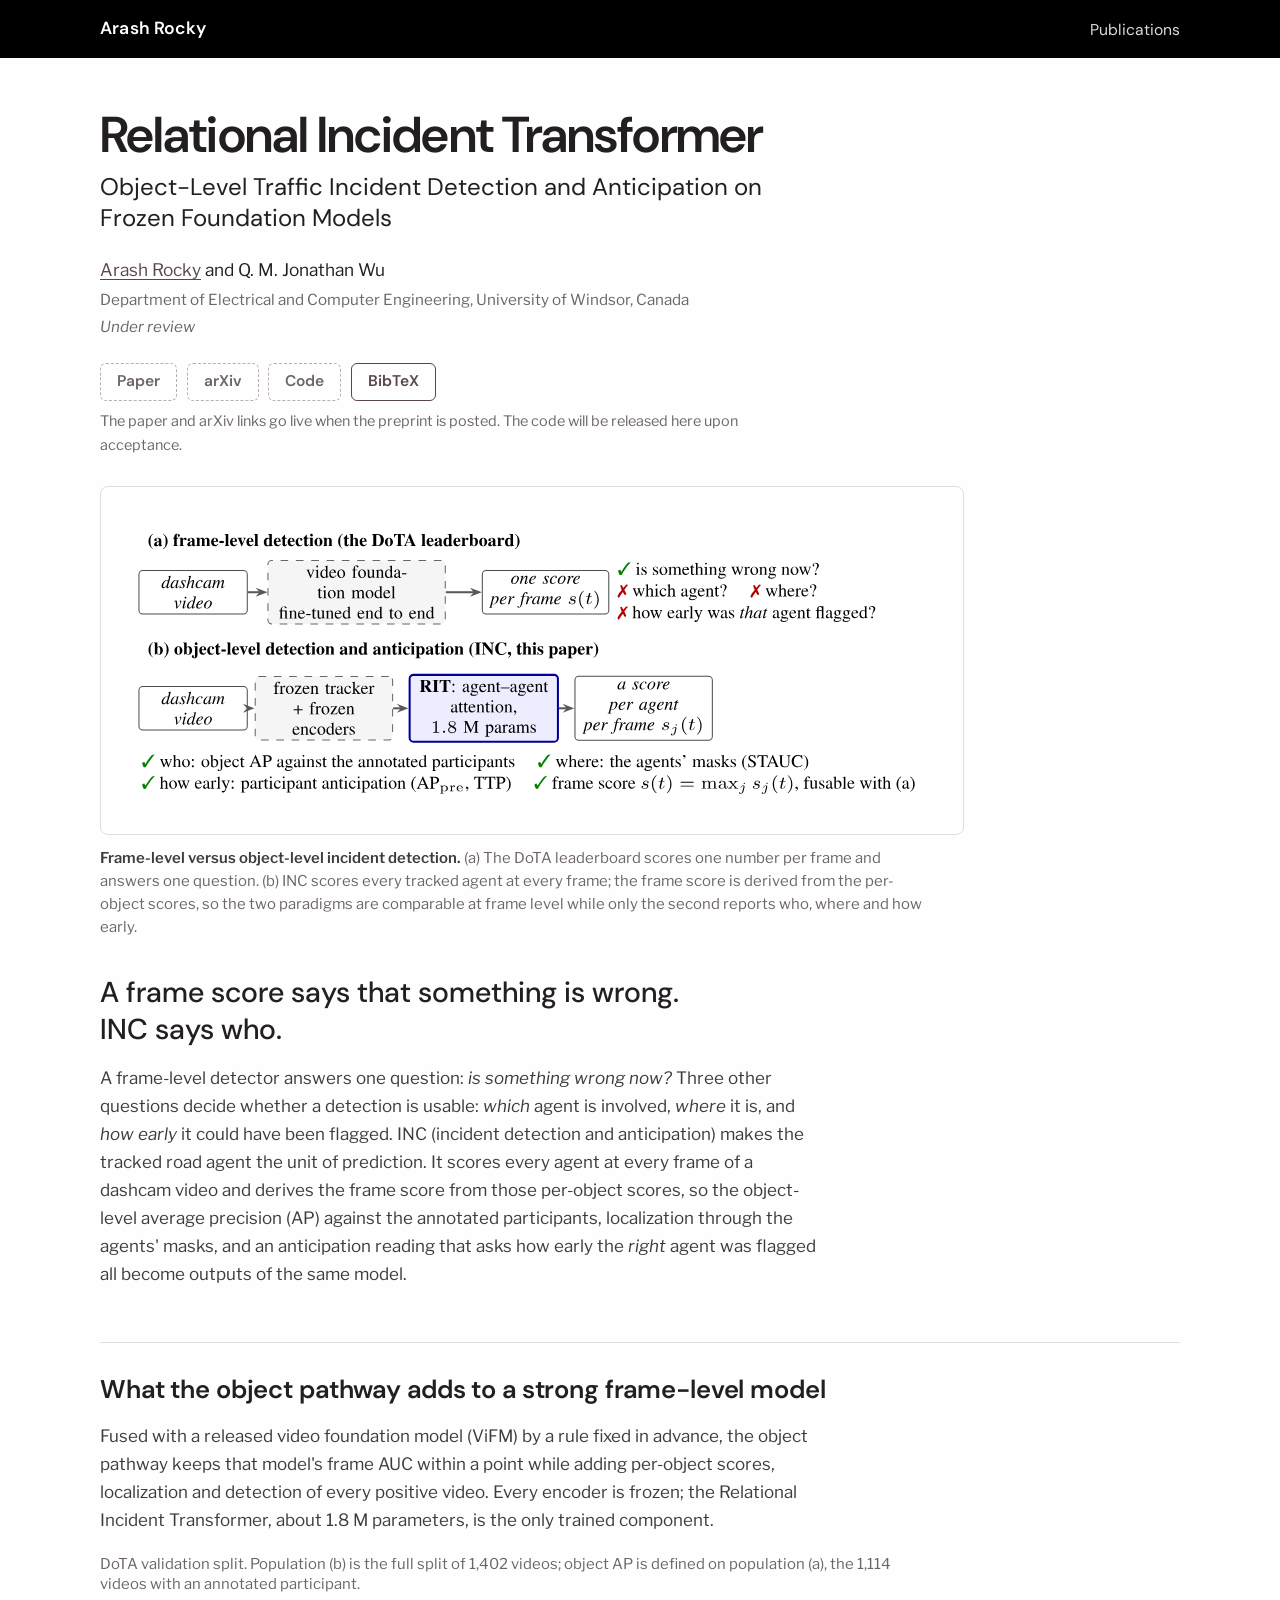
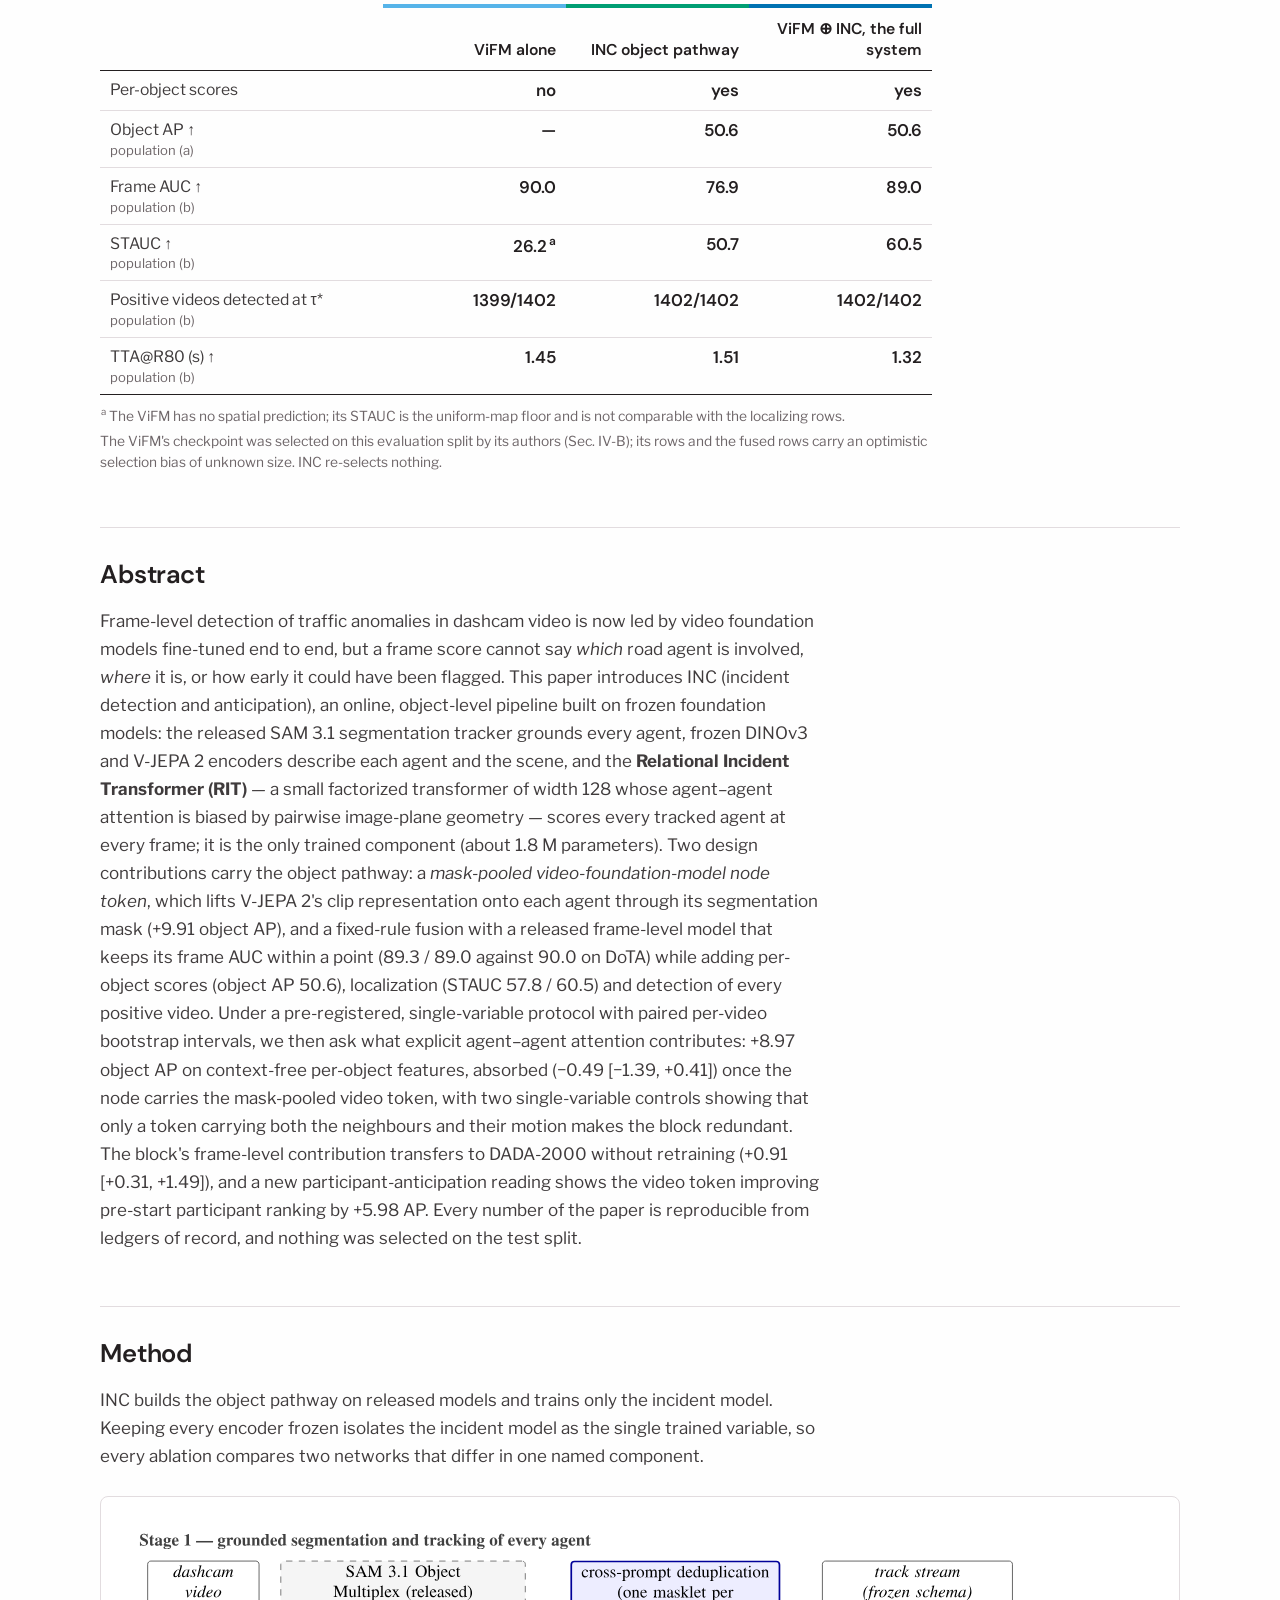
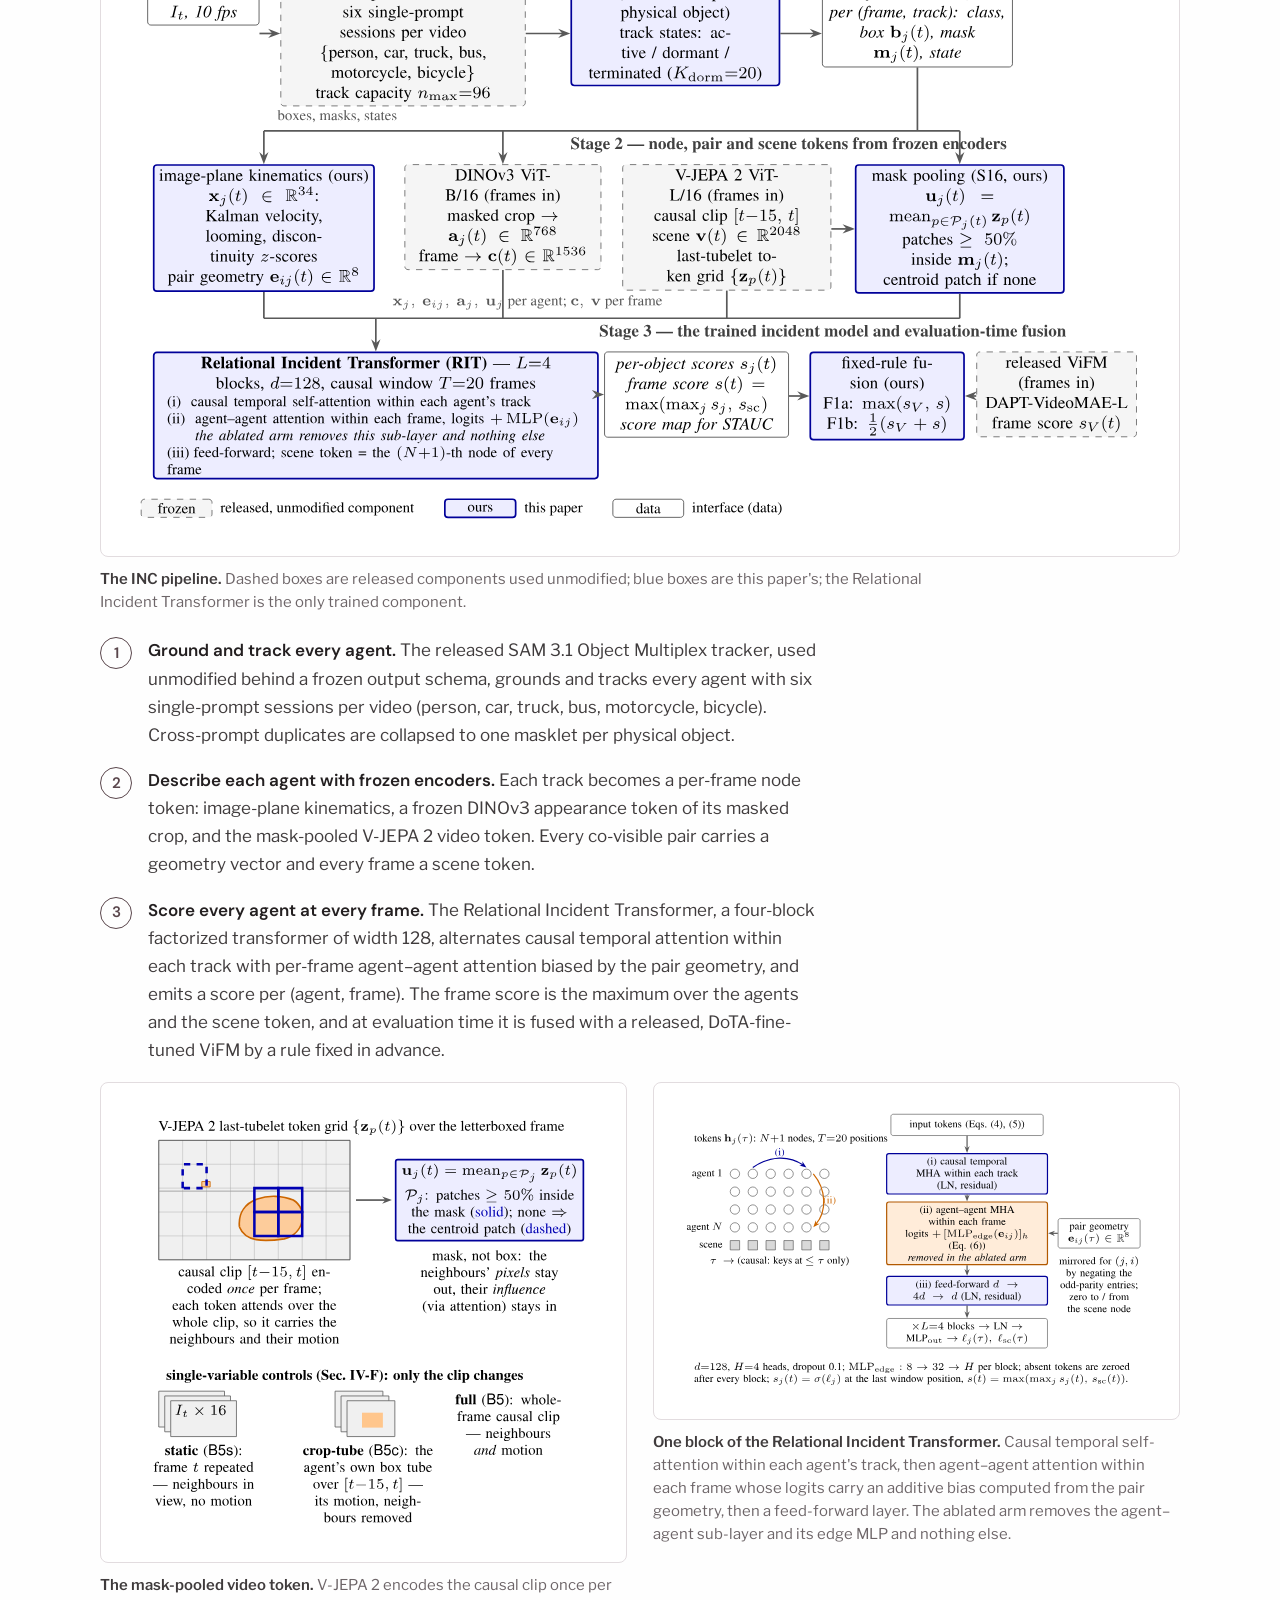
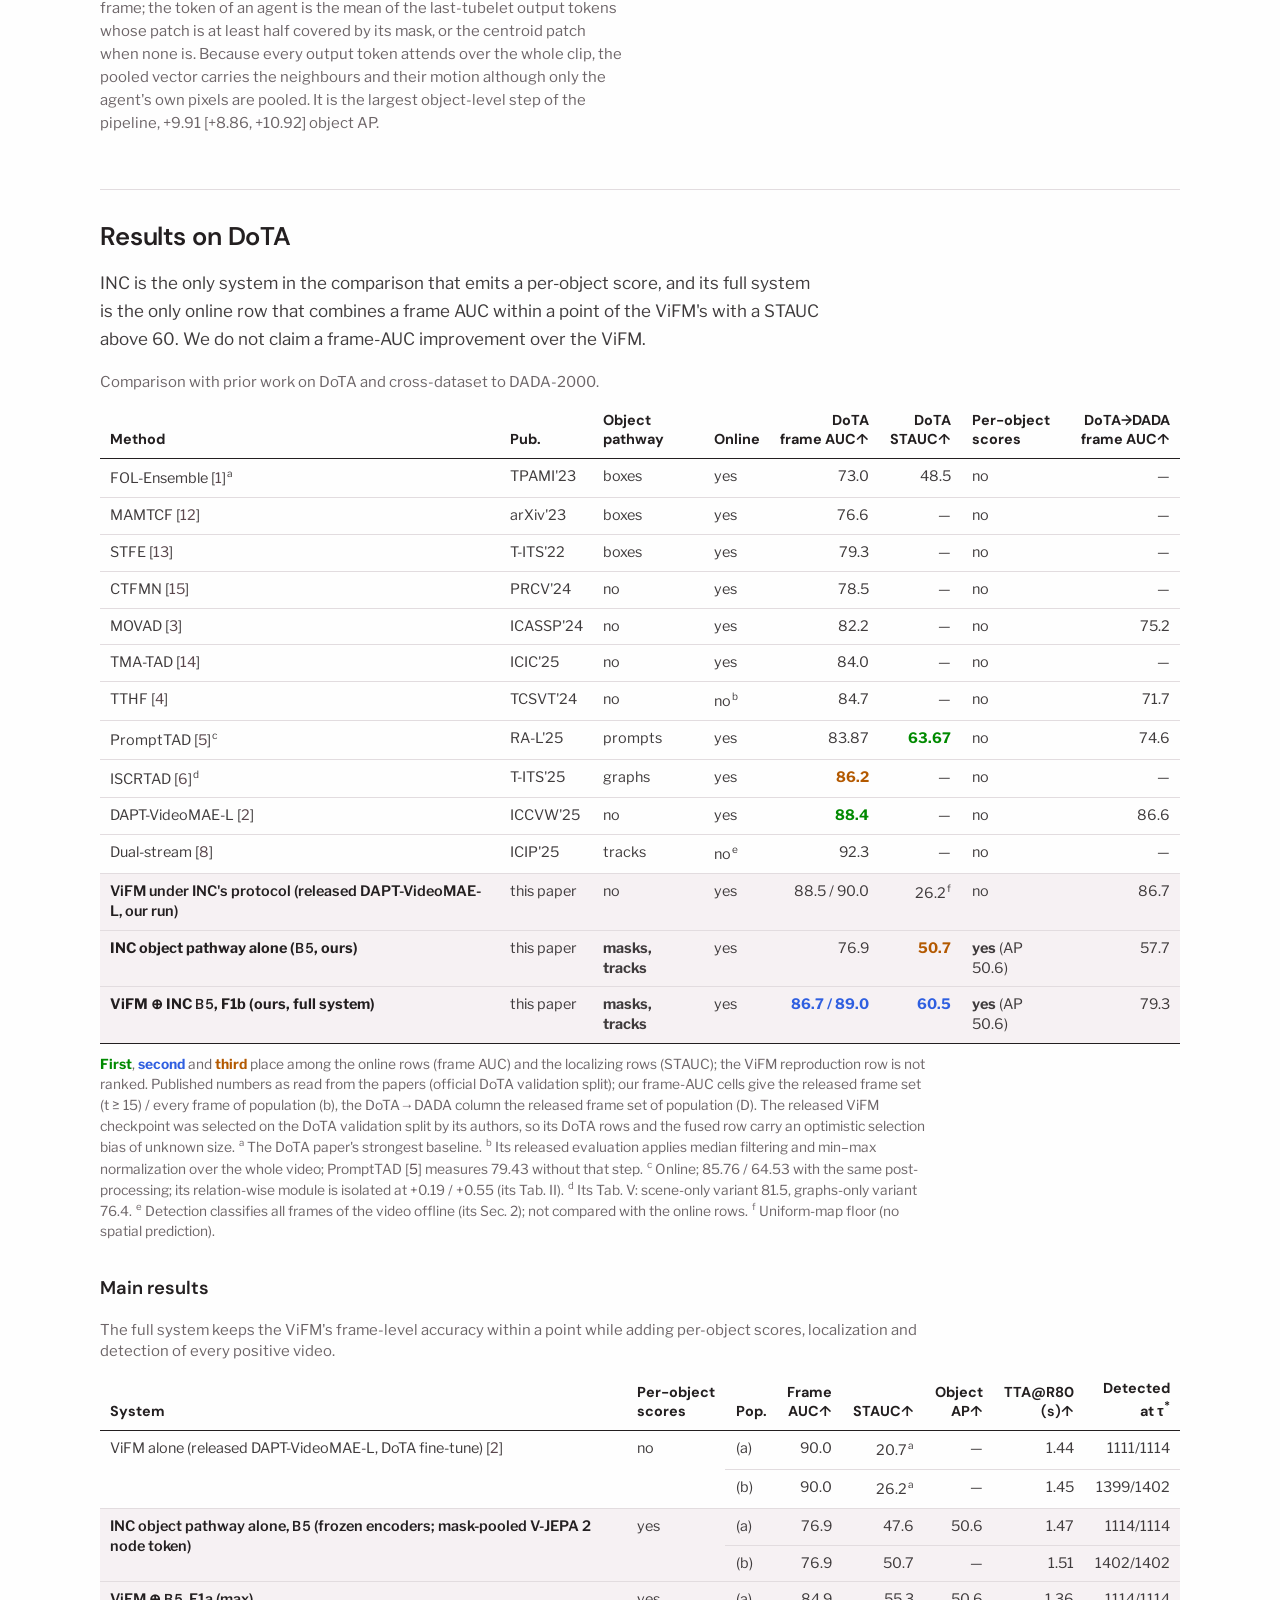
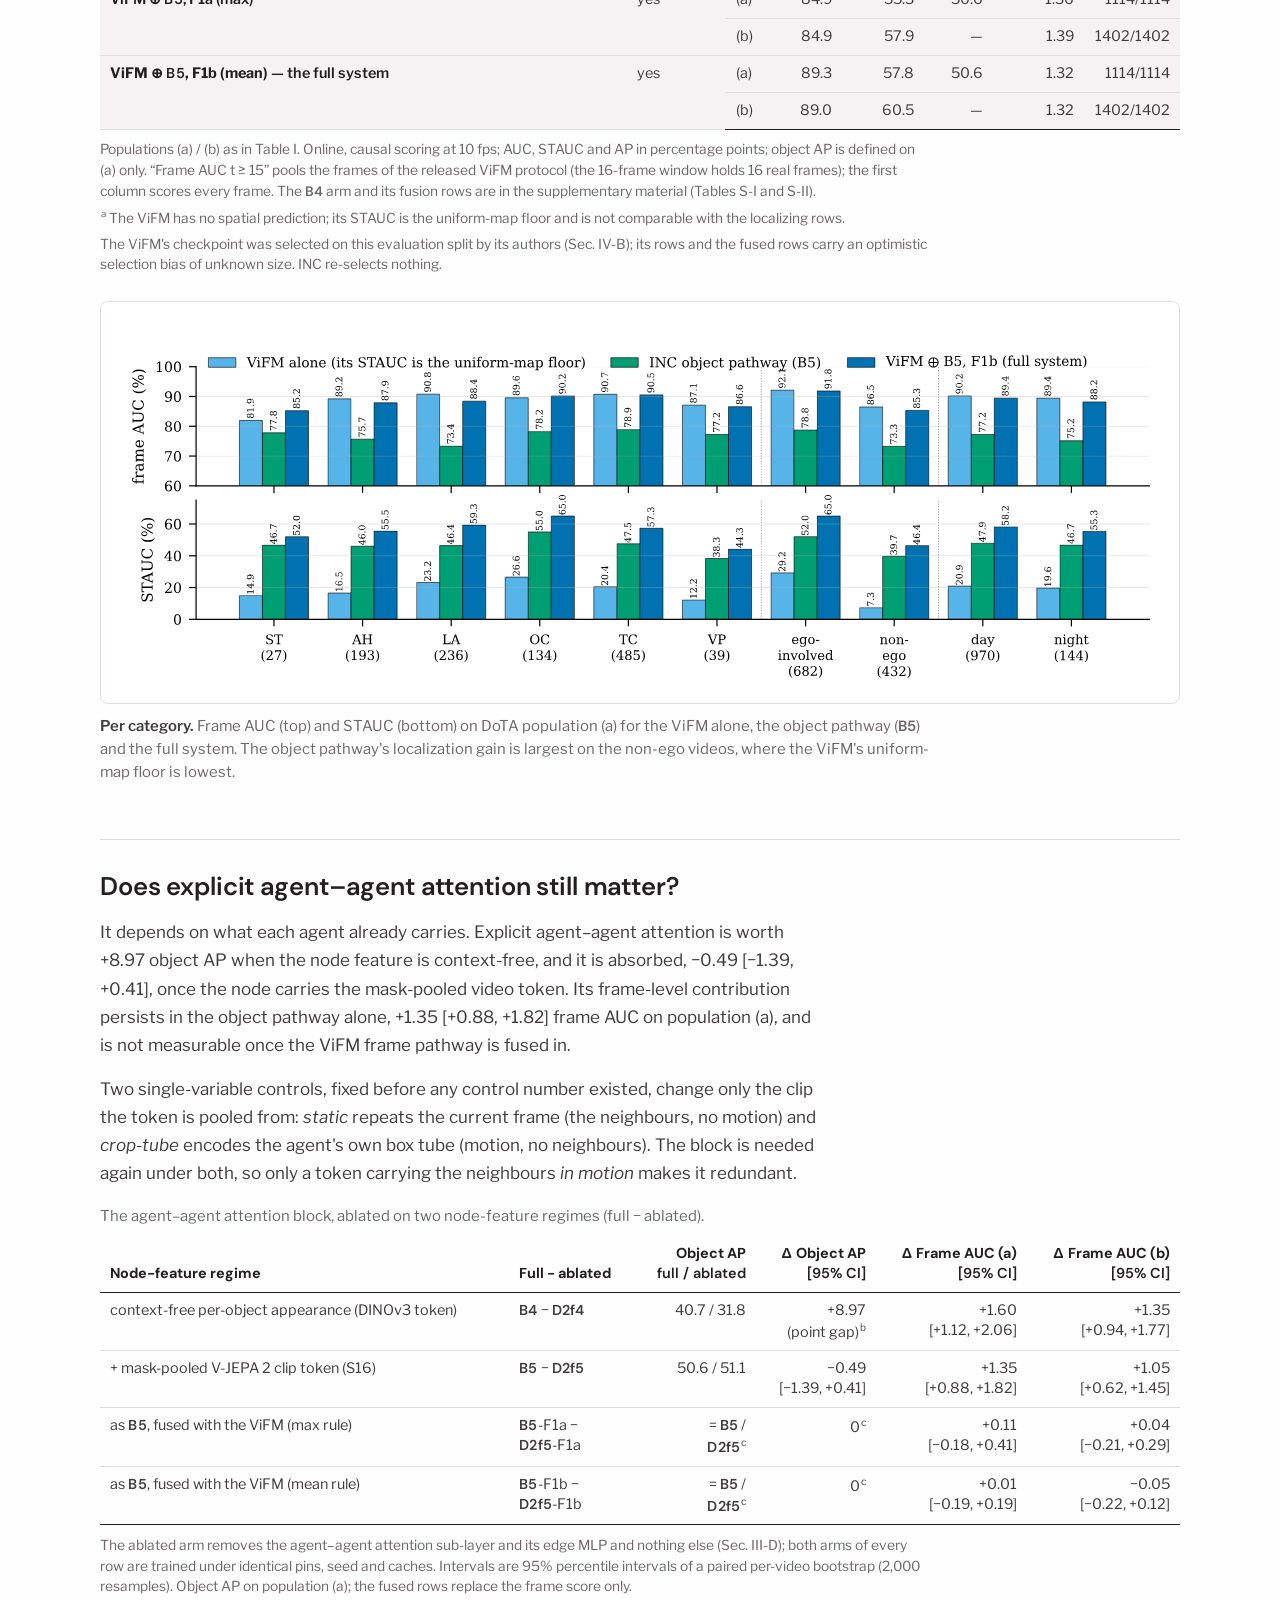
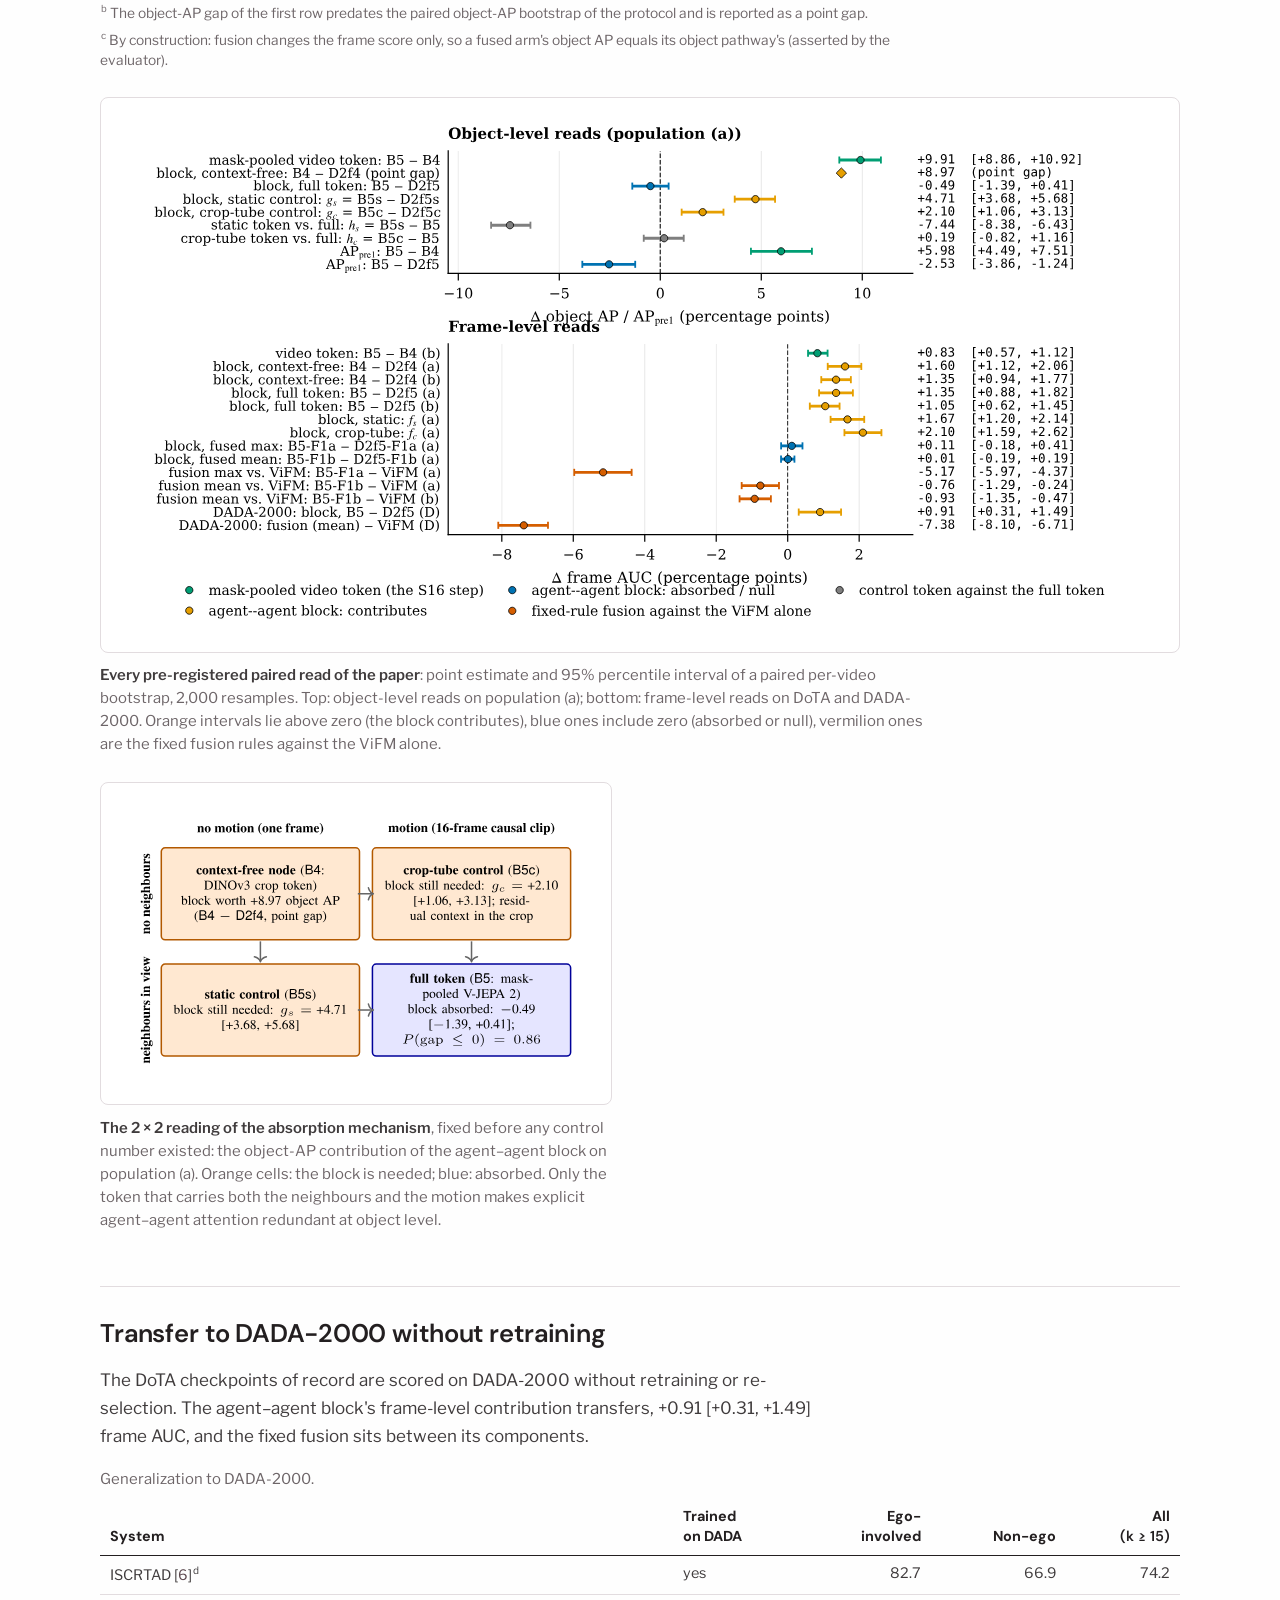
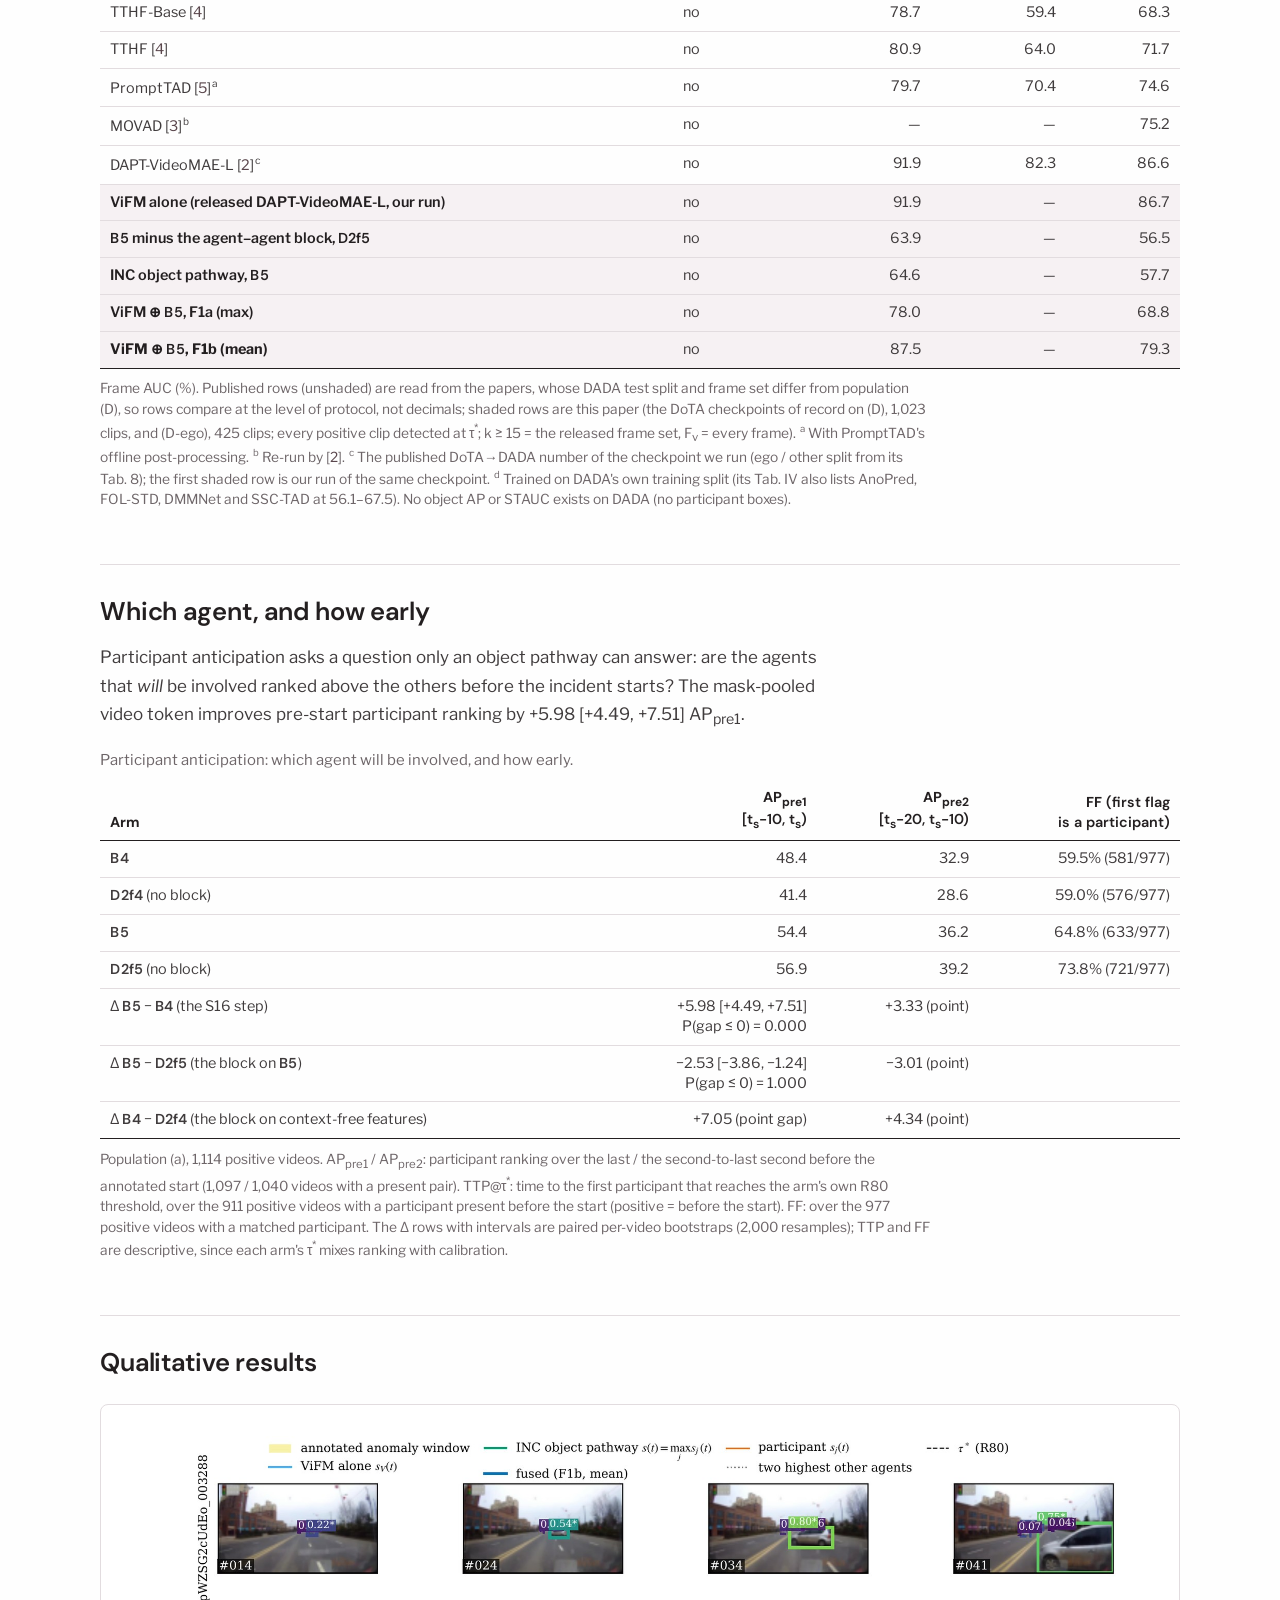
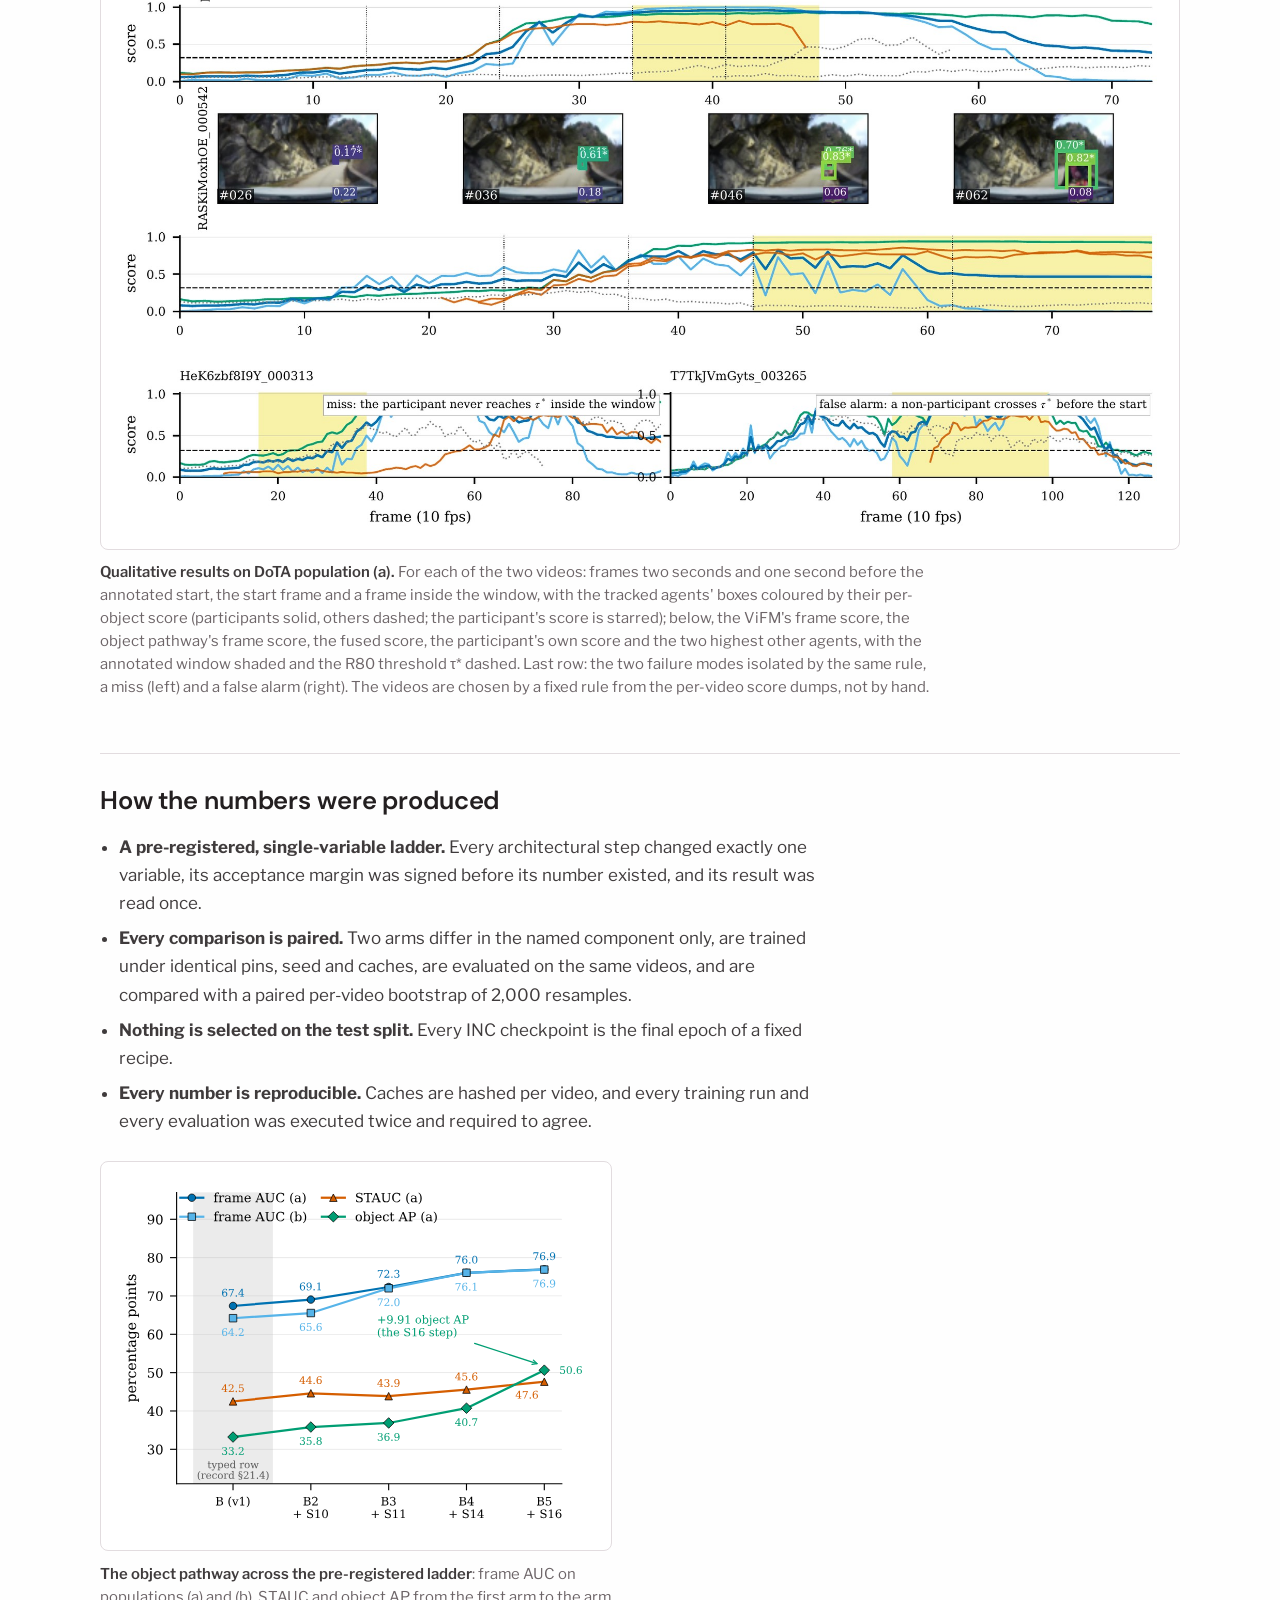
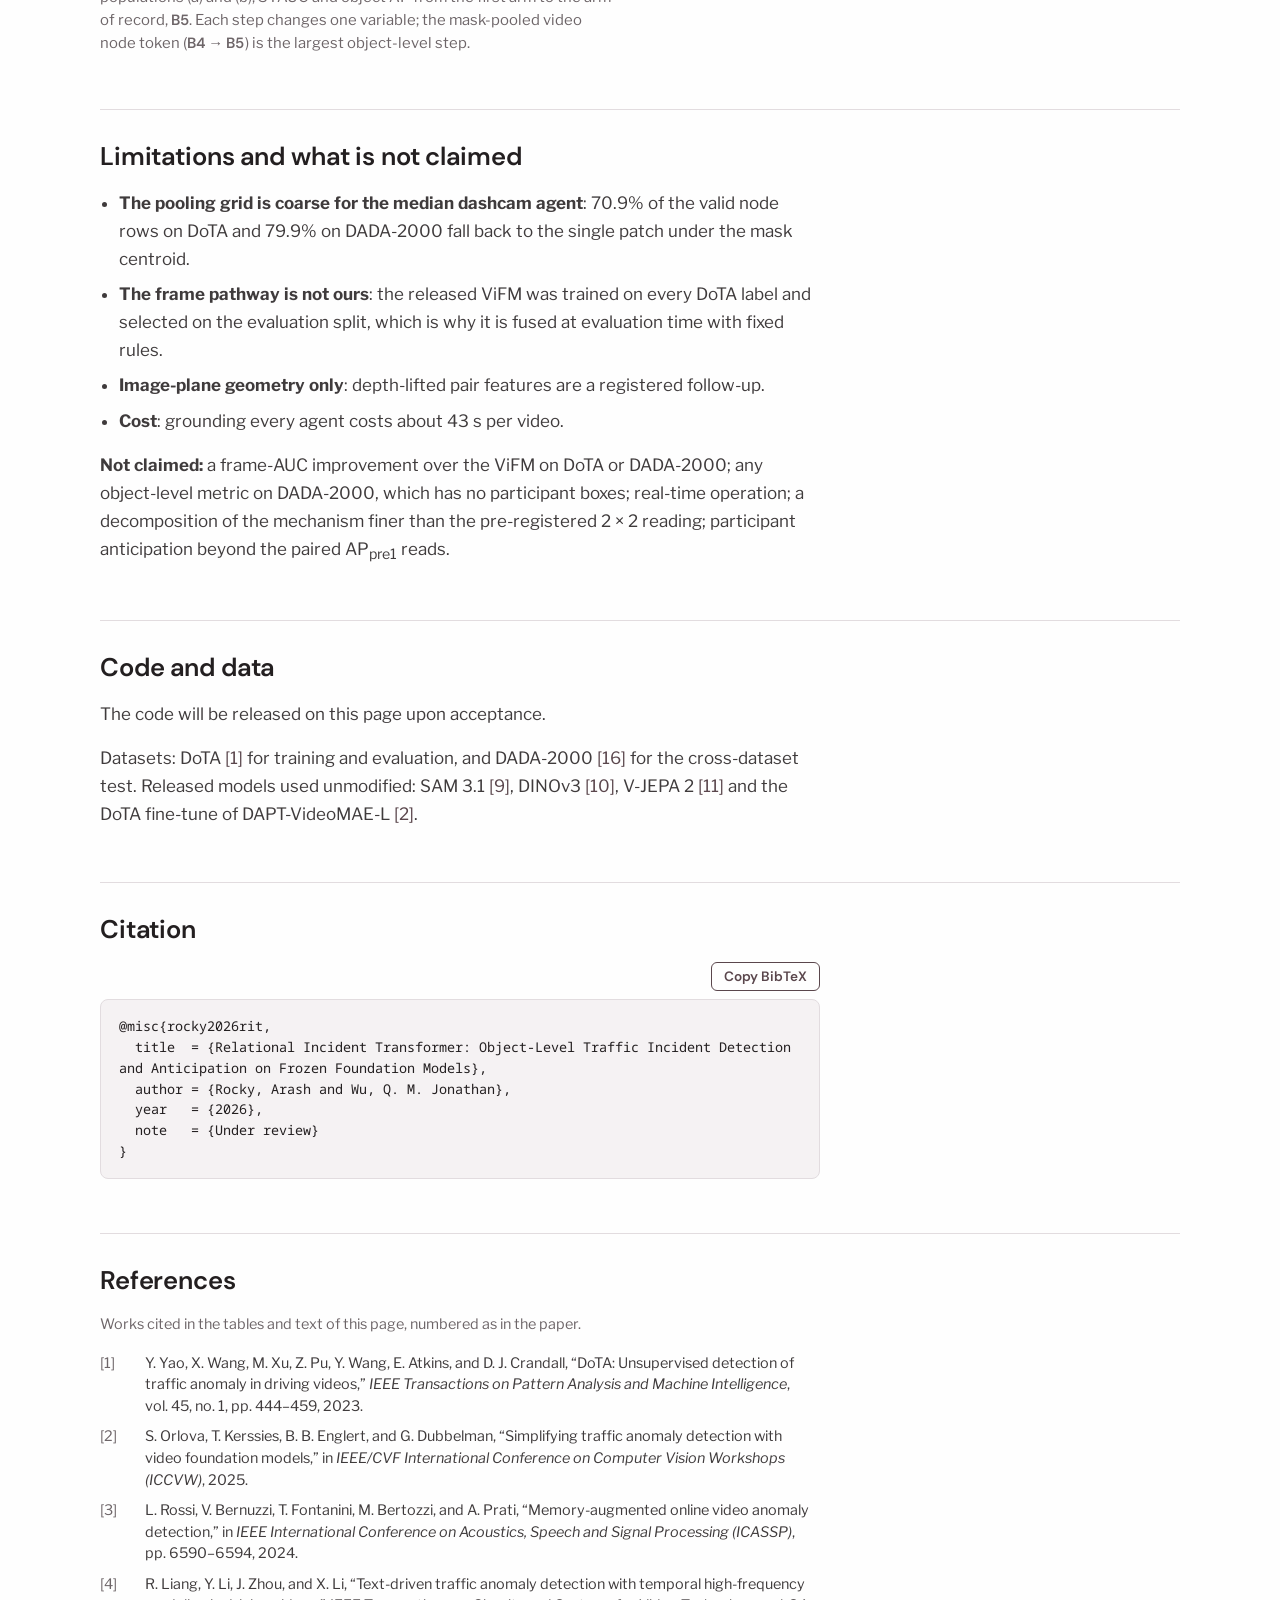
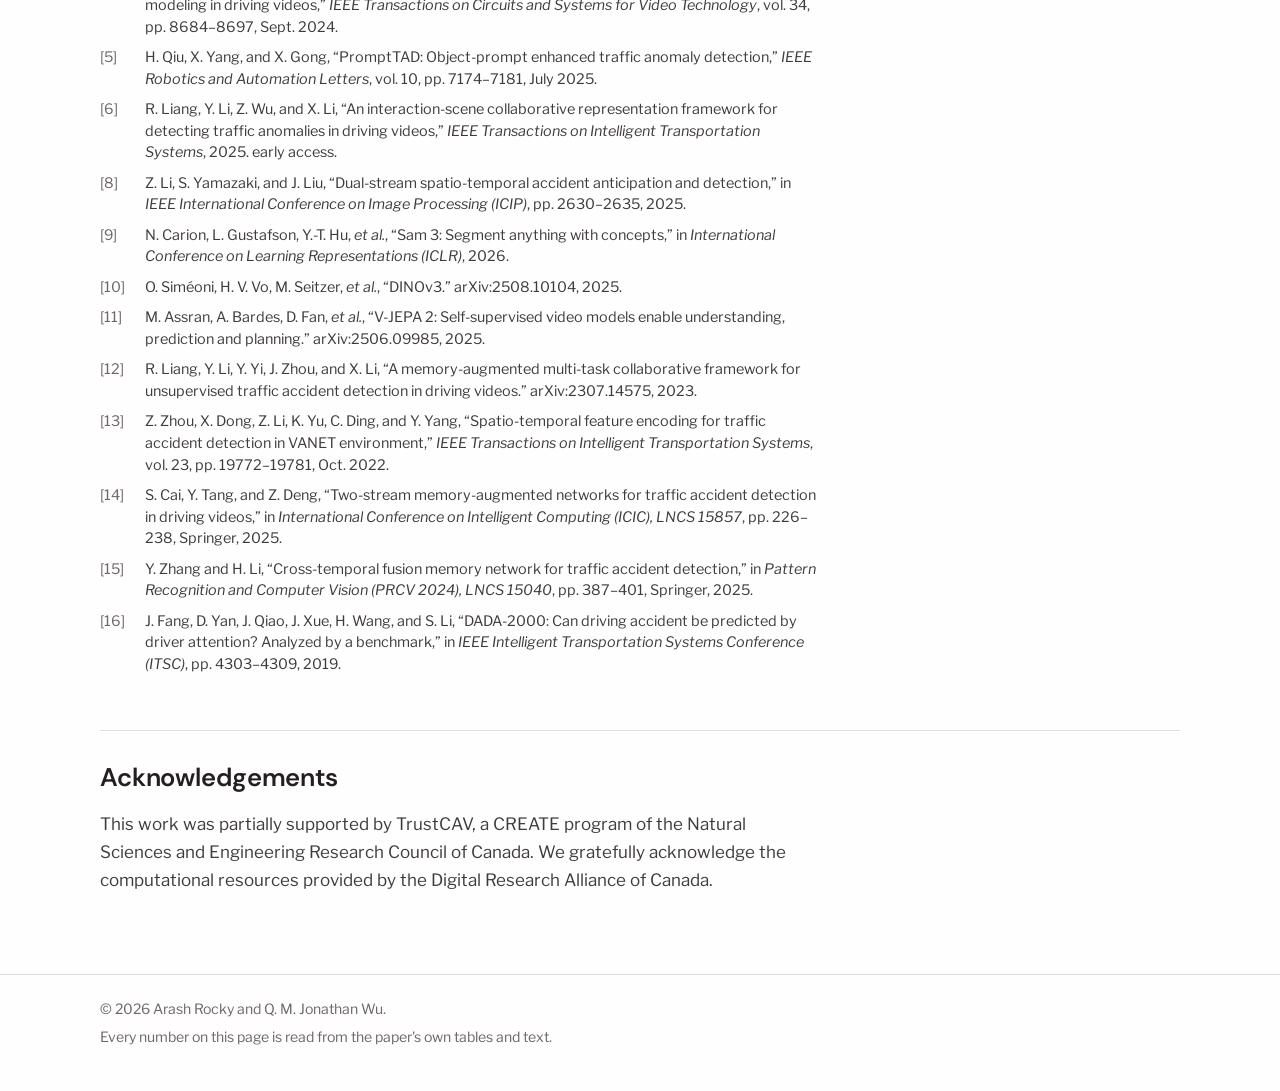
==== static/RIT/index.html @ 099424a7 "Add the RIT project page (https://arashrocky.github.io/RIT/)" ====
<!doctype html>
<html lang="en">
<head>
<meta charset="utf-8">
<meta name="viewport" content="width=device-width, initial-scale=1">
<title>Relational Incident Transformer (RIT) | Arash Rocky</title>
<meta name="description" content="Relational Incident Transformer: object-level traffic incident detection and anticipation on frozen foundation models. INC scores every tracked road agent at every frame of a dashcam video.">
<meta name="author" content="Arash Rocky, Q. M. Jonathan Wu">
<link rel="canonical" href="https://arashrocky.github.io/RIT/">
<meta property="og:type" content="website">
<meta property="og:url" content="https://arashrocky.github.io/RIT/">
<meta property="og:title" content="Relational Incident Transformer (RIT)">
<meta property="og:description" content="Object-level traffic incident detection and anticipation on frozen foundation models: a frame score says that something is wrong; INC says who.">
<meta property="og:image" content="https://arashrocky.github.io/RIT/static/img/og.png">
<meta name="twitter:card" content="summary_large_image">
<link rel="icon" type="image/png" href="static/img/icon.png">
<script>
/* follow the host site's day/night choice (Hugo Blox stores it as wcTheme: 0 day, 1 night, 2 auto), else the system */
(function () {
  var dark = false;
  try {
    var s = window.localStorage.getItem("wcTheme");
    dark = s === "1" || (s !== "0" && window.matchMedia("(prefers-color-scheme: dark)").matches);
  } catch (e) {
    dark = !!(window.matchMedia && window.matchMedia("(prefers-color-scheme: dark)").matches);
  }
  document.documentElement.setAttribute("data-theme", dark ? "dark" : "light");
})();
</script>
<link rel="preconnect" href="https://fonts.googleapis.com">
<link rel="preconnect" href="https://fonts.gstatic.com" crossorigin>
<link rel="stylesheet" href="https://fonts.googleapis.com/css2?family=DM+Sans:opsz,wght@9..40,400;9..40,500;9..40,600&family=Libre+Franklin:ital,wght@0,400;0,600;1,400&family=Noto+Sans+Mono:wght@400&display=swap">
<link rel="stylesheet" href="static/css/style.css">
</head>
<body>

<header class="site-bar">
  <div class="inner">
    <a class="brand" href="/">Arash Rocky</a>
    <nav aria-label="Site"><a href="/#publications">Publications</a></nav>
  </div>
</header>

<main>

<section class="hero" aria-labelledby="title">
  <h1 id="title">Relational Incident Transformer</h1>
  <p class="subtitle">Object-Level Traffic Incident Detection and Anticipation on Frozen Foundation Models</p>
  <p class="authors"><a href="/">Arash Rocky</a> and Q.&nbsp;M.&nbsp;Jonathan Wu</p>
  <p class="affil">Department of Electrical and Computer Engineering, University of Windsor, Canada</p>
  <p class="status">Under review</p>
  <ul class="links">
    <li><span class="btn is-off" aria-disabled="true" title="The paper links here once the preprint is posted"><span>Paper</span></span></li>
    <li><span class="btn is-off" aria-disabled="true" title="Posted soon"><span>arXiv</span></span></li>
    <li><span class="btn is-off" aria-disabled="true" title="Released upon acceptance"><span>Code</span></span></li>
    <li><a class="btn" href="#citation"><span>BibTeX</span></a></li>
  </ul>
  <p class="links-note">The paper and arXiv links go live when the preprint is posted. The code will be released here upon acceptance.</p>
</section>

<figure class="teaser mid">
  <div class="plate"><a class="zoom" href="static/img/fig_paradigm.svg" title="Open the figure at full size"><img src="static/img/fig_paradigm.svg" width="637" height="236" alt="Frame-level detection gives one score per frame; INC gives a score per agent per frame, so it can say which agent, where, and how early." loading="lazy"></a></div>
  <figcaption><strong>Frame-level versus object-level incident detection.</strong> (a) The DoTA leaderboard scores one number per frame and answers one question. (b) INC scores every tracked agent at every frame; the frame score is derived from the per-object scores, so the two paradigms are comparable at frame level while only the second reports who, where and how early.</figcaption>
</figure>

<section class="lede column" aria-label="Summary">
  <p class="tagline"><span>A frame score says that something is wrong.</span><span>INC says who.</span></p>
  <p>A frame-level detector answers one question: <em>is something wrong now?</em> Three other questions decide whether a
  detection is usable: <em>which</em> agent is involved, <em>where</em> it is, and <em>how early</em> it could have been
  flagged. INC (incident detection and anticipation) makes the tracked road agent the unit of prediction. It scores every
  agent at every frame of a dashcam video and derives the frame score from those per-object scores, so the object-level
  average precision (AP) against the annotated participants, localization through the agents' masks, and an anticipation
  reading that asks how early the <em>right</em> agent was flagged all become outputs of the same model.</p>
</section>



<section class="block" id="glance" aria-labelledby="glance-h">
  <h2 id="glance-h">What the object pathway adds to a strong frame-level model</h2>
  <p class="column">Fused with a released video foundation model (ViFM) by a rule fixed in advance, the object pathway keeps
  that model's frame AUC within a point while adding per-object scores, localization and detection of every positive video.
  Every encoder is frozen; the Relational Incident Transformer, about 1.8&nbsp;M parameters, is the only trained component.</p>
  <div class="table-wrap"><table class="glance" id="tab-glance">
<caption>DoTA validation split. Population (b) is the full split of 1,402 videos; object AP is defined on population (a), the 1,114 videos with an annotated participant.</caption>
<thead><tr><th scope="col"><span class="visually-hidden">Metric</span></th><th scope="col" class="sys vifm n">ViFM alone</th><th scope="col" class="sys obj n">INC object pathway</th><th scope="col" class="sys fused n">ViFM ⊕ INC, the full system</th></tr></thead><tbody>
<tr><th scope="row">Per-object scores</th><td class="n">no</td><td class="n">yes</td><td class="n">yes</td></tr>
<tr><th scope="row">Object AP ↑<small>population (a)</small></th><td class="n">—</td><td class="n">50.6</td><td class="n">50.6</td></tr>
<tr><th scope="row">Frame AUC ↑<small>population (b)</small></th><td class="n">90.0</td><td class="n">76.9</td><td class="n">89.0</td></tr>
<tr><th scope="row">STAUC ↑<small>population (b)</small></th><td class="n">26.2<sup class="tn">a</sup></td><td class="n">50.7</td><td class="n">60.5</td></tr>
<tr><th scope="row">Positive videos detected at τ*<small>population (b)</small></th><td class="n">1399/1402</td><td class="n">1402/1402</td><td class="n">1402/1402</td></tr>
<tr><th scope="row">TTA@R80 (s) ↑<small>population (b)</small></th><td class="n">1.45</td><td class="n">1.51</td><td class="n">1.32</td></tr>
</tbody></table></div>
<div class="table-notes"><p><sup class="tn">a</sup> The ViFM has no spatial prediction; its STAUC is the uniform-map floor and is not comparable with the localizing rows.</p><p>The ViFM&#x27;s checkpoint was selected on this evaluation split by its authors (Sec. IV-B); its rows and the fused rows carry an optimistic selection bias of unknown size. INC re-selects nothing.</p></div>
</section>

<section class="block" id="abstract" aria-labelledby="abstract-h">
  <h2 id="abstract-h">Abstract</h2>
  <div class="column"><p>Frame-level detection of traffic anomalies in dashcam video is now led by video foundation models fine-tuned end to end, but a frame score cannot say <em>which</em> road agent is involved, <em>where</em> it is, or how early it could have been flagged. This paper introduces INC (incident detection and anticipation), an online, object-level pipeline built on frozen foundation models: the released SAM 3.1 segmentation tracker grounds every agent, frozen DINOv3 and V-JEPA 2 encoders describe each agent and the scene, and the <strong>Relational Incident Transformer (RIT)</strong> — a small factorized transformer of width 128 whose agent–agent attention is biased by pairwise image-plane geometry — scores every tracked agent at every frame; it is the only trained component (about 1.8 M parameters). Two design contributions carry the object pathway: a <em>mask-pooled video-foundation-model node token</em>, which lifts V-JEPA 2&#x27;s clip representation onto each agent through its segmentation mask (+9.91 object AP), and a fixed-rule fusion with a released frame-level model that keeps its frame AUC within a point (89.3 / 89.0 against 90.0 on DoTA) while adding per-object scores (object AP 50.6), localization (STAUC 57.8 / 60.5) and detection of every positive video. Under a pre-registered, single-variable protocol with paired per-video bootstrap intervals, we then ask what explicit agent–agent attention contributes: +8.97 object AP on context-free per-object features, absorbed (−0.49 [−1.39, +0.41]) once the node carries the mask-pooled video token, with two single-variable controls showing that only a token carrying both the neighbours and their motion makes the block redundant. The block&#x27;s frame-level contribution transfers to DADA-2000 without retraining (+0.91 [+0.31, +1.49]), and a new participant-anticipation reading shows the video token improving pre-start participant ranking by +5.98 AP. Every number of the paper is reproducible from ledgers of record, and nothing was selected on the test split.</p></div>
</section>

<section class="block" id="method" aria-labelledby="method-h">
  <h2 id="method-h">Method</h2>
  <p class="column">INC builds the object pathway on released models and trains only the incident model. Keeping every
  encoder frozen isolates the incident model as the single trained variable, so every ablation compares two networks that
  differ in one named component.</p>
  <figure>
    <div class="plate"><a class="zoom" href="static/img/fig_pipeline.svg" title="Open the figure at full size"><img src="static/img/fig_pipeline.svg" width="964" height="573" alt="The INC pipeline in three stages: SAM 3.1 tracking with cross-prompt deduplication; per-agent node tokens from image-plane kinematics, DINOv3 and a mask-pooled V-JEPA 2 token, plus pair geometry and a scene token; the Relational Incident Transformer and the fixed-rule fusion with a released ViFM." loading="lazy"></a></div>
    <figcaption><strong>The INC pipeline.</strong> Dashed boxes are released components used unmodified; blue boxes are
    this paper's; the Relational Incident Transformer is the only trained component.</figcaption>
  </figure>
  <ol class="stages column">
    <li><strong>Ground and track every agent.</strong> The released SAM&nbsp;3.1 Object Multiplex tracker, used unmodified
    behind a frozen output schema, grounds and tracks every agent with six single-prompt sessions per video (person, car,
    truck, bus, motorcycle, bicycle). Cross-prompt duplicates are collapsed to one masklet per physical object.</li>
    <li><strong>Describe each agent with frozen encoders.</strong> Each track becomes a per-frame node token: image-plane
    kinematics, a frozen DINOv3 appearance token of its masked crop, and the mask-pooled V-JEPA&nbsp;2 video token. Every
    co-visible pair carries a geometry vector and every frame a scene token.</li>
    <li><strong>Score every agent at every frame.</strong> The Relational Incident Transformer, a four-block factorized
    transformer of width 128, alternates causal temporal attention within each track with per-frame agent&ndash;agent
    attention biased by the pair geometry, and emits a score per (agent, frame). The frame score is the maximum over the
    agents and the scene token, and at evaluation time it is fused with a released, DoTA-fine-tuned ViFM by a rule fixed in
    advance.</li>
  </ol>

  <div class="pair">
    <figure>
      <div class="plate"><a class="zoom" href="static/img/fig_maskpool.svg" title="Open the figure at full size"><img src="static/img/fig_maskpool.svg" width="454" height="410" alt="The mask-pooled video token: the last-tubelet V-JEPA 2 token grid over the frame, the tokens whose patch is at least half covered by the agent's mask are averaged, with the two single-variable controls static and crop-tube." loading="lazy"></a></div>
      <figcaption><strong>The mask-pooled video token.</strong> V-JEPA&nbsp;2 encodes the causal clip once per frame; the
      token of an agent is the mean of the last-tubelet output tokens whose patch is at least half covered by its mask, or
      the centroid patch when none is. Because every output token attends over the whole clip, the pooled vector carries the
      neighbours and their motion although only the agent's own pixels are pooled. It is the largest object-level step of
      the pipeline, +9.91 [+8.86, +10.92] object AP.</figcaption>
    </figure>
    <figure>
      <div class="plate"><a class="zoom" href="static/img/fig_rit.svg" title="Open the figure at full size"><img src="static/img/fig_rit.svg" width="638" height="387" alt="One block of the Relational Incident Transformer: causal temporal self-attention within each agent's track, agent-agent attention within each frame with a pair-geometry bias, and a feed-forward layer." loading="lazy"></a></div>
      <figcaption><strong>One block of the Relational Incident Transformer.</strong> Causal temporal self-attention within
      each agent's track, then agent&ndash;agent attention within each frame whose logits carry an additive bias computed
      from the pair geometry, then a feed-forward layer. The ablated arm removes the agent&ndash;agent sub-layer and its edge
      MLP and nothing else.</figcaption>
    </figure>
  </div>
</section>

<section class="block" id="results" aria-labelledby="results-h">
  <h2 id="results-h">Results on DoTA</h2>
  <p class="column">INC is the only system in the comparison that emits a per-object score, and its full system is the only
  online row that combines a frame AUC within a point of the ViFM's with a STAUC above 60. We do not claim a frame-AUC
  improvement over the ViFM.</p>
  <div class="table-wrap"><table id="tab-literature">
<caption>Comparison with prior work on DoTA and cross-dataset to DADA-2000.</caption>
<thead><tr><th scope="col"><strong>Method</strong></th><th scope="col"><strong>Pub.</strong></th><th scope="col"><strong>Object</strong><br><strong>pathway</strong></th><th scope="col"><strong>Online</strong></th><th scope="col" class="n"><strong>DoTA</strong><br><strong>frame AUC</strong>↑</th><th scope="col" class="n"><strong>DoTA</strong><br><strong>STAUC</strong>↑</th><th scope="col"><strong>Per-object</strong><br><strong>scores</strong></th><th scope="col" class="n"><strong>DoTA</strong>→<strong>DADA</strong><br><strong>frame AUC</strong>↑</th></tr></thead>
<tbody>
<tr class="group-start"><th scope="row">FOL-Ensemble [<a class="cite" href="#ref-DoTA">1</a>]<sup class="tn">a</sup></th><td>TPAMI&#x27;23</td><td>boxes</td><td>yes</td><td class="n">73.0</td><td class="n">48.5</td><td>no</td><td class="n">—</td></tr>
<tr><th scope="row">MAMTCF [<a class="cite" href="#ref-MAMTCF">12</a>]</th><td>arXiv&#x27;23</td><td>boxes</td><td>yes</td><td class="n">76.6</td><td class="n">—</td><td>no</td><td class="n">—</td></tr>
<tr><th scope="row">STFE [<a class="cite" href="#ref-STFE">13</a>]</th><td>T-ITS&#x27;22</td><td>boxes</td><td>yes</td><td class="n">79.3</td><td class="n">—</td><td>no</td><td class="n">—</td></tr>
<tr><th scope="row">CTFMN [<a class="cite" href="#ref-CTFMN">15</a>]</th><td>PRCV&#x27;24</td><td>no</td><td>yes</td><td class="n">78.5</td><td class="n">—</td><td>no</td><td class="n">—</td></tr>
<tr><th scope="row">MOVAD [<a class="cite" href="#ref-MOVAD">3</a>]</th><td>ICASSP&#x27;24</td><td>no</td><td>yes</td><td class="n">82.2</td><td class="n">—</td><td>no</td><td class="n">75.2</td></tr>
<tr><th scope="row">TMA-TAD [<a class="cite" href="#ref-TMATAD">14</a>]</th><td>ICIC&#x27;25</td><td>no</td><td>yes</td><td class="n">84.0</td><td class="n">—</td><td>no</td><td class="n">—</td></tr>
<tr><th scope="row">TTHF [<a class="cite" href="#ref-TTHF">4</a>]</th><td>TCSVT&#x27;24</td><td>no</td><td>no<sup class="tn">b</sup></td><td class="n">84.7</td><td class="n">—</td><td>no</td><td class="n">71.7</td></tr>
<tr><th scope="row">PromptTAD [<a class="cite" href="#ref-PromptTAD">5</a>]<sup class="tn">c</sup></th><td>RA-L&#x27;25</td><td>prompts</td><td>yes</td><td class="n">83.87</td><td class="n"><span class="rank rank-first"><strong>63.67</strong></span></td><td>no</td><td class="n">74.6</td></tr>
<tr><th scope="row">ISCRTAD [<a class="cite" href="#ref-ISCRTAD">6</a>]<sup class="tn">d</sup></th><td>T-ITS&#x27;25</td><td>graphs</td><td>yes</td><td class="n"><span class="rank rank-third"><strong>86.2</strong></span></td><td class="n">—</td><td>no</td><td class="n">—</td></tr>
<tr><th scope="row">DAPT-VideoMAE-L [<a class="cite" href="#ref-simpletad">2</a>]</th><td>ICCVW&#x27;25</td><td>no</td><td>yes</td><td class="n"><span class="rank rank-first"><strong>88.4</strong></span></td><td class="n">—</td><td>no</td><td class="n">86.6</td></tr>
<tr><th scope="row">Dual-stream [<a class="cite" href="#ref-DualStreamICIP">8</a>]</th><td>ICIP&#x27;25</td><td>tracks</td><td>no<sup class="tn">e</sup></td><td class="n">92.3</td><td class="n">—</td><td>no</td><td class="n">—</td></tr>
<tr class="group-start ours"><th scope="row">ViFM under INC&#x27;s protocol (released DAPT-VideoMAE-L, our run)</th><td>this paper</td><td>no</td><td>yes</td><td class="n">88.5 / 90.0</td><td class="n">26.2<sup class="tn">f</sup></td><td>no</td><td class="n">86.7</td></tr>
<tr class="ours"><th scope="row"><strong>INC object pathway alone (<span class="arm">B5</span>, ours)</strong></th><td>this paper</td><td><strong>masks, tracks</strong></td><td>yes</td><td class="n">76.9</td><td class="n"><span class="rank rank-third"><strong>50.7</strong></span></td><td><strong>yes</strong> (AP 50.6)</td><td class="n">57.7</td></tr>
<tr class="ours"><th scope="row"><strong>ViFM ⊕ INC <span class="arm">B5</span>, F1b (ours, full system)</strong></th><td>this paper</td><td><strong>masks, tracks</strong></td><td>yes</td><td class="n"><span class="rank rank-second"><strong>86.7 / 89.0</strong></span></td><td class="n"><span class="rank rank-second"><strong>60.5</strong></span></td><td><strong>yes</strong> (AP 50.6)</td><td class="n">79.3</td></tr>
</tbody></table></div>
<div class="table-notes"><p><span class="rank rank-first"><strong>First</strong></span>, <span class="rank rank-second"><strong>second</strong></span> and <span class="rank rank-third"><strong>third</strong></span> place among the online rows (frame AUC) and the localizing rows (STAUC); the ViFM reproduction row is not ranked. Published numbers as read from the papers (official DoTA validation split); our frame-AUC cells give the released frame set (t ≥ 15) / every frame of population (b), the DoTA→DADA column the released frame set of population (D). The released ViFM checkpoint was selected on the DoTA validation split by its authors, so its DoTA rows and the fused row carry an optimistic selection bias of unknown size. <sup class="tn">a</sup> The DoTA paper&#x27;s strongest baseline. <sup class="tn">b</sup> Its released evaluation applies median filtering and min–max normalization over the whole video; PromptTAD [<a class="cite" href="#ref-PromptTAD">5</a>] measures 79.43 without that step. <sup class="tn">c</sup> Online; 85.76 / 64.53 with the same post-processing; its relation-wise module is isolated at +0.19 / +0.55 (its Tab. II). <sup class="tn">d</sup> Its Tab. V: scene-only variant 81.5, graphs-only variant 76.4. <sup class="tn">e</sup> Detection classifies all frames of the video offline (its Sec. 2); not compared with the online rows. <sup class="tn">f</sup> Uniform-map floor (no spatial prediction).</p></div>
  <h3>Main results</h3>
  <div class="table-wrap"><table id="tab-main">
<caption>The full system keeps the ViFM&#x27;s frame-level accuracy within a point while adding per-object scores, localization and detection of every positive video.</caption>
<thead><tr><th scope="col"><strong>System</strong></th><th scope="col"><strong>Per-object</strong><br><strong>scores</strong></th><th scope="col"><strong>Pop.</strong></th><th scope="col" class="n"><strong>Frame</strong><br><strong>AUC</strong>↑</th><th scope="col" class="n"><strong>STAUC</strong>↑</th><th scope="col" class="n"><strong>Object</strong><br><strong>AP</strong>↑</th><th scope="col" class="n"><strong>TTA@R80</strong><br>(s)↑</th><th scope="col" class="n"><strong>Detected</strong><br><strong>at τ<sup>*</sup></strong></th></tr></thead>
<tbody>
<tr><th scope="row" rowspan="2">ViFM alone (released DAPT-VideoMAE-L, DoTA fine-tune) [<a class="cite" href="#ref-simpletad">2</a>]</th><td rowspan="2">no</td><td>(a)</td><td class="n">90.0</td><td class="n">20.7<sup class="tn">a</sup></td><td class="n">—</td><td class="n">1.44</td><td class="n">1111/1114</td></tr>
<tr><td>(b)</td><td class="n">90.0</td><td class="n">26.2<sup class="tn">a</sup></td><td class="n">—</td><td class="n">1.45</td><td class="n">1399/1402</td></tr>
<tr class="group-start ours"><th scope="row" rowspan="2">INC object pathway alone, <span class="arm">B5</span> (frozen encoders; mask-pooled V-JEPA 2 node token)</th><td rowspan="2">yes</td><td>(a)</td><td class="n">76.9</td><td class="n">47.6</td><td class="n">50.6</td><td class="n">1.47</td><td class="n">1114/1114</td></tr>
<tr class="ours"><td>(b)</td><td class="n">76.9</td><td class="n">50.7</td><td class="n">—</td><td class="n">1.51</td><td class="n">1402/1402</td></tr>
<tr class="group-start ours"><th scope="row" rowspan="2">ViFM ⊕ <span class="arm">B5</span>, F1a (max)</th><td rowspan="2">yes</td><td>(a)</td><td class="n">84.9</td><td class="n">55.3</td><td class="n">50.6</td><td class="n">1.36</td><td class="n">1114/1114</td></tr>
<tr class="ours"><td>(b)</td><td class="n">84.9</td><td class="n">57.9</td><td class="n">—</td><td class="n">1.39</td><td class="n">1402/1402</td></tr>
<tr class="ours"><th scope="row" rowspan="2"><strong>ViFM ⊕ <span class="arm">B5</span>, F1b (mean)</strong> — the full system</th><td rowspan="2">yes</td><td>(a)</td><td class="n">89.3</td><td class="n">57.8</td><td class="n">50.6</td><td class="n">1.32</td><td class="n">1114/1114</td></tr>
<tr class="ours"><td>(b)</td><td class="n">89.0</td><td class="n">60.5</td><td class="n">—</td><td class="n">1.32</td><td class="n">1402/1402</td></tr>
</tbody></table></div>
<div class="table-notes"><p>Populations (a) / (b) as in Table I. Online, causal scoring at 10 fps; AUC, STAUC and AP in percentage points; object AP is defined on (a) only. “Frame AUC t ≥ 15” pools the frames of the released ViFM protocol (the 16-frame window holds 16 real frames); the first column scores every frame. The <span class="arm">B4</span> arm and its fusion rows are in the supplementary material (Tables S-I and S-II).</p><p><sup class="tn">a</sup> The ViFM has no spatial prediction; its STAUC is the uniform-map floor and is not comparable with the localizing rows.</p><p>The ViFM&#x27;s checkpoint was selected on this evaluation split by its authors (Sec. IV-B); its rows and the fused rows carry an optimistic selection bias of unknown size. INC re-selects nothing.</p></div>
  <figure>
    <div class="plate"><a class="zoom" href="static/img/fig_perclass.svg" title="Open the figure at full size"><img src="static/img/fig_perclass.svg" width="1022" height="353" alt="Per-category frame AUC and STAUC of the ViFM alone, the INC object pathway and the full system on the DoTA categories, ego involvement and lighting." loading="lazy"></a></div>
    <figcaption><strong>Per category.</strong> Frame AUC (top) and STAUC (bottom) on DoTA population (a) for the ViFM
    alone, the object pathway (<span class="arm">B5</span>) and the full system. The object pathway's localization gain is
    largest on the non-ego videos, where the ViFM's uniform-map floor is lowest.</figcaption>
  </figure>
</section>

<section class="block" id="ablation" aria-labelledby="ablation-h">
  <h2 id="ablation-h">Does explicit agent&ndash;agent attention still matter?</h2>
  <div class="column">
    <p>It depends on what each agent already carries. Explicit agent&ndash;agent attention is worth +8.97 object AP when the
    node feature is context-free, and it is absorbed, &minus;0.49 [&minus;1.39, +0.41], once the node carries the
    mask-pooled video token. Its frame-level contribution persists in the object pathway alone, +1.35 [+0.88, +1.82] frame
    AUC on population (a), and is not measurable once the ViFM frame pathway is fused in.</p>
    <p>Two single-variable controls, fixed before any control number existed, change only the clip the token is pooled
    from: <em>static</em> repeats the current frame (the neighbours, no motion) and <em>crop-tube</em> encodes the agent's
    own box tube (motion, no neighbours). The block is needed again under both, so only a token carrying the neighbours
    <em>in motion</em> makes it redundant.</p>
  </div>
  <div class="table-wrap"><table id="tab-ablation">
<caption>The agent–agent attention block, ablated on two node-feature regimes (full − ablated).</caption>
<thead><tr><th scope="col"><strong>Node-feature regime</strong></th><th scope="col"><strong>Full − ablated</strong></th><th scope="col" class="n"><strong>Object AP</strong><br>full / ablated</th><th scope="col" class="n">Δ <strong>Object AP</strong><br>[95% CI]</th><th scope="col" class="n">Δ <strong>Frame AUC (a)</strong><br>[95% CI]</th><th scope="col" class="n">Δ <strong>Frame AUC (b)</strong><br>[95% CI]</th></tr></thead>
<tbody>
<tr class="group-start"><th scope="row">context-free per-object appearance (DINOv3 token)</th><td><span class="arm">B4</span> − <span class="arm">D2f4</span></td><td class="n">40.7 / 31.8</td><td class="n">+8.97<br>(point gap)<sup class="tn">b</sup></td><td class="n">+1.60<br>[+1.12, +2.06]</td><td class="n">+1.35<br>[+0.94, +1.77]</td></tr>
<tr><th scope="row">+ mask-pooled V-JEPA 2 clip token (S16)</th><td><span class="arm">B5</span> − <span class="arm">D2f5</span></td><td class="n">50.6 / 51.1</td><td class="n">−0.49<br>[−1.39, +0.41]</td><td class="n">+1.35<br>[+0.88, +1.82]</td><td class="n">+1.05<br>[+0.62, +1.45]</td></tr>
<tr class="group-start"><th scope="row">as <span class="arm">B5</span>, fused with the ViFM (max rule)</th><td><span class="arm">B5</span>-F1a −<br><span class="arm">D2f5</span>-F1a</td><td class="n">= <span class="arm">B5</span> /<br><span class="arm">D2f5</span><sup class="tn">c</sup></td><td class="n">0<sup class="tn">c</sup></td><td class="n">+0.11<br>[−0.18, +0.41]</td><td class="n">+0.04<br>[−0.21, +0.29]</td></tr>
<tr><th scope="row">as <span class="arm">B5</span>, fused with the ViFM (mean rule)</th><td><span class="arm">B5</span>-F1b −<br><span class="arm">D2f5</span>-F1b</td><td class="n">= <span class="arm">B5</span> /<br><span class="arm">D2f5</span><sup class="tn">c</sup></td><td class="n">0<sup class="tn">c</sup></td><td class="n">+0.01<br>[−0.19, +0.19]</td><td class="n">−0.05<br>[−0.22, +0.12]</td></tr>
</tbody></table></div>
<div class="table-notes"><p>The ablated arm removes the agent–agent attention sub-layer and its edge MLP and nothing else (Sec. III-D); both arms of every row are trained under identical pins, seed and caches. Intervals are 95% percentile intervals of a paired per-video bootstrap (2,000 resamples). Object AP on population (a); the fused rows replace the frame score only.</p><p><sup class="tn">b</sup> The object-AP gap of the first row predates the paired object-AP bootstrap of the protocol and is reported as a point gap.</p><p><sup class="tn">c</sup> By construction: fusion changes the frame score only, so a fused arm&#x27;s object AP equals its object pathway&#x27;s (asserted by the evaluator).</p></div>
  <figure>
    <div class="plate"><a class="zoom" href="static/img/fig_forest.svg" title="Open the figure at full size"><img src="static/img/fig_forest.svg" width="1022" height="504" alt="Forest plot of every pre-registered paired read of the paper, object-level reads on top and frame-level reads below, with 95 percent bootstrap intervals." loading="lazy"></a></div>
    <figcaption><strong>Every pre-registered paired read of the paper</strong>: point estimate and 95% percentile interval of a
    paired per-video bootstrap, 2,000 resamples. Top: object-level reads on population (a); bottom: frame-level reads on DoTA
    and DADA-2000. Orange intervals lie above zero (the block contributes), blue ones include zero (absorbed or null),
    vermilion ones are the fixed fusion rules against the ViFM alone.</figcaption>
  </figure>
  <figure class="narrow">
    <div class="plate"><a class="zoom" href="static/img/fig_mechanism.svg" title="Open the figure at full size"><img src="static/img/fig_mechanism.svg" width="486" height="289" alt="Two by two reading of the absorption mechanism: the block is needed without neighbours or without motion, and absorbed only by the full mask-pooled clip token." loading="lazy"></a></div>
    <figcaption><strong>The 2&nbsp;&times;&nbsp;2 reading of the absorption mechanism</strong>, fixed before any control
    number existed: the object-AP contribution of the agent&ndash;agent block on population (a). Orange cells: the block is
    needed; blue: absorbed. Only the token that carries both the neighbours and the motion makes explicit agent&ndash;agent
    attention redundant at object level.</figcaption>
  </figure>
</section>

<section class="block" id="dada" aria-labelledby="dada-h">
  <h2 id="dada-h">Transfer to DADA-2000 without retraining</h2>
  <p class="column">The DoTA checkpoints of record are scored on DADA-2000 without retraining or re-selection. The
  agent&ndash;agent block's frame-level contribution transfers, +0.91 [+0.31, +1.49] frame AUC, and the fixed fusion sits
  between its components.</p>
  <div class="table-wrap"><table id="tab-dada">
<caption>Generalization to DADA-2000.</caption>
<thead><tr><th scope="col"><strong>System</strong></th><th scope="col"><strong>Trained</strong><br><strong>on DADA</strong></th><th scope="col" class="n"><strong>Ego-</strong><br><strong>involved</strong></th><th scope="col" class="n"><strong>Non-ego</strong></th><th scope="col" class="n"><strong>All</strong><br>(k ≥ 15)</th></tr></thead>
<tbody>
<tr class="group-start"><th scope="row">ISCRTAD [<a class="cite" href="#ref-ISCRTAD">6</a>]<sup class="tn">d</sup></th><td>yes</td><td class="n">82.7</td><td class="n">66.9</td><td class="n">74.2</td></tr>
<tr class="group-start"><th scope="row">TTHF-Base [<a class="cite" href="#ref-TTHF">4</a>]</th><td>no</td><td class="n">78.7</td><td class="n">59.4</td><td class="n">68.3</td></tr>
<tr><th scope="row">TTHF [<a class="cite" href="#ref-TTHF">4</a>]</th><td>no</td><td class="n">80.9</td><td class="n">64.0</td><td class="n">71.7</td></tr>
<tr><th scope="row">PromptTAD [<a class="cite" href="#ref-PromptTAD">5</a>]<sup class="tn">a</sup></th><td>no</td><td class="n">79.7</td><td class="n">70.4</td><td class="n">74.6</td></tr>
<tr><th scope="row">MOVAD [<a class="cite" href="#ref-MOVAD">3</a>]<sup class="tn">b</sup></th><td>no</td><td class="n">—</td><td class="n">—</td><td class="n">75.2</td></tr>
<tr><th scope="row">DAPT-VideoMAE-L [<a class="cite" href="#ref-simpletad">2</a>]<sup class="tn">c</sup></th><td>no</td><td class="n">91.9</td><td class="n">82.3</td><td class="n">86.6</td></tr>
<tr class="group-start ours"><th scope="row">ViFM alone (released DAPT-VideoMAE-L, our run)</th><td>no</td><td class="n">91.9</td><td class="n">—</td><td class="n">86.7</td></tr>
<tr class="ours"><th scope="row"><span class="arm">B5</span> minus the agent–agent block, <span class="arm">D2f5</span></th><td>no</td><td class="n">63.9</td><td class="n">—</td><td class="n">56.5</td></tr>
<tr class="ours"><th scope="row">INC object pathway, <span class="arm">B5</span></th><td>no</td><td class="n">64.6</td><td class="n">—</td><td class="n">57.7</td></tr>
<tr class="ours"><th scope="row">ViFM ⊕ <span class="arm">B5</span>, F1a (max)</th><td>no</td><td class="n">78.0</td><td class="n">—</td><td class="n">68.8</td></tr>
<tr class="ours"><th scope="row"><strong>ViFM ⊕ <span class="arm">B5</span>, F1b (mean)</strong></th><td>no</td><td class="n">87.5</td><td class="n">—</td><td class="n">79.3</td></tr>
</tbody></table></div>
<div class="table-notes"><p>Frame AUC (%). Published rows (unshaded) are read from the papers, whose DADA test split and frame set differ from population (D), so rows compare at the level of protocol, not decimals; shaded rows are this paper (the DoTA checkpoints of record on (D), 1,023 clips, and (D-ego), 425 clips; every positive clip detected at τ<sup>*</sup>; k ≥ 15 = the released frame set, F<sub>v</sub> = every frame). <sup class="tn">a</sup> With PromptTAD&#x27;s offline post-processing. <sup class="tn">b</sup> Re-run by [<a class="cite" href="#ref-simpletad">2</a>]. <sup class="tn">c</sup> The published DoTA→DADA number of the checkpoint we run (ego / other split from its Tab. 8); the first shaded row is our run of the same checkpoint. <sup class="tn">d</sup> Trained on DADA&#x27;s own training split (its Tab. IV also lists AnoPred, FOL-STD, DMMNet and SSC-TAD at 56.1–67.5). No object AP or STAUC exists on DADA (no participant boxes).</p></div>
</section>

<section class="block" id="anticipation" aria-labelledby="anticipation-h">
  <h2 id="anticipation-h">Which agent, and how early</h2>
  <p class="column">Participant anticipation asks a question only an object pathway can answer: are the agents that
  <em>will</em> be involved ranked above the others before the incident starts? The mask-pooled video token improves
  pre-start participant ranking by +5.98 [+4.49, +7.51] AP<sub>pre1</sub>.</p>
  <div class="table-wrap"><table id="tab-anticipation">
<caption>Participant anticipation: which agent will be involved, and how early.</caption>
<thead><tr><th scope="col"><strong>Arm</strong></th><th scope="col" class="n"><strong>AP<sub>pre1</sub></strong><br>[t<sub>s</sub>−10, t<sub>s</sub>)</th><th scope="col" class="n"><strong>AP<sub>pre2</sub></strong><br>[t<sub>s</sub>−20, t<sub>s</sub>−10)</th><th scope="col" class="n"><strong>FF</strong> (first flag<br>is a participant)</th></tr></thead>
<tbody>
<tr class="group-start"><th scope="row"><span class="arm">B4</span></th><td class="n">48.4</td><td class="n">32.9</td><td class="n">59.5% (581/977)</td></tr>
<tr><th scope="row"><span class="arm">D2f4</span> (no block)</th><td class="n">41.4</td><td class="n">28.6</td><td class="n">59.0% (576/977)</td></tr>
<tr><th scope="row"><span class="arm">B5</span></th><td class="n">54.4</td><td class="n">36.2</td><td class="n">64.8% (633/977)</td></tr>
<tr><th scope="row"><span class="arm">D2f5</span> (no block)</th><td class="n">56.9</td><td class="n">39.2</td><td class="n">73.8% (721/977)</td></tr>
<tr class="group-start"><th scope="row">Δ <span class="arm">B5</span> − <span class="arm">B4</span> (the S16 step)</th><td class="n">+5.98 [+4.49, +7.51]<br>P(gap ≤ 0) = 0.000</td><td class="n">+3.33 (point)</td><td class="n"></td></tr>
<tr><th scope="row">Δ <span class="arm">B5</span> − <span class="arm">D2f5</span> (the block on <span class="arm">B5</span>)</th><td class="n">−2.53 [−3.86, −1.24]<br>P(gap ≤ 0) = 1.000</td><td class="n">−3.01 (point)</td><td class="n"></td></tr>
<tr><th scope="row">Δ <span class="arm">B4</span> − <span class="arm">D2f4</span> (the block on context-free features)</th><td class="n">+7.05 (point gap)</td><td class="n">+4.34 (point)</td><td class="n"></td></tr>
</tbody></table></div>
<div class="table-notes"><p>Population (a), 1,114 positive videos. AP<sub>pre1</sub> / AP<sub>pre2</sub>: participant ranking over the last / the second-to-last second before the annotated start (1,097 / 1,040 videos with a present pair). TTP@τ<sup>*</sup>: time to the first participant that reaches the arm&#x27;s own R80 threshold, over the 911 positive videos with a participant present before the start (positive = before the start). FF: over the 977 positive videos with a matched participant. The Δ rows with intervals are paired per-video bootstraps (2,000 resamples); TTP and FF are descriptive, since each arm&#x27;s τ<sup>*</sup> mixes ranking with calibration.</p></div>
</section>

<section class="block" id="qualitative" aria-labelledby="qualitative-h">
  <h2 id="qualitative-h">Qualitative results</h2>
  <figure>
  <div class="plate"><a class="zoom" href="static/img/fig_qualitative.jpg" title="Open the figure at full size"><img src="static/img/fig_qualitative.jpg" width="1000" height="676" alt="Two DoTA videos with per-agent boxes coloured by score and their score curves, and a miss and a false alarm." loading="lazy"></a></div>
  <figcaption><strong>Qualitative results on DoTA population (a).</strong> For each of the two videos: frames two seconds and one second before the annotated start, the start frame and a frame inside the window, with the tracked agents' boxes coloured by their per-object score (participants solid, others dashed; the participant's score is starred); below, the ViFM's frame score, the object pathway's frame score, the fused score, the participant's own score and the two highest other agents, with the annotated window shaded and the R80 threshold τ* dashed. Last row: the two failure modes isolated by the same rule, a miss (left) and a false alarm (right). The videos are chosen by a fixed rule from the per-video score dumps, not by hand.</figcaption>
</figure>
</section>

<section class="block" id="protocol" aria-labelledby="protocol-h">
  <h2 id="protocol-h">How the numbers were produced</h2>
  <ul class="plain column">
    <li><strong>A pre-registered, single-variable ladder.</strong> Every architectural step changed exactly one variable,
    its acceptance margin was signed before its number existed, and its result was read once.</li>
    <li><strong>Every comparison is paired.</strong> Two arms differ in the named component only, are trained under
    identical pins, seed and caches, are evaluated on the same videos, and are compared with a paired per-video bootstrap of
    2,000 resamples.</li>
    <li><strong>Nothing is selected on the test split.</strong> Every INC checkpoint is the final epoch of a fixed
    recipe.</li>
    <li><strong>Every number is reproducible.</strong> Caches are hashed per video, and every training run and every
    evaluation was executed twice and required to agree.</li>
  </ul>
  <figure class="narrow">
    <div class="plate"><a class="zoom" href="static/img/fig_ladder.svg" title="Open the figure at full size"><img src="static/img/fig_ladder.svg" width="497" height="367" alt="The object pathway across the improvement ladder, from the first arm to the arm of record, on the frame AUC and STAUC of both populations." loading="lazy"></a></div>
    <figcaption><strong>The object pathway across the pre-registered ladder</strong>: frame AUC on populations (a) and
    (b), STAUC and object AP from the first arm to the arm of record, <span class="arm">B5</span>. Each step changes one
    variable; the mask-pooled video node token (<span class="arm">B4</span> &rarr; <span class="arm">B5</span>) is the
    largest object-level step.</figcaption>
  </figure>
</section>

<section class="block" id="scope" aria-labelledby="scope-h">
  <h2 id="scope-h">Limitations and what is not claimed</h2>
  <div class="column">
    <ul class="plain">
      <li><strong>The pooling grid is coarse for the median dashcam agent</strong>: 70.9% of the valid node rows on DoTA and
      79.9% on DADA-2000 fall back to the single patch under the mask centroid.</li>
      <li><strong>The frame pathway is not ours</strong>: the released ViFM was trained on every DoTA label and selected on
      the evaluation split, which is why it is fused at evaluation time with fixed rules.</li>
      <li><strong>Image-plane geometry only</strong>: depth-lifted pair features are a registered follow-up.</li>
      <li><strong>Cost</strong>: grounding every agent costs about 43&nbsp;s per video.</li>
    </ul>
    <p><strong>Not claimed:</strong> a frame-AUC improvement over the ViFM on DoTA or DADA-2000; any object-level metric on
    DADA-2000, which has no participant boxes; real-time operation; a decomposition of the mechanism finer than the
    pre-registered 2&nbsp;&times;&nbsp;2 reading; participant anticipation beyond the paired AP<sub>pre1</sub> reads.</p>
  </div>
</section>

<section class="block" id="resources" aria-labelledby="resources-h">
  <h2 id="resources-h">Code and data</h2>
  <div class="column">
    <p>The code will be released on this page upon acceptance.</p>
    <p>Datasets: DoTA <a class="cite" href="#ref-DoTA">[1]</a> for training and evaluation, and DADA-2000 <a class="cite" href="#ref-DADA2000">[16]</a> for the cross-dataset
    test. Released models used unmodified: SAM&nbsp;3.1 <a class="cite" href="#ref-SAM3">[9]</a>, DINOv3 <a class="cite" href="#ref-DINOv3">[10]</a>, V-JEPA&nbsp;2
    <a class="cite" href="#ref-VJEPA2">[11]</a> and the DoTA fine-tune of DAPT-VideoMAE-L <a class="cite" href="#ref-simpletad">[2]</a>.</p>
  </div>
</section>

<section class="block" id="citation" aria-labelledby="citation-h">
  <h2 id="citation-h">Citation</h2>
  <div class="bib column">
    <div class="bib-bar"><button class="btn" id="copy-bib" type="button"><span>Copy BibTeX</span></button></div>
    <pre id="bibtex">@misc{rocky2026rit,
  title  = {Relational Incident Transformer: Object-Level Traffic Incident Detection and Anticipation on Frozen Foundation Models},
  author = {Rocky, Arash and Wu, Q. M. Jonathan},
  year   = {2026},
  note   = {Under review}
}</pre>
  </div>
</section>

<section class="block" id="references" aria-labelledby="references-h">
  <h2 id="references-h">References</h2>
  <p class="column" style="font-size:0.9rem;color:var(--muted)">Works cited in the tables and text of this page, numbered as
  in the paper.</p>
  <ol class="refs column">
    <li id="ref-DoTA"><span class="num">[1]</span><span>Y. Yao, X. Wang, M. Xu, Z. Pu, Y. Wang, E. Atkins, and D. J. Crandall, “DoTA: Unsupervised detection of traffic anomaly in driving videos,” <em> IEEE Transactions on Pattern Analysis and Machine Intelligence</em>, vol. 45, no. 1, pp. 444–459, 2023.</span></li>
    <li id="ref-simpletad"><span class="num">[2]</span><span>S. Orlova, T. Kerssies, B. B. Englert, and G. Dubbelman, “Simplifying traffic anomaly detection with video foundation models,” in <em>IEEE/CVF International Conference on Computer Vision Workshops (ICCVW)</em>, 2025.</span></li>
    <li id="ref-MOVAD"><span class="num">[3]</span><span>L. Rossi, V. Bernuzzi, T. Fontanini, M. Bertozzi, and A. Prati, “Memory-augmented online video anomaly detection,” in <em>IEEE International Conference on Acoustics, Speech and Signal Processing (ICASSP)</em>, pp. 6590–6594, 2024.</span></li>
    <li id="ref-TTHF"><span class="num">[4]</span><span>R. Liang, Y. Li, J. Zhou, and X. Li, “Text-driven traffic anomaly detection with temporal high-frequency modeling in driving videos,” <em>IEEE Transactions on Circuits and Systems for Video Technology</em>, vol. 34, pp. 8684–8697, Sept. 2024.</span></li>
    <li id="ref-PromptTAD"><span class="num">[5]</span><span>H. Qiu, X. Yang, and X. Gong, “PromptTAD: Object-prompt enhanced traffic anomaly detection,” <em>IEEE Robotics and Automation Letters</em>, vol. 10, pp. 7174–7181, July 2025.</span></li>
    <li id="ref-ISCRTAD"><span class="num">[6]</span><span>R. Liang, Y. Li, Z. Wu, and X. Li, “An interaction-scene collaborative representation framework for detecting traffic anomalies in driving videos,” <em>IEEE Transactions on Intelligent Transportation Systems</em>, 2025. early access.</span></li>
    <li id="ref-DualStreamICIP"><span class="num">[8]</span><span>Z. Li, S. Yamazaki, and J. Liu, “Dual-stream spatio-temporal accident anticipation and detection,” in <em>IEEE International Conference on Image Processing (ICIP)</em>, pp. 2630–2635, 2025.</span></li>
    <li id="ref-SAM3"><span class="num">[9]</span><span>N. Carion, L. Gustafson, Y.-T. Hu, <em>et al.</em>, “Sam 3: Segment anything with concepts,” in <em>International Conference on Learning Representations (ICLR)</em>, 2026.</span></li>
    <li id="ref-DINOv3"><span class="num">[10]</span><span>O. Siméoni, H. V. Vo, M. Seitzer, <em>et al.</em>, “DINOv3.” arXiv:2508.10104, 2025.</span></li>
    <li id="ref-VJEPA2"><span class="num">[11]</span><span>M. Assran, A. Bardes, D. Fan, <em>et al.</em>, “V-JEPA 2: Self-supervised video models enable understanding, prediction and planning.” arXiv:2506.09985, 2025.</span></li>
    <li id="ref-MAMTCF"><span class="num">[12]</span><span>R. Liang, Y. Li, Y. Yi, J. Zhou, and X. Li, “A memory-augmented multi-task collaborative framework for unsupervised traffic accident detection in driving videos.” arXiv:2307.14575, 2023.</span></li>
    <li id="ref-STFE"><span class="num">[13]</span><span>Z. Zhou, X. Dong, Z. Li, K. Yu, C. Ding, and Y. Yang, “Spatio-temporal feature encoding for traffic accident detection in VANET environment,” <em>IEEE Transactions on Intelligent Transportation Systems</em>, vol. 23, pp. 19772–19781, Oct. 2022.</span></li>
    <li id="ref-TMATAD"><span class="num">[14]</span><span>S. Cai, Y. Tang, and Z. Deng, “Two-stream memory-augmented networks for traffic accident detection in driving videos,” in <em>International Conference on Intelligent Computing (ICIC), LNCS 15857</em>, pp. 226–238, Springer, 2025.</span></li>
    <li id="ref-CTFMN"><span class="num">[15]</span><span>Y. Zhang and H. Li, “Cross-temporal fusion memory network for traffic accident detection,” in <em>Pattern Recognition and Computer Vision (PRCV 2024), LNCS 15040</em>, pp. 387–401, Springer, 2025.</span></li>
    <li id="ref-DADA2000"><span class="num">[16]</span><span>J. Fang, D. Yan, J. Qiao, J. Xue, H. Wang, and S. Li, “DADA-2000: Can driving accident be predicted by driver attention? Analyzed by a benchmark,” in <em>IEEE Intelligent Transportation Systems Conference (ITSC)</em>, pp. 4303–4309, 2019.</span></li>
  </ol>
</section>

<section class="block" id="acknowledgements" aria-labelledby="ack-h">
  <h2 id="ack-h">Acknowledgements</h2>
  <p class="column">This work was partially supported by TrustCAV, a CREATE program of the Natural Sciences and Engineering
  Research Council of Canada. We gratefully acknowledge the computational resources provided by the Digital Research
  Alliance of Canada.</p>
</section>

</main>

<footer>
  <div class="inner">
    <p>&copy; 2026 Arash Rocky and Q.&nbsp;M.&nbsp;Jonathan Wu.</p>
    <p>Every number on this page is read from the paper's own tables and text.</p>
  </div>
</footer>

<script src="static/js/page.js" defer></script>
</body>
</html>
---- static/RIT/static/css/style.css ----
/* RIT project page (arashrocky.github.io/RIT/) -- project-page-1.0
   Type and colour follow the host site (Hugo Blox, "Classic" fonts: DM Sans headings, Libre Franklin body;
   primary #5a464c on a black bar). Data colours are the paper's figure colours (Okabe-Ito). */

:root {
  --paper: #fefefe;
  --ink: #231f20;
  --text: #3f3b3c;
  --muted: #6d6568;
  --mauve: #5a464c;
  --mauve-hover: #3e3d3d;
  --rule: #e2dcdf;
  --rule-strong: #b9aeb3;
  --ours: #f6f1f3;
  --plate: #ffffff;
  --code-bg: #f5f2f3;
  --vifm: #56b4e9;
  --obj: #009e73;
  --fused: #0072b2;
  --rank-first: #008a00;
  --rank-second: #2f5fe0;
  --rank-third: #b35900;
  --bar: #000000;
  --bar-text: #ffffff;
  --wide: 70rem;
  --column: 45rem;
  color-scheme: light;
}

:root[data-theme="dark"] {
  --paper: #1d1b1c;
  --ink: #f1eced;
  --text: #d6cfd2;
  --muted: #a89ea3;
  --mauve: #dcc8cf;
  --mauve-hover: #ffffff;
  --rule: #3a3538;
  --rule-strong: #5c5357;
  --ours: #2a2628;
  --plate: #ffffff;
  --code-bg: #262325;
  --rank-first: #52c452;
  --rank-second: #8aa6ff;
  --rank-third: #f0a050;
  color-scheme: dark;
}

*, *::before, *::after { box-sizing: border-box; }

html { -webkit-text-size-adjust: 100%; }

body {
  margin: 0;
  background: var(--paper);
  color: var(--text);
  font-family: "Libre Franklin", "Helvetica Neue", Arial, sans-serif;
  font-size: 1.0625rem;
  line-height: 1.65;
  font-feature-settings: "kern", "liga";
}

a { color: var(--mauve); text-decoration-thickness: 1px; text-underline-offset: 0.18em; }
a:hover { color: var(--mauve-hover); }
a:focus-visible, button:focus-visible, summary:focus-visible, video:focus-visible {
  outline: 2px solid var(--mauve);
  outline-offset: 3px;
  border-radius: 3px;
}

/* ---------- the host site's bar ---------- */
.site-bar {
  background: var(--bar);
  color: var(--bar-text);
}
.site-bar .inner {
  max-width: var(--wide);
  margin: 0 auto;
  padding: 0 1.25rem;
  min-height: 3.6rem;
  display: flex;
  align-items: center;
  justify-content: space-between;
  gap: 1rem;
}
.site-bar a {
  color: var(--bar-text);
  text-decoration: none;
  font-family: "DM Sans", "Helvetica Neue", Arial, sans-serif;
}
.site-bar .brand { font-weight: 600; font-size: 1.1rem; letter-spacing: 0.01em; }
.site-bar nav a { font-size: 0.98rem; opacity: 0.85; }
.site-bar nav a:hover { opacity: 1; }
.site-bar a:focus-visible { outline-color: #ffffff; }

/* ---------- layout ---------- */
main {
  max-width: var(--wide);
  margin: 0 auto;
  padding: 0 1.25rem 4rem;
}
.column { max-width: var(--column); }

h1, h2, h3 {
  font-family: "DM Sans", "Helvetica Neue", Arial, sans-serif;
  color: var(--ink);
  font-weight: 600;
}
h2 {
  font-size: 1.6rem;
  line-height: 1.2;
  margin: 0 0 1rem;
  letter-spacing: -0.005em;
}
h3 {
  font-size: 1.15rem;
  line-height: 1.3;
  margin: 2.2rem 0 0.6rem;
}
section.block {
  margin-top: 3.4rem;
  padding-top: 2rem;
  border-top: 1px solid var(--rule);
}
p { margin: 0 0 1rem; }

/* ---------- title block ---------- */
.hero { padding: 3.2rem 0 1.4rem; }
.hero h1 {
  font-size: clamp(2.1rem, 1.35rem + 2.7vw, 3.15rem);
  line-height: 1.06;
  letter-spacing: -0.018em;
  margin: 0 0 0.55rem;
}
.hero .subtitle {
  font-family: "DM Sans", "Helvetica Neue", Arial, sans-serif;
  font-weight: 400;
  font-size: clamp(1.15rem, 0.98rem + 0.7vw, 1.5rem);
  line-height: 1.3;
  color: var(--ink);
  max-width: 44rem;
  margin: 0 0 1.4rem;
}
.hero .authors { font-size: 1.08rem; margin: 0 0 0.15rem; color: var(--ink); }
.hero .affil, .hero .status { font-size: 0.95rem; color: var(--muted); margin: 0; }
.hero .status { margin-top: 0.15rem; font-style: italic; }

.links { display: flex; flex-wrap: wrap; gap: 0.6rem; margin: 1.5rem 0 0.6rem; padding: 0; list-style: none; }
.btn {
  display: inline-flex;
  align-items: center;
  gap: 0.45rem;
  font-family: "DM Sans", "Helvetica Neue", Arial, sans-serif;
  font-weight: 600;
  font-size: 0.97rem;
  line-height: 1;
  padding: 0.62rem 1rem;
  border: 1.5px solid var(--mauve);
  border-radius: 6px;
  color: var(--mauve);
  background: transparent;
  text-decoration: none;
  cursor: pointer;
}
.btn:hover { background: var(--mauve); color: var(--paper); }
.btn svg { width: 1.05em; height: 1.05em; flex: none; }
.btn.is-off, .btn.is-off:hover {
  border-style: dashed;
  border-color: var(--rule-strong);
  color: var(--muted);
  background: transparent;
  cursor: not-allowed;
}
.links-note { font-size: 0.9rem; color: var(--muted); margin: 0; max-width: var(--column); }

/* ---------- figures ---------- */
figure { margin: 1.6rem 0 0; }
figure .plate {
  background: var(--plate);
  border: 1px solid var(--rule);
  border-radius: 8px;
  padding: clamp(0.6rem, 2vw, 1.4rem);
  display: flex;
  justify-content: center;
}
figure .plate img, figure .plate video { display: block; width: 100%; height: auto; }
figure .plate a.zoom { display: block; width: 100%; cursor: zoom-in; }
figure.teaser { max-width: 46rem; margin-top: 0.4rem; }
figure.mid { max-width: 54rem; }
figure.narrow { max-width: 32rem; }
figcaption {
  font-size: 0.93rem;
  line-height: 1.55;
  color: var(--muted);
  margin-top: 0.7rem;
  max-width: 52rem;
}
figcaption strong { color: var(--text); font-weight: 600; }
.pair { display: grid; grid-template-columns: 1fr; gap: 1.6rem; }
@media (min-width: 860px) {
  .pair { grid-template-columns: 1fr 1fr; align-items: start; }
  .pair figure { margin-top: 0; }
}

/* ---------- lede ---------- */
.lede { margin-top: 2.2rem; }
.tagline {
  font-family: "DM Sans", "Helvetica Neue", Arial, sans-serif;
  font-weight: 500;
  font-size: clamp(1.35rem, 1.1rem + 1vw, 1.8rem);
  line-height: 1.28;
  color: var(--ink);
  margin: 0 0 1rem;
  max-width: 44rem;
}
.tagline span { display: block; }

/* ---------- tables ---------- */
.table-wrap { overflow-x: auto; margin: 1.2rem 0 0; -webkit-overflow-scrolling: touch; }
table {
  border-collapse: collapse;
  width: 100%;
  font-size: 0.9rem;
  line-height: 1.38;
  font-variant-numeric: tabular-nums lining-nums;
}
caption {
  caption-side: top;
  text-align: left;
  font-size: 0.93rem;
  color: var(--muted);
  padding: 0 0 0.6rem;
  max-width: 52rem;
}
caption strong { color: var(--ink); font-weight: 600; }
thead th {
  font-family: "DM Sans", "Helvetica Neue", Arial, sans-serif;
  font-weight: 600;
  color: var(--ink);
  text-align: left;
  vertical-align: bottom;
  padding: 0.5rem 0.65rem;
  border-bottom: 1.5px solid var(--ink);
  white-space: nowrap;
}
tbody td, tbody th {
  padding: 0.5rem 0.65rem;
  border-bottom: 1px solid var(--rule);
  vertical-align: top;
  text-align: left;
  font-weight: 400;
}
tbody tr:last-child td, tbody tr:last-child th { border-bottom: 1.5px solid var(--ink); }
tbody tr.group-start td, tbody tr.group-start th { border-top: 1.5px solid var(--rule-strong); }
td.n, th.n { text-align: right; white-space: nowrap; }
tr.ours td, tr.ours th { background: var(--ours); }
tr.ours th { font-weight: 600; color: var(--ink); }
.rank { font-weight: 700; }
.rank-first { color: var(--rank-first); }
.rank-second { color: var(--rank-second); }
.rank-third { color: var(--rank-third); }
.arm { font-family: "DM Sans", "Helvetica Neue", Arial, sans-serif; font-weight: 600; letter-spacing: 0.01em; }
sup.tn { font-size: 0.7em; margin-left: 0.1em; }
.table-notes { font-size: 0.86rem; line-height: 1.5; color: var(--muted); margin: 0.6rem 0 0; max-width: 52rem; }
.table-notes p { margin: 0 0 0.35rem; }

/* the at-a-glance table: one colour per system, as in the paper's figures */
table.glance { font-size: 0.98rem; max-width: 52rem; }
table.glance thead th { border-bottom: none; padding-bottom: 0.55rem; white-space: normal; }
table.glance thead th.sys { border-top: 4px solid var(--sys); padding-top: 0.6rem; width: 22%; }
table.glance thead th.sys.vifm { --sys: var(--vifm); }
table.glance thead th.sys.obj { --sys: var(--obj); }
table.glance thead th.sys.fused { --sys: var(--fused); }
table.glance tbody tr:first-child th, table.glance tbody tr:first-child td { border-top: 1.5px solid var(--ink); }
table.glance tbody td.n { font-family: "DM Sans", "Helvetica Neue", Arial, sans-serif; font-weight: 600; color: var(--ink); font-size: 1.06rem; }
table.glance tbody th { color: var(--text); }
table.glance tbody th small { display: block; color: var(--muted); font-size: 0.82rem; }

/* ---------- method ---------- */
ol.stages { list-style: none; counter-reset: stage; padding: 0; margin: 1.4rem 0 0; }
ol.stages li { counter-increment: stage; position: relative; padding-left: 3rem; margin: 0 0 1.1rem; }
ol.stages li::before {
  content: counter(stage);
  position: absolute;
  left: 0;
  top: 0.05rem;
  width: 2rem;
  height: 2rem;
  border-radius: 50%;
  border: 1.5px solid var(--mauve);
  color: var(--mauve);
  font-family: "DM Sans", "Helvetica Neue", Arial, sans-serif;
  font-weight: 600;
  display: grid;
  place-items: center;
  font-size: 0.95rem;
}
ol.stages strong { color: var(--ink); font-family: "DM Sans", "Helvetica Neue", Arial, sans-serif; font-weight: 600; }

/* ---------- lists ---------- */
ul.plain { padding-left: 1.2rem; margin: 0 0 1rem; }
ul.plain li { margin: 0 0 0.45rem; }

/* ---------- clips (filled once the media are in) ---------- */
.clips { display: grid; grid-template-columns: 1fr; gap: 1.6rem; margin-top: 1.4rem; }
@media (min-width: 900px) { .clips { grid-template-columns: 1fr 1fr; } }
.clips figure { margin: 0; }

/* ---------- citation ---------- */
.bib { margin-top: 1rem; }
.bib-bar { display: flex; justify-content: flex-end; margin-bottom: 0.5rem; }
.bib pre {
  white-space: pre-wrap;
  overflow-wrap: anywhere;
  padding-left: 1.1rem;
  margin: 0;
  background: var(--code-bg);
  border: 1px solid var(--rule);
  border-radius: 8px;
  padding: 1rem 1.1rem;
  overflow-x: auto;
  font-family: "Noto Sans Mono", ui-monospace, SFMono-Regular, Menlo, monospace;
  font-size: 0.84rem;
  line-height: 1.55;
  color: var(--ink);
}
.bib .btn { padding: 0.42rem 0.75rem; font-size: 0.85rem; }

ol.refs { padding-left: 0; list-style: none; font-size: 0.9rem; line-height: 1.5; }
ol.refs li { display: grid; grid-template-columns: 2.6rem 1fr; gap: 0.2rem; margin: 0 0 0.55rem; }
ol.refs li:target { background: var(--ours); border-radius: 4px; }
ol.refs .num { color: var(--muted); font-variant-numeric: tabular-nums; }
a.cite { text-decoration: none; }

/* ---------- footer ---------- */
footer {
  border-top: 1px solid var(--rule);
  color: var(--muted);
  font-size: 0.88rem;
}
footer .inner { max-width: var(--wide); margin: 0 auto; padding: 1.4rem 1.25rem 2.4rem; }
footer p { margin: 0 0 0.3rem; }

@media (max-width: 640px) {
  body { font-size: 1rem; }
  .hero { padding-top: 2.2rem; }
  h2 { font-size: 1.4rem; }
  section.block { margin-top: 2.6rem; padding-top: 1.6rem; }
  table { font-size: 0.84rem; }
}

@media (prefers-reduced-motion: reduce) {
  * { scroll-behavior: auto !important; }
}

@media print {
  .site-bar, .links, .bib .btn { display: none; }
  body { background: #fff; color: #000; }
}

.visually-hidden {
  position: absolute !important;
  width: 1px; height: 1px;
  padding: 0; margin: -1px;
  overflow: hidden; clip: rect(0, 0, 0, 0);
  white-space: nowrap; border: 0;
}

/* ---------- clips ---------- */
figure.hero-clip { max-width: 54rem; margin-top: 0.4rem; }
figure .plate video { background: #000; border-radius: 4px; }
figcaption .vid { display: block; font-size: 0.82rem; color: var(--muted); margin-top: 0.15rem; font-variant-numeric: tabular-nums; }
.clip-legend {
  list-style: none; padding: 0; margin: 1.2rem 0 0;
  display: flex; flex-wrap: wrap; gap: 0.4rem 1.2rem;
  font-size: 0.86rem; color: var(--muted); max-width: 60rem;
}
.clip-legend li { display: inline-flex; align-items: center; gap: 0.45rem; }
.clip-legend .key { display: inline-block; width: 1.6rem; height: 0; border-top: 3px solid; }
.clip-legend .key.window { height: 0.8rem; border: none; background: #f0e442; opacity: 0.8; width: 1.2rem; }
.clip-legend .key.vifm { border-color: var(--vifm); }
.clip-legend .key.obj { border-color: var(--obj); }
.clip-legend .key.fused { border-color: var(--fused); border-top-width: 4px; }
.clip-legend .key.part { border-color: #d55e00; }
.clip-legend .key.other { border-color: #7f7f7f; border-top-style: dotted; }
.clip-legend .key.tau { border-color: var(--ink); border-top-style: dashed; border-top-width: 2px; }
.clip-legend .key.viridis { height: 0.8rem; border: none; width: 3rem; background: linear-gradient(90deg, #440154, #3b528b, #21918c, #5ec962, #fde725); }
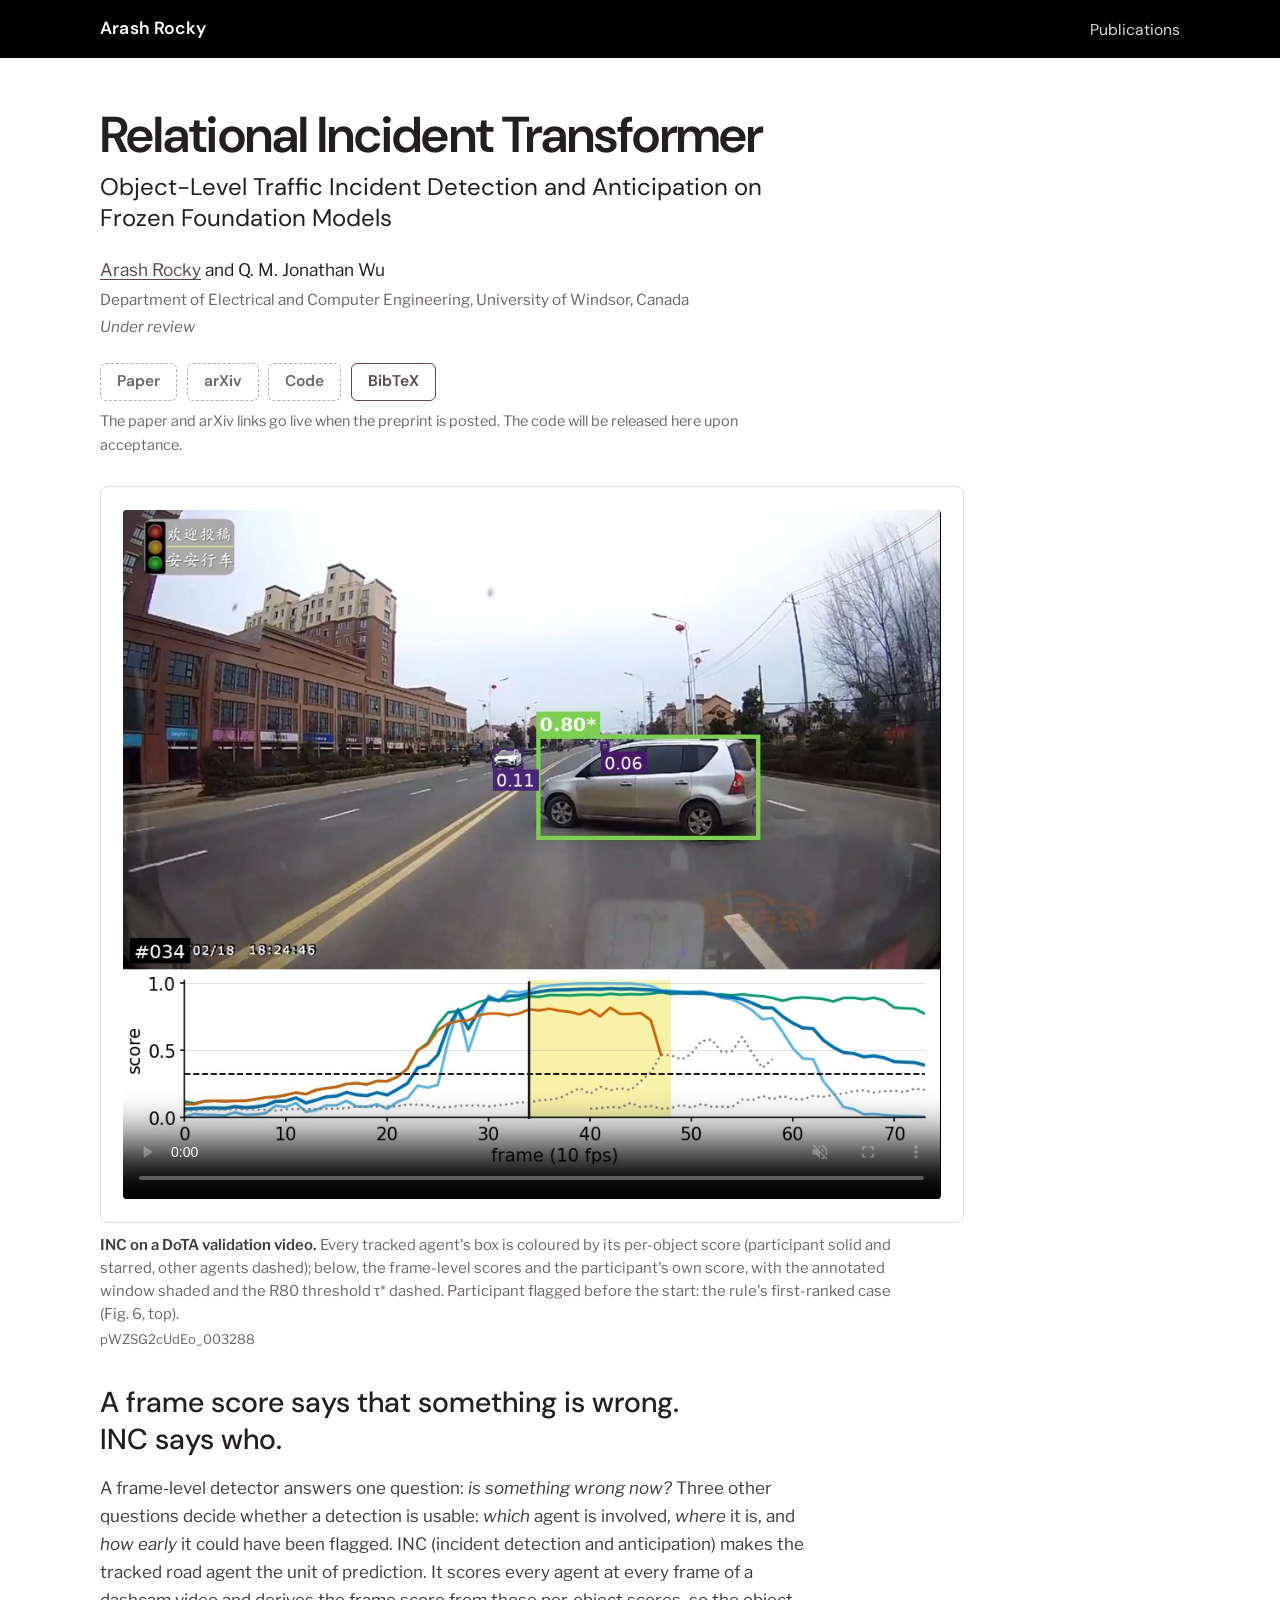
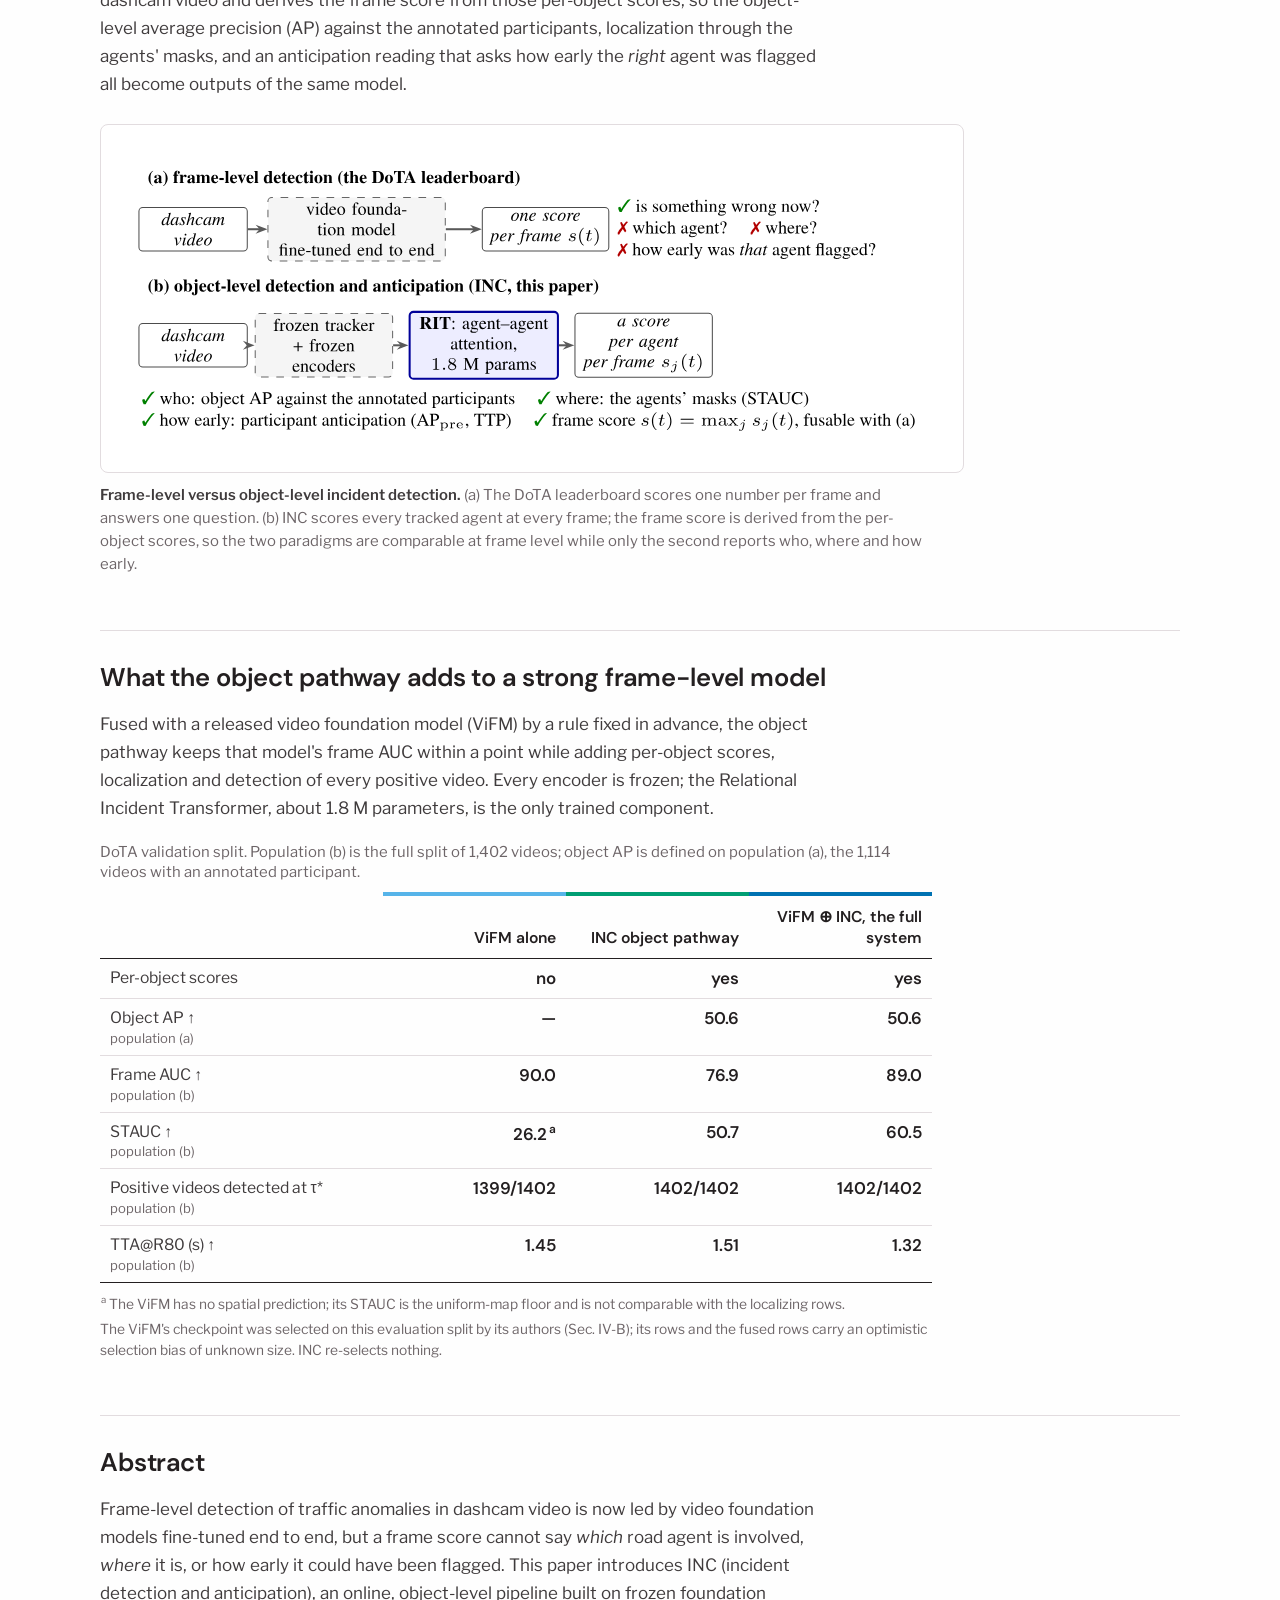
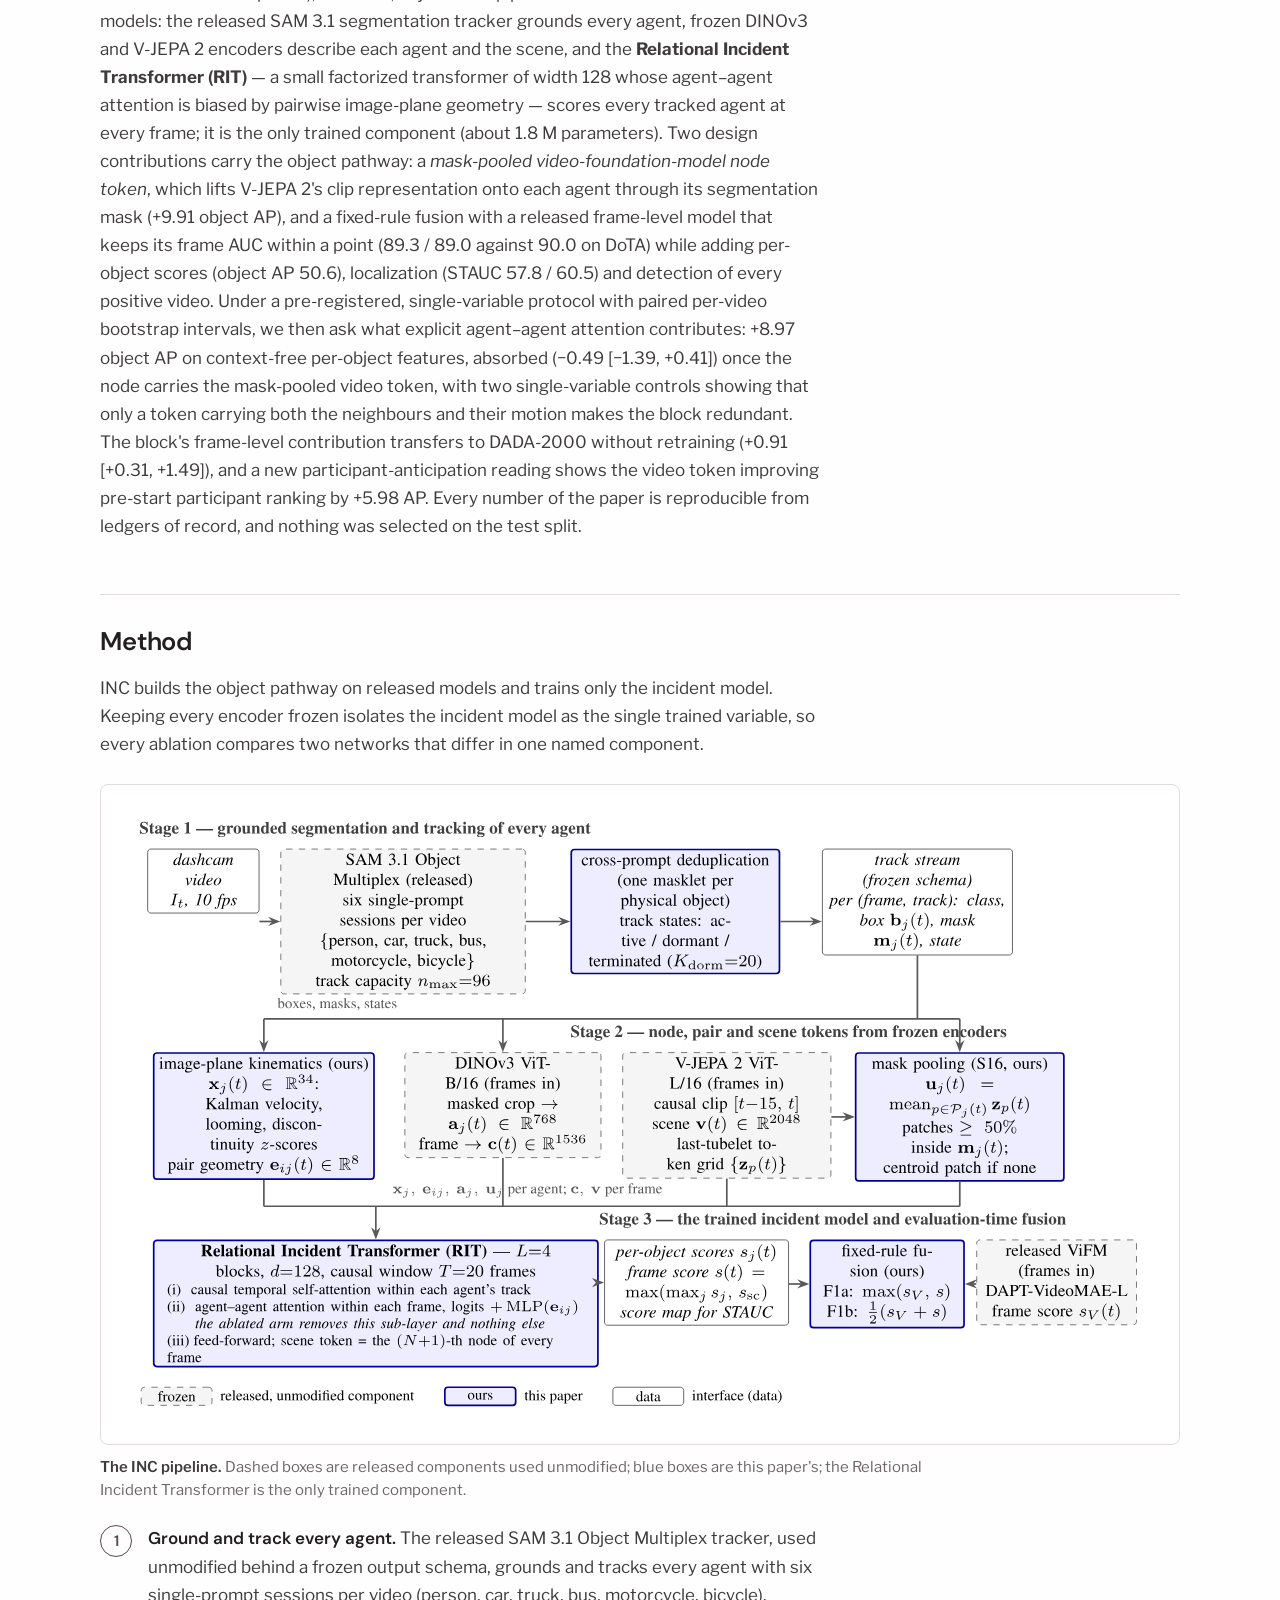
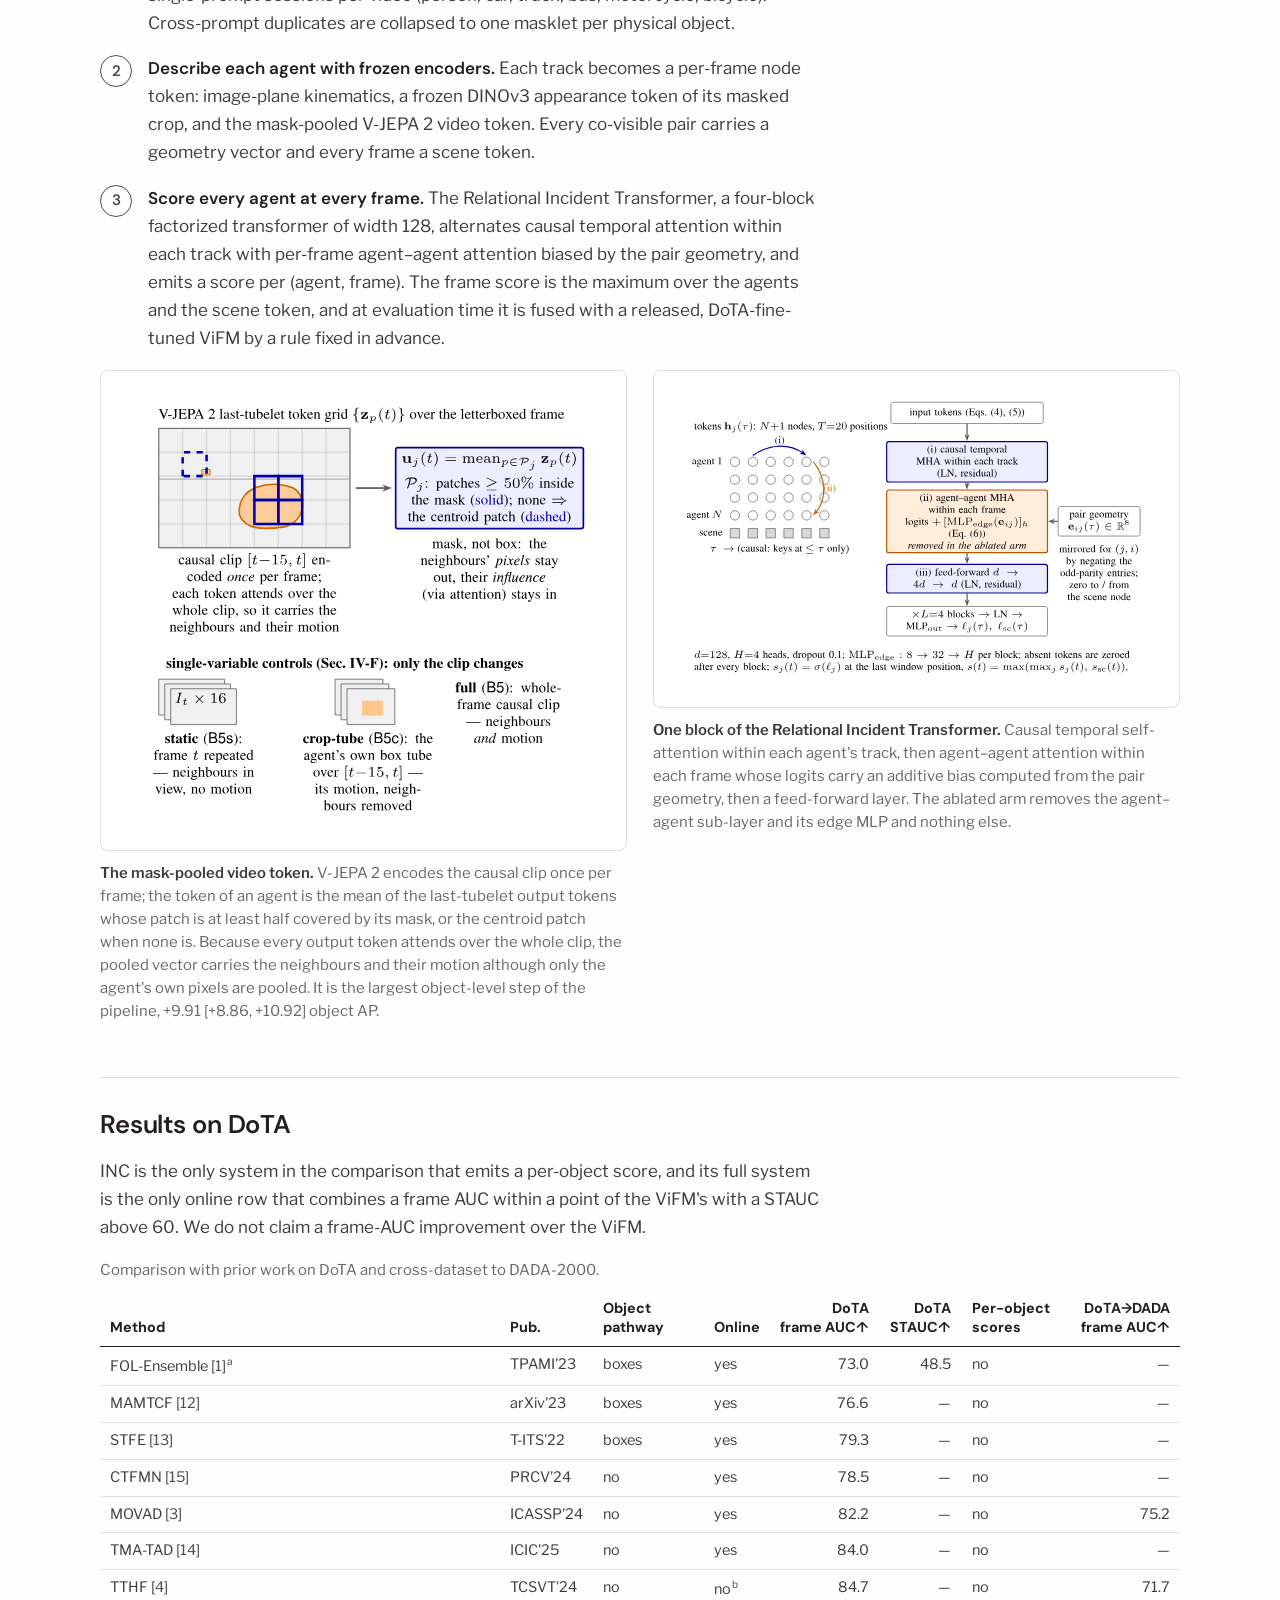
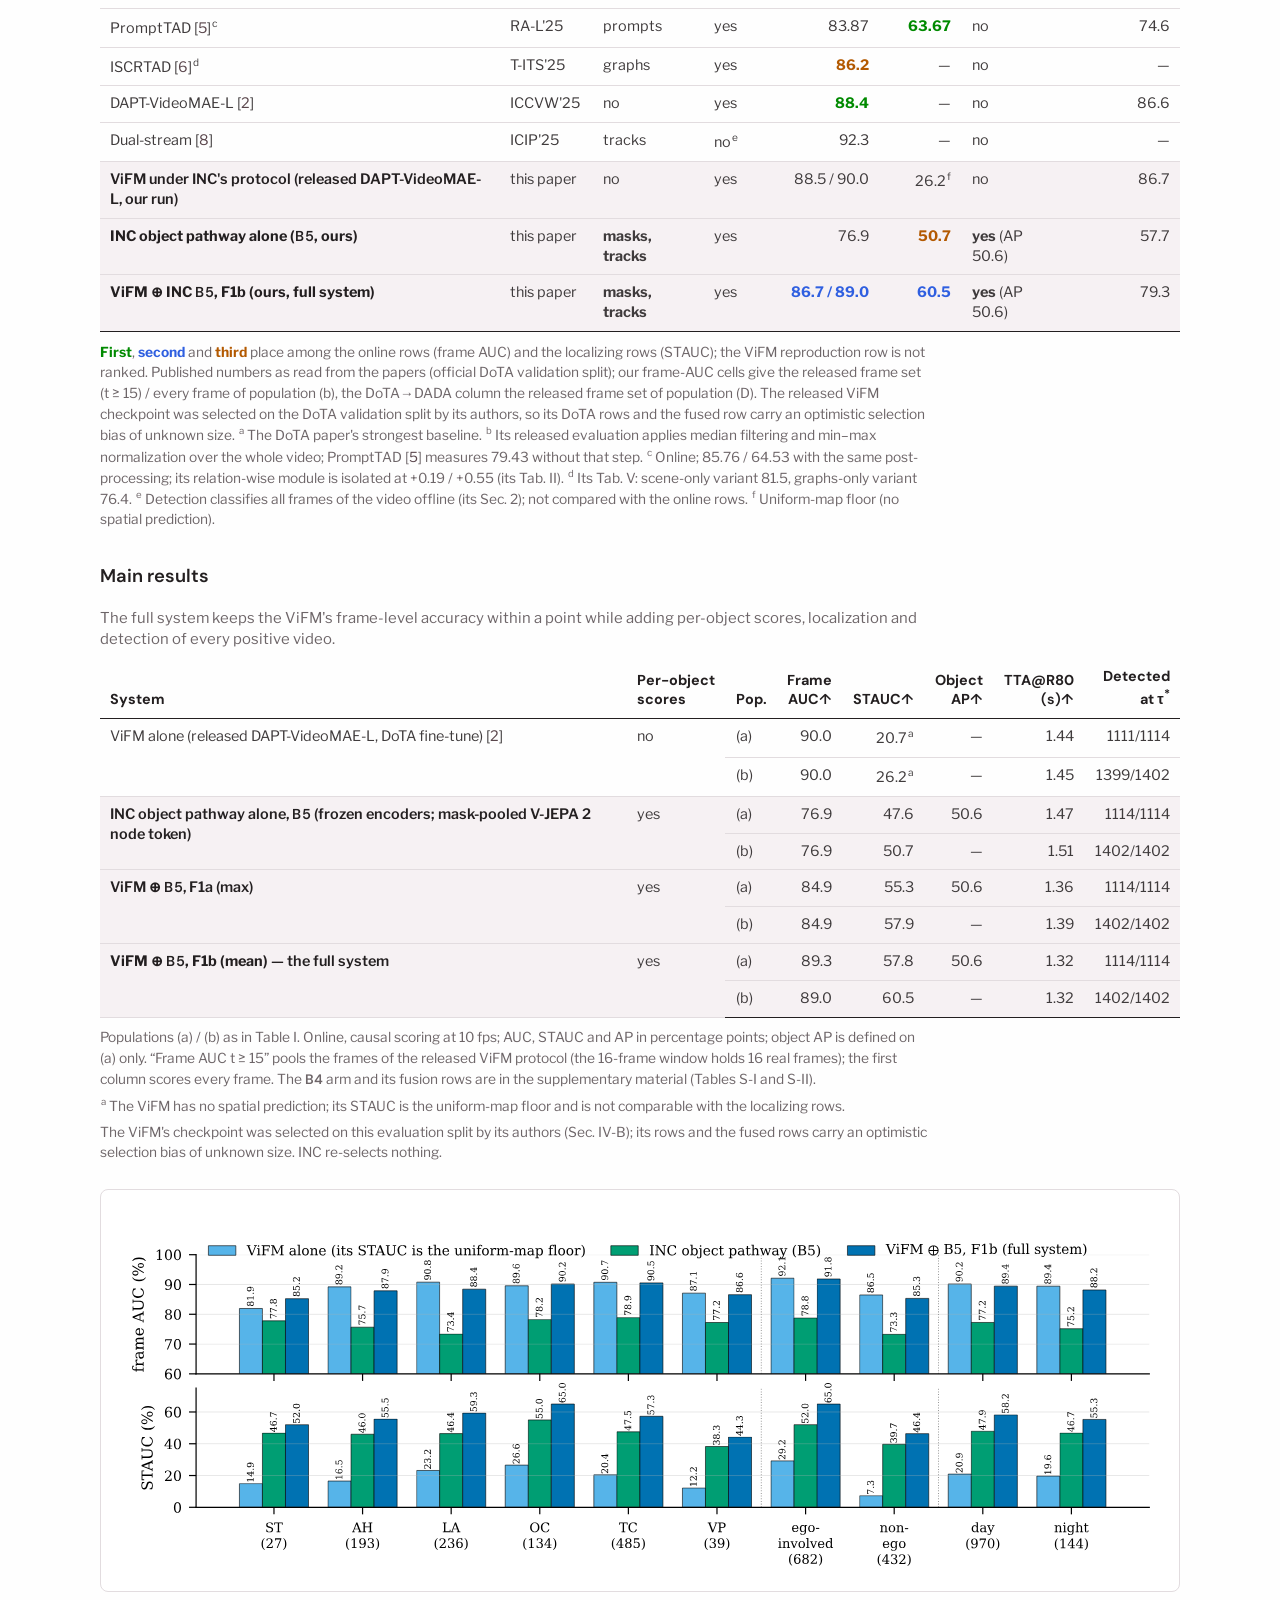
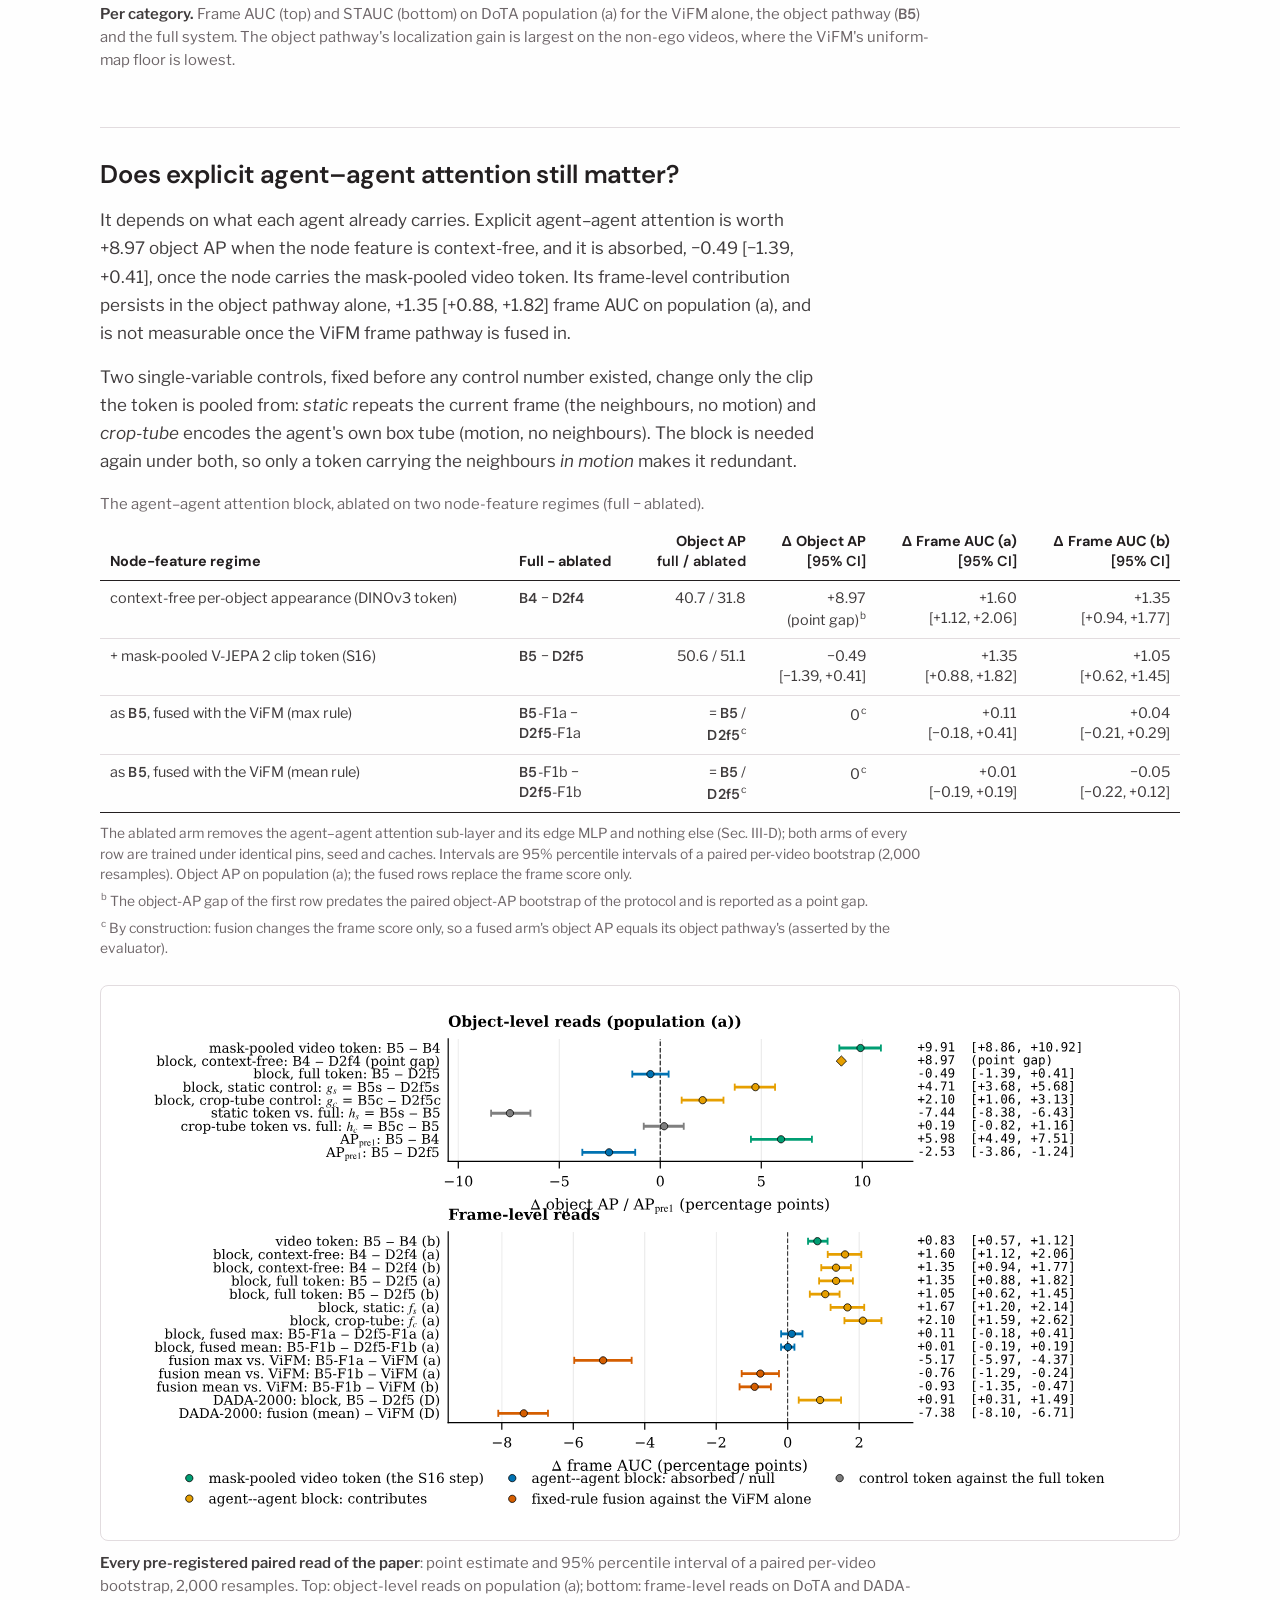
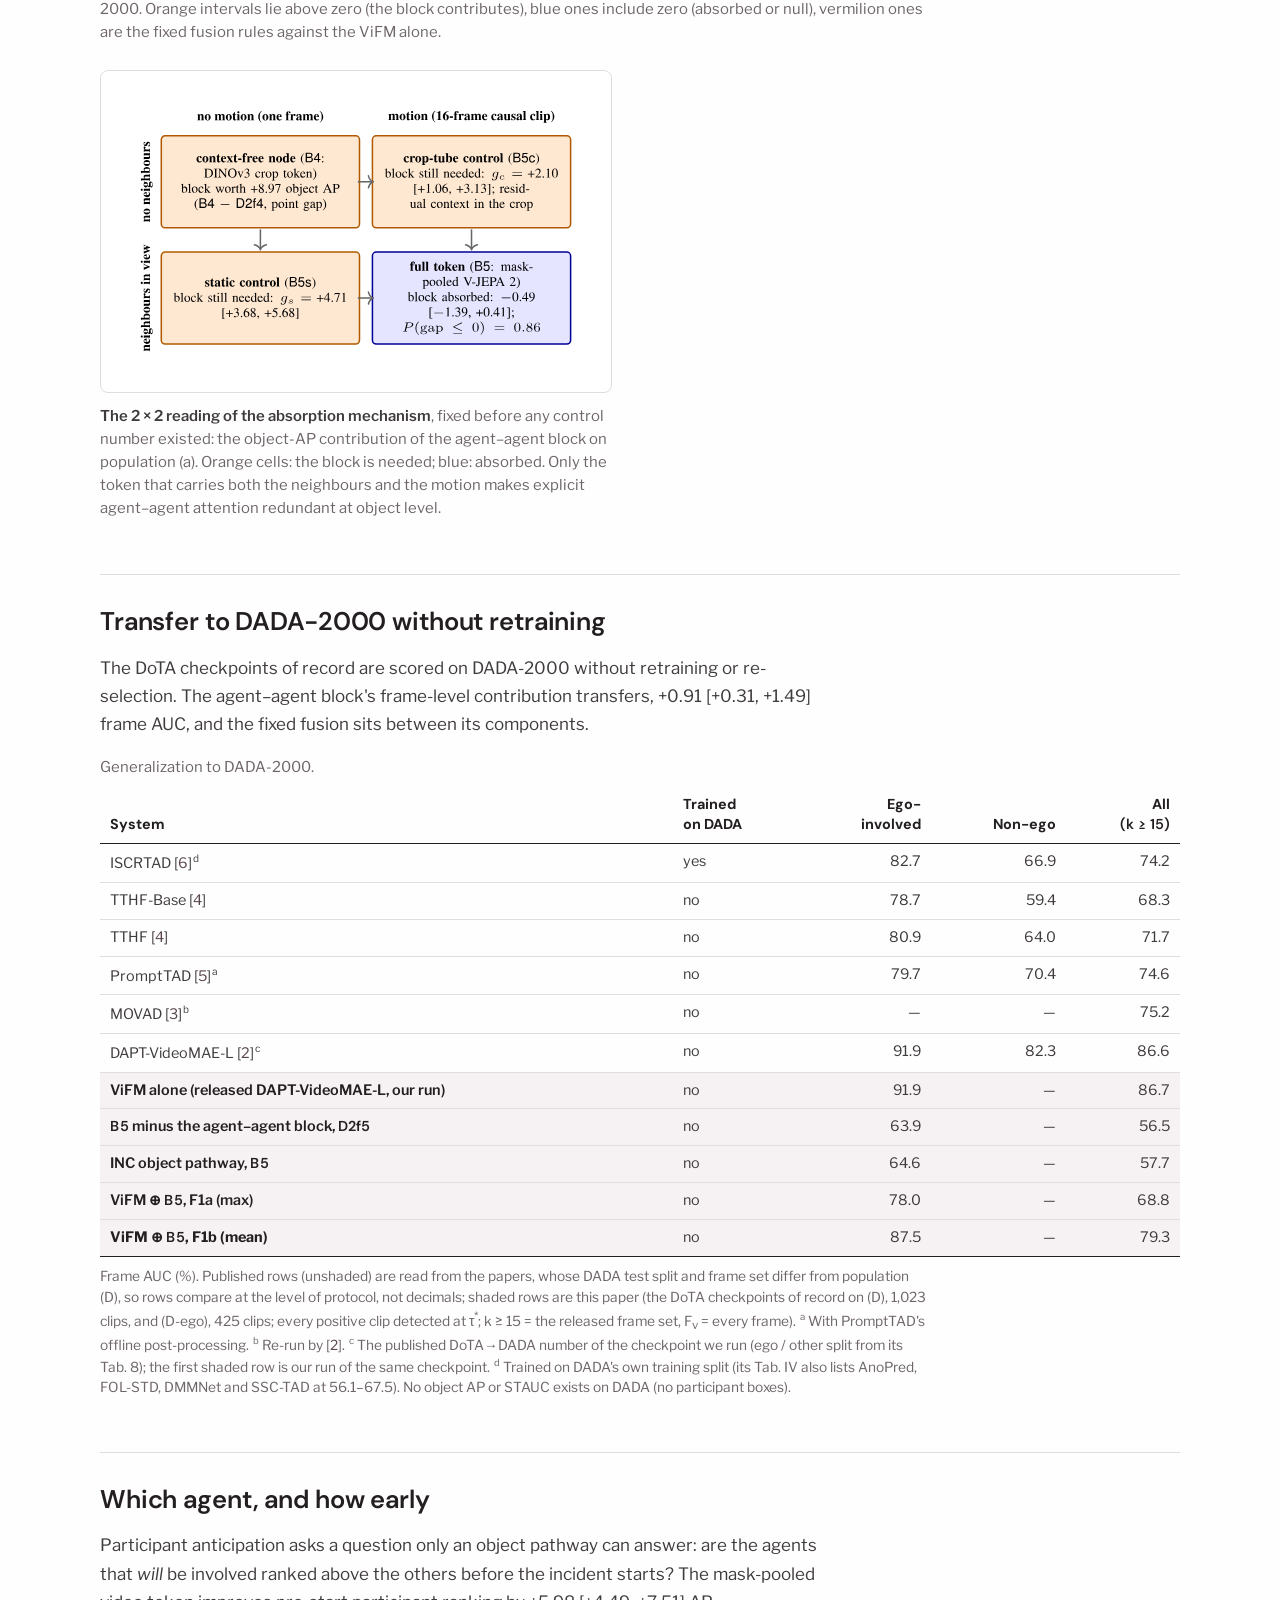
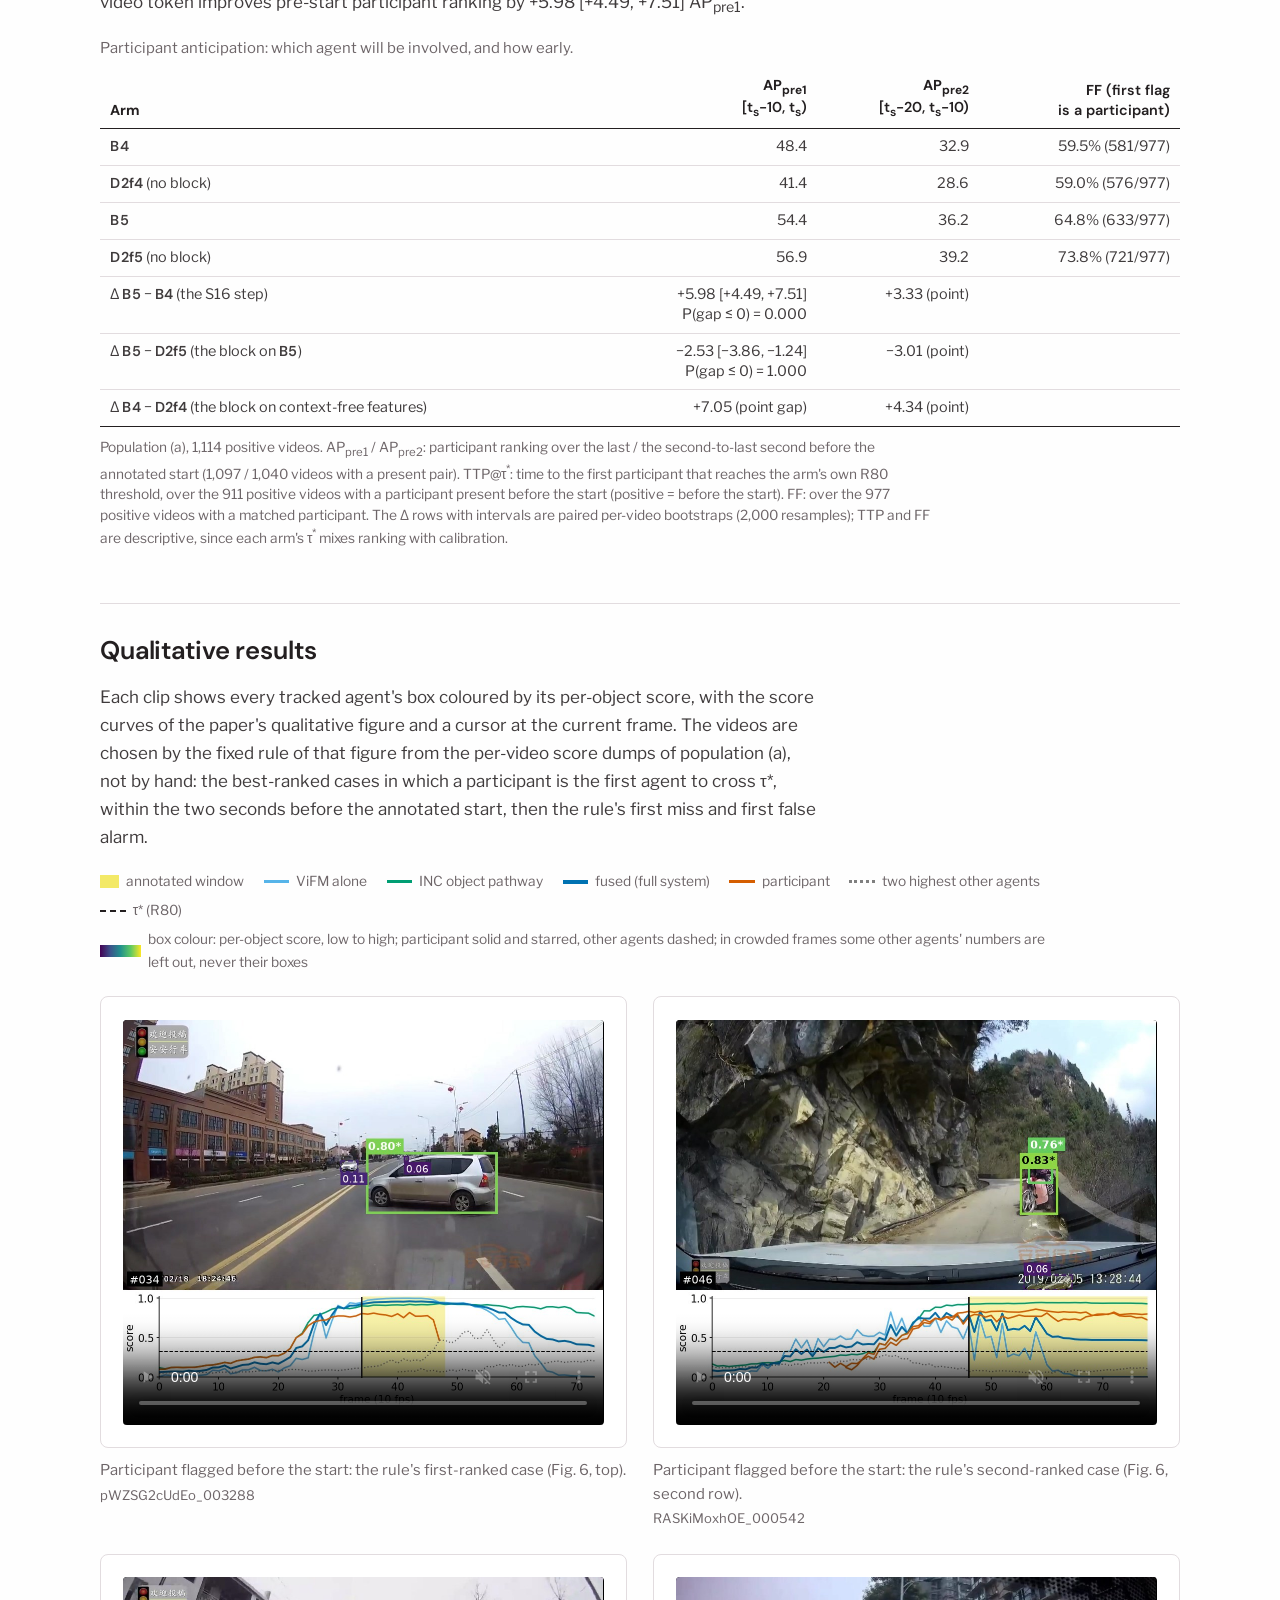
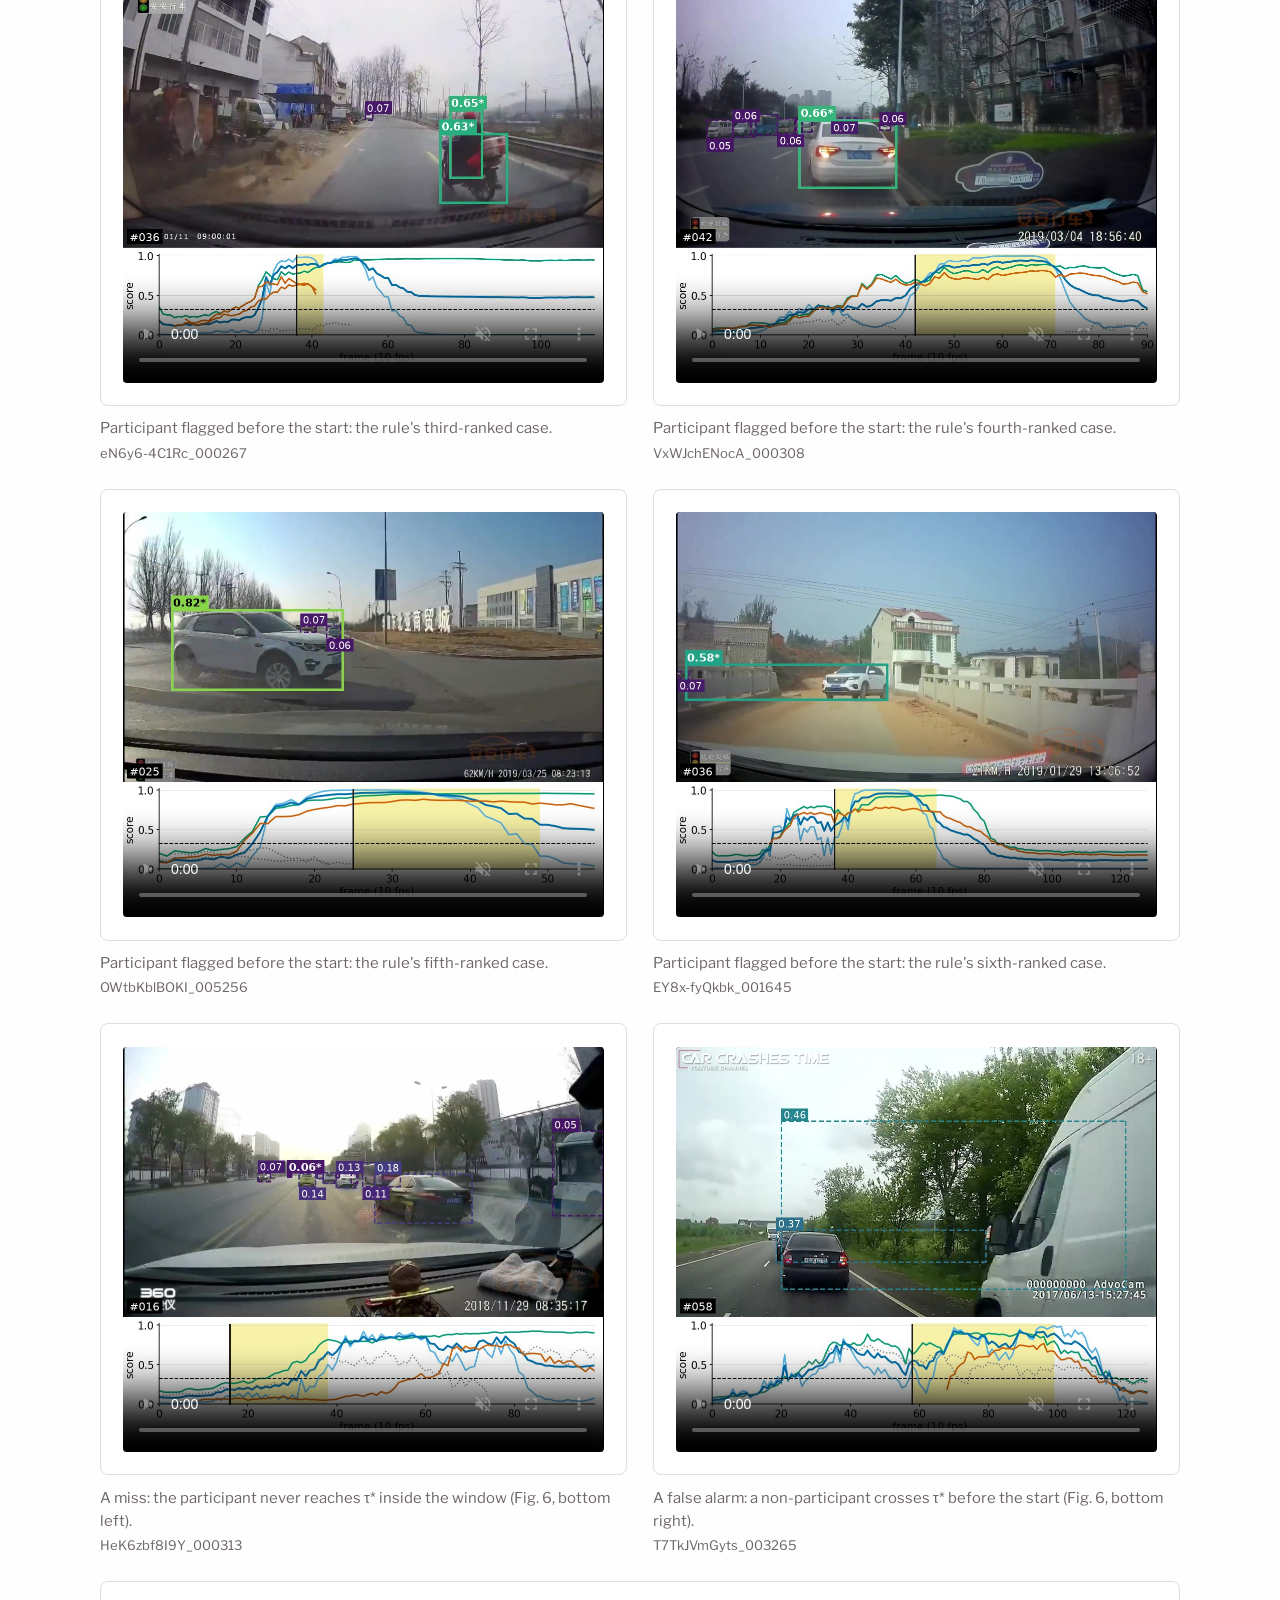
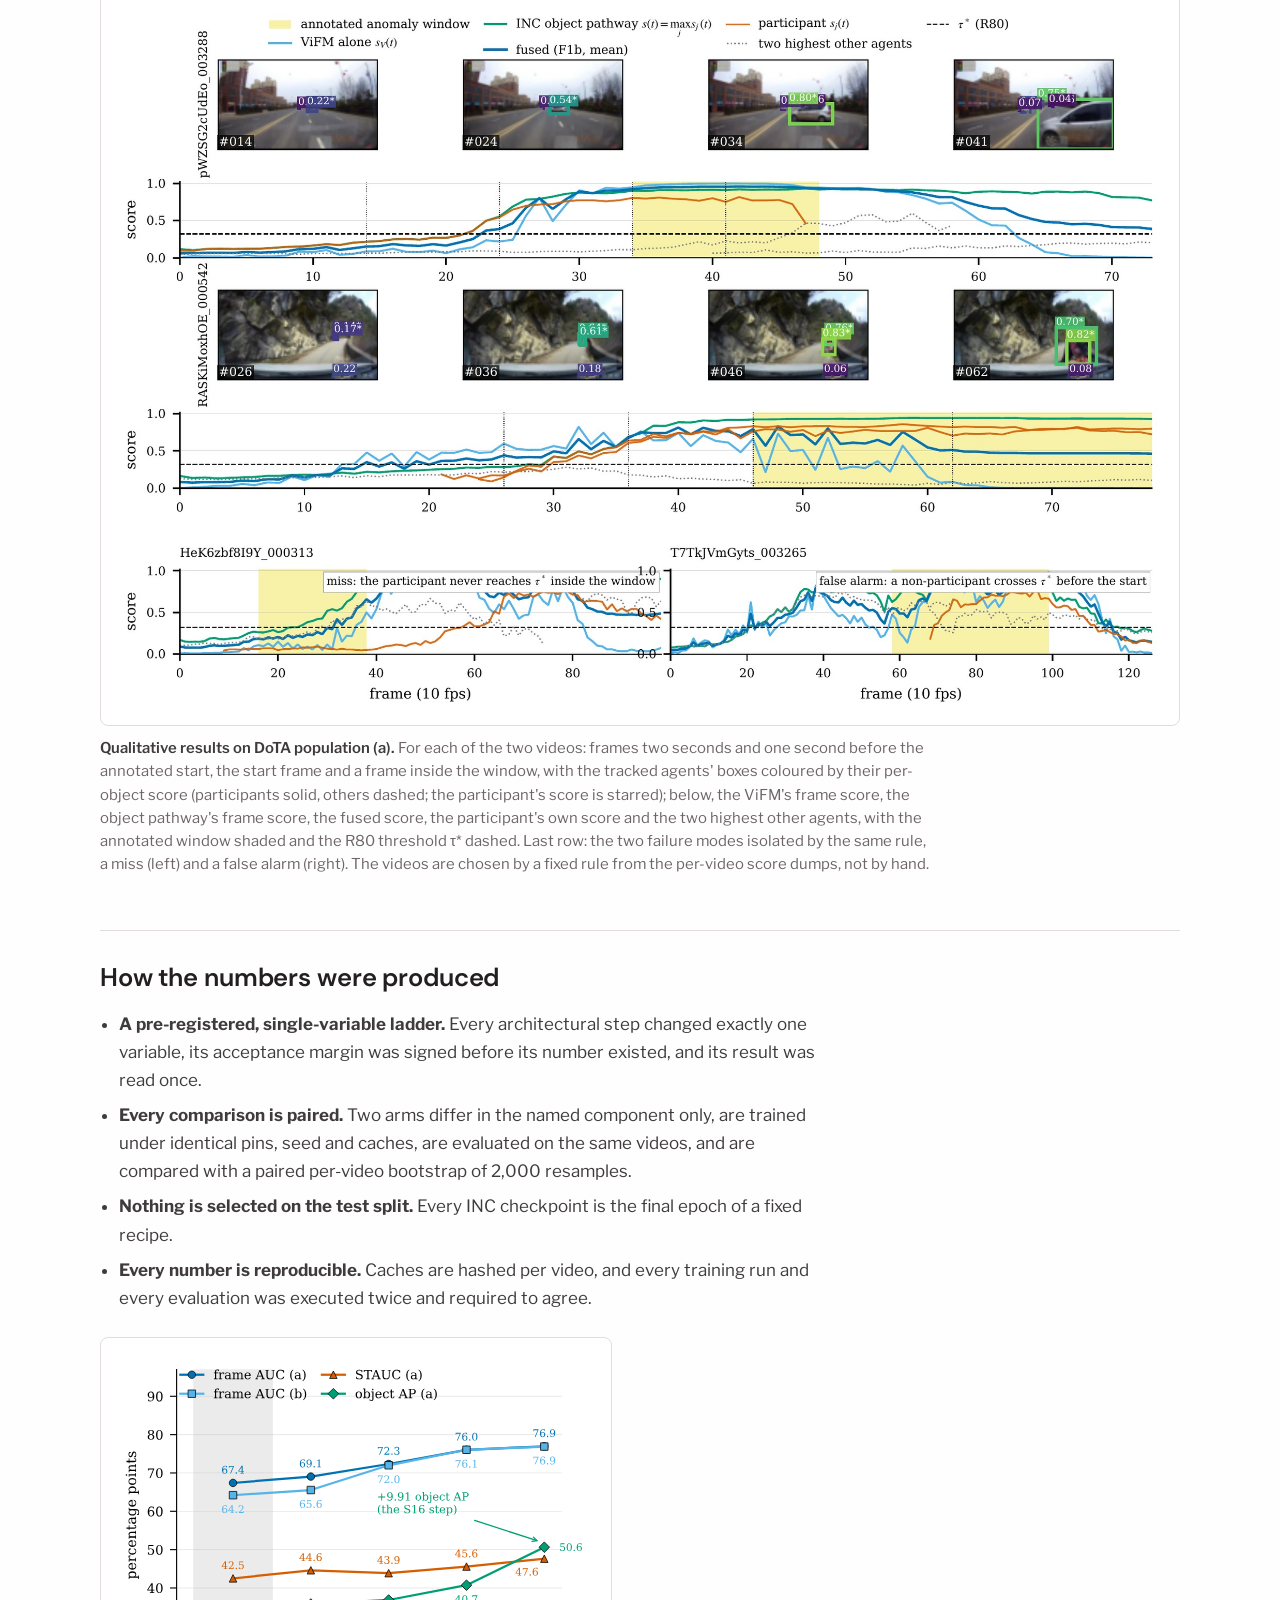
==== commit 77816da4: "RIT project page v2: the eight result clips" ====
--- a/static/RIT/index.html
+++ b/static/RIT/index.html
@@ -58,9 +58,9 @@
   <p class="links-note">The paper and arXiv links go live when the preprint is posted. The code will be released here upon acceptance.</p>
 </section>
 
-<figure class="teaser mid">
-  <div class="plate"><a class="zoom" href="static/img/fig_paradigm.svg" title="Open the figure at full size"><img src="static/img/fig_paradigm.svg" width="637" height="236" alt="Frame-level detection gives one score per frame; INC gives a score per agent per frame, so it can say which agent, where, and how early." loading="lazy"></a></div>
-  <figcaption><strong>Frame-level versus object-level incident detection.</strong> (a) The DoTA leaderboard scores one number per frame and answers one question. (b) INC scores every tracked agent at every frame; the frame score is derived from the per-object scores, so the two paradigms are comparable at frame level while only the second reports who, where and how early.</figcaption>
+<figure class="hero-clip">
+  <div class="plate"><video data-clip muted loop playsinline controls preload="metadata" width="960" height="810" poster="static/video/pWZSG2cUdEo_003288.jpg" aria-label="DoTA video pWZSG2cUdEo_003288: every tracked agent&#x27;s box coloured by its per-object score, with the score curves and a cursor at the current frame."><source src="static/video/pWZSG2cUdEo_003288.mp4" type="video/mp4"></video></div>
+  <figcaption><strong>INC on a DoTA validation video.</strong> Every tracked agent's box is coloured by its per-object score (participant solid and starred, other agents dashed); below, the frame-level scores and the participant's own score, with the annotated window shaded and the R80 threshold τ* dashed. Participant flagged before the start: the rule&#x27;s first-ranked case (Fig. 6, top). <span class="vid">pWZSG2cUdEo_003288</span></figcaption>
 </figure>
 
 <section class="lede column" aria-label="Summary">
@@ -73,7 +73,10 @@
   reading that asks how early the <em>right</em> agent was flagged all become outputs of the same model.</p>
 </section>
 
-
+<figure class="mid">
+  <div class="plate"><a class="zoom" href="static/img/fig_paradigm.svg" title="Open the figure at full size"><img src="static/img/fig_paradigm.svg" width="637" height="236" alt="Frame-level detection gives one score per frame; INC gives a score per agent per frame, so it can say which agent, where, and how early." loading="lazy"></a></div>
+  <figcaption><strong>Frame-level versus object-level incident detection.</strong> (a) The DoTA leaderboard scores one number per frame and answers one question. (b) INC scores every tracked agent at every frame; the frame score is derived from the per-object scores, so the two paradigms are comparable at frame level while only the second reports who, where and how early.</figcaption>
+</figure>
 
 <section class="block" id="glance" aria-labelledby="glance-h">
   <h2 id="glance-h">What the object pathway adds to a strong frame-level model</h2>
@@ -273,7 +276,43 @@
 
 <section class="block" id="qualitative" aria-labelledby="qualitative-h">
   <h2 id="qualitative-h">Qualitative results</h2>
-  <figure>
+  <p class="column">Each clip shows every tracked agent's box coloured by its per-object score, with the score curves of the paper's qualitative figure and a cursor at the current frame. The videos are chosen by the fixed rule of that figure from the per-video score dumps of population (a), not by hand: the best-ranked cases in which a participant is the first agent to cross τ*, within the two seconds before the annotated start, then the rule's first miss and first false alarm.</p>
+<ul class="clip-legend" aria-label="How to read the clips"><li><span class="key swatch window" aria-hidden="true"></span>annotated window</li><li><span class="key line vifm" aria-hidden="true"></span>ViFM alone</li><li><span class="key line obj" aria-hidden="true"></span>INC object pathway</li><li><span class="key line fused" aria-hidden="true"></span>fused (full system)</li><li><span class="key line part" aria-hidden="true"></span>participant</li><li><span class="key line other" aria-hidden="true"></span>two highest other agents</li><li><span class="key line tau" aria-hidden="true"></span>τ* (R80)</li><li><span class="key viridis" aria-hidden="true"></span>box colour: per-object score, low to high; participant solid and starred, other agents dashed; in crowded frames some other agents' numbers are left out, never their boxes</li></ul>
+<div class="clips">
+<figure>
+  <div class="plate"><video data-clip muted loop playsinline controls preload="metadata" width="960" height="810" poster="static/video/pWZSG2cUdEo_003288.jpg" aria-label="DoTA video pWZSG2cUdEo_003288: every tracked agent&#x27;s box coloured by its per-object score, with the score curves and a cursor at the current frame."><source src="static/video/pWZSG2cUdEo_003288.mp4" type="video/mp4"></video></div>
+  <figcaption>Participant flagged before the start: the rule&#x27;s first-ranked case (Fig. 6, top). <span class="vid">pWZSG2cUdEo_003288</span></figcaption>
+</figure>
+<figure>
+  <div class="plate"><video data-clip muted loop playsinline controls preload="metadata" width="960" height="810" poster="static/video/RASKiMoxhOE_000542.jpg" aria-label="DoTA video RASKiMoxhOE_000542: every tracked agent&#x27;s box coloured by its per-object score, with the score curves and a cursor at the current frame."><source src="static/video/RASKiMoxhOE_000542.mp4" type="video/mp4"></video></div>
+  <figcaption>Participant flagged before the start: the rule&#x27;s second-ranked case (Fig. 6, second row). <span class="vid">RASKiMoxhOE_000542</span></figcaption>
+</figure>
+<figure>
+  <div class="plate"><video data-clip muted loop playsinline controls preload="metadata" width="960" height="810" poster="static/video/eN6y6-4C1Rc_000267.jpg" aria-label="DoTA video eN6y6-4C1Rc_000267: every tracked agent&#x27;s box coloured by its per-object score, with the score curves and a cursor at the current frame."><source src="static/video/eN6y6-4C1Rc_000267.mp4" type="video/mp4"></video></div>
+  <figcaption>Participant flagged before the start: the rule&#x27;s third-ranked case. <span class="vid">eN6y6-4C1Rc_000267</span></figcaption>
+</figure>
+<figure>
+  <div class="plate"><video data-clip muted loop playsinline controls preload="metadata" width="960" height="810" poster="static/video/VxWJchENocA_000308.jpg" aria-label="DoTA video VxWJchENocA_000308: every tracked agent&#x27;s box coloured by its per-object score, with the score curves and a cursor at the current frame."><source src="static/video/VxWJchENocA_000308.mp4" type="video/mp4"></video></div>
+  <figcaption>Participant flagged before the start: the rule&#x27;s fourth-ranked case. <span class="vid">VxWJchENocA_000308</span></figcaption>
+</figure>
+<figure>
+  <div class="plate"><video data-clip muted loop playsinline controls preload="metadata" width="960" height="810" poster="static/video/OWtbKblBOKI_005256.jpg" aria-label="DoTA video OWtbKblBOKI_005256: every tracked agent&#x27;s box coloured by its per-object score, with the score curves and a cursor at the current frame."><source src="static/video/OWtbKblBOKI_005256.mp4" type="video/mp4"></video></div>
+  <figcaption>Participant flagged before the start: the rule&#x27;s fifth-ranked case. <span class="vid">OWtbKblBOKI_005256</span></figcaption>
+</figure>
+<figure>
+  <div class="plate"><video data-clip muted loop playsinline controls preload="metadata" width="960" height="810" poster="static/video/EY8x-fyQkbk_001645.jpg" aria-label="DoTA video EY8x-fyQkbk_001645: every tracked agent&#x27;s box coloured by its per-object score, with the score curves and a cursor at the current frame."><source src="static/video/EY8x-fyQkbk_001645.mp4" type="video/mp4"></video></div>
+  <figcaption>Participant flagged before the start: the rule&#x27;s sixth-ranked case. <span class="vid">EY8x-fyQkbk_001645</span></figcaption>
+</figure>
+<figure>
+  <div class="plate"><video data-clip muted loop playsinline controls preload="metadata" width="960" height="810" poster="static/video/HeK6zbf8I9Y_000313.jpg" aria-label="DoTA video HeK6zbf8I9Y_000313: every tracked agent&#x27;s box coloured by its per-object score, with the score curves and a cursor at the current frame."><source src="static/video/HeK6zbf8I9Y_000313.mp4" type="video/mp4"></video></div>
+  <figcaption>A miss: the participant never reaches τ* inside the window (Fig. 6, bottom left). <span class="vid">HeK6zbf8I9Y_000313</span></figcaption>
+</figure>
+<figure>
+  <div class="plate"><video data-clip muted loop playsinline controls preload="metadata" width="960" height="810" poster="static/video/T7TkJVmGyts_003265.jpg" aria-label="DoTA video T7TkJVmGyts_003265: every tracked agent&#x27;s box coloured by its per-object score, with the score curves and a cursor at the current frame."><source src="static/video/T7TkJVmGyts_003265.mp4" type="video/mp4"></video></div>
+  <figcaption>A false alarm: a non-participant crosses τ* before the start (Fig. 6, bottom right). <span class="vid">T7TkJVmGyts_003265</span></figcaption>
+</figure>
+</div>
+<figure>
   <div class="plate"><a class="zoom" href="static/img/fig_qualitative.jpg" title="Open the figure at full size"><img src="static/img/fig_qualitative.jpg" width="1000" height="676" alt="Two DoTA videos with per-agent boxes coloured by score and their score curves, and a miss and a false alarm." loading="lazy"></a></div>
   <figcaption><strong>Qualitative results on DoTA population (a).</strong> For each of the two videos: frames two seconds and one second before the annotated start, the start frame and a frame inside the window, with the tracked agents' boxes coloured by their per-object score (participants solid, others dashed; the participant's score is starred); below, the ViFM's frame score, the object pathway's frame score, the fused score, the participant's own score and the two highest other agents, with the annotated window shaded and the R80 threshold τ* dashed. Last row: the two failure modes isolated by the same rule, a miss (left) and a false alarm (right). The videos are chosen by a fixed rule from the per-video score dumps, not by hand.</figcaption>
 </figure>
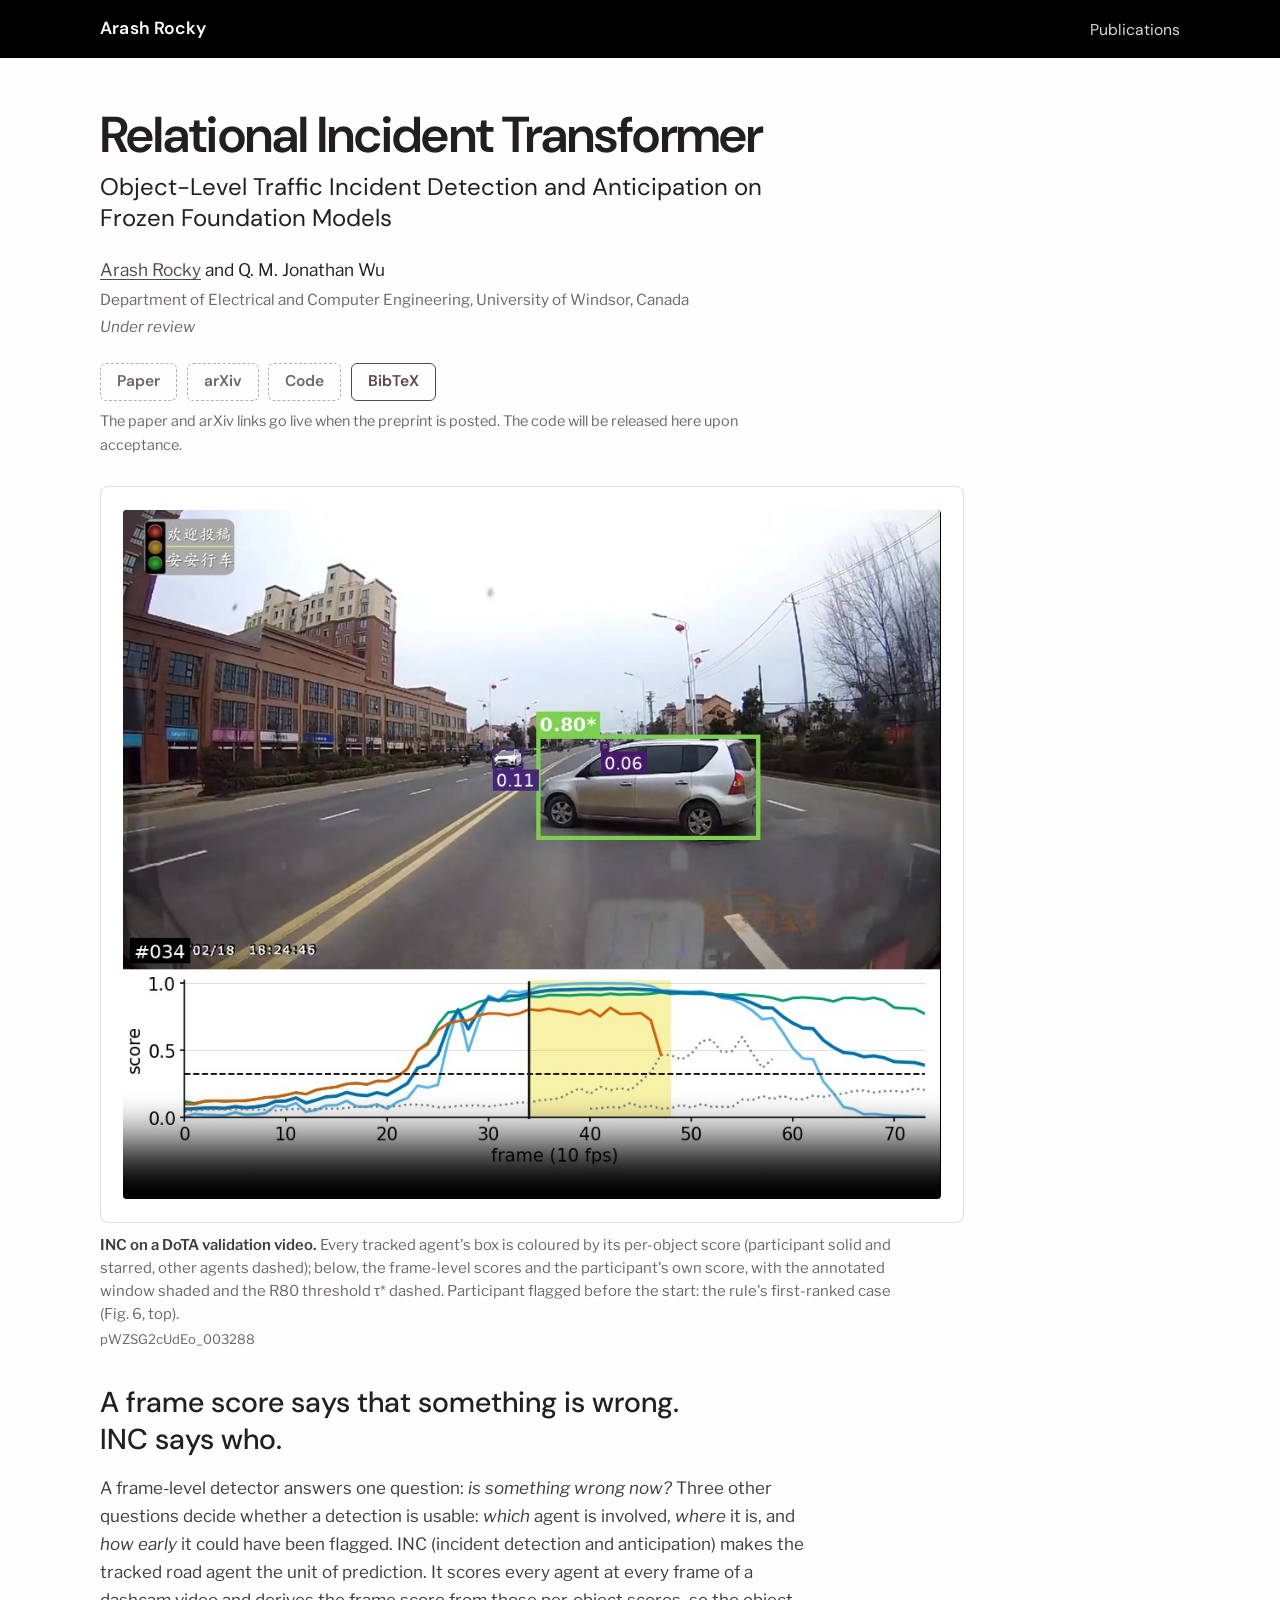
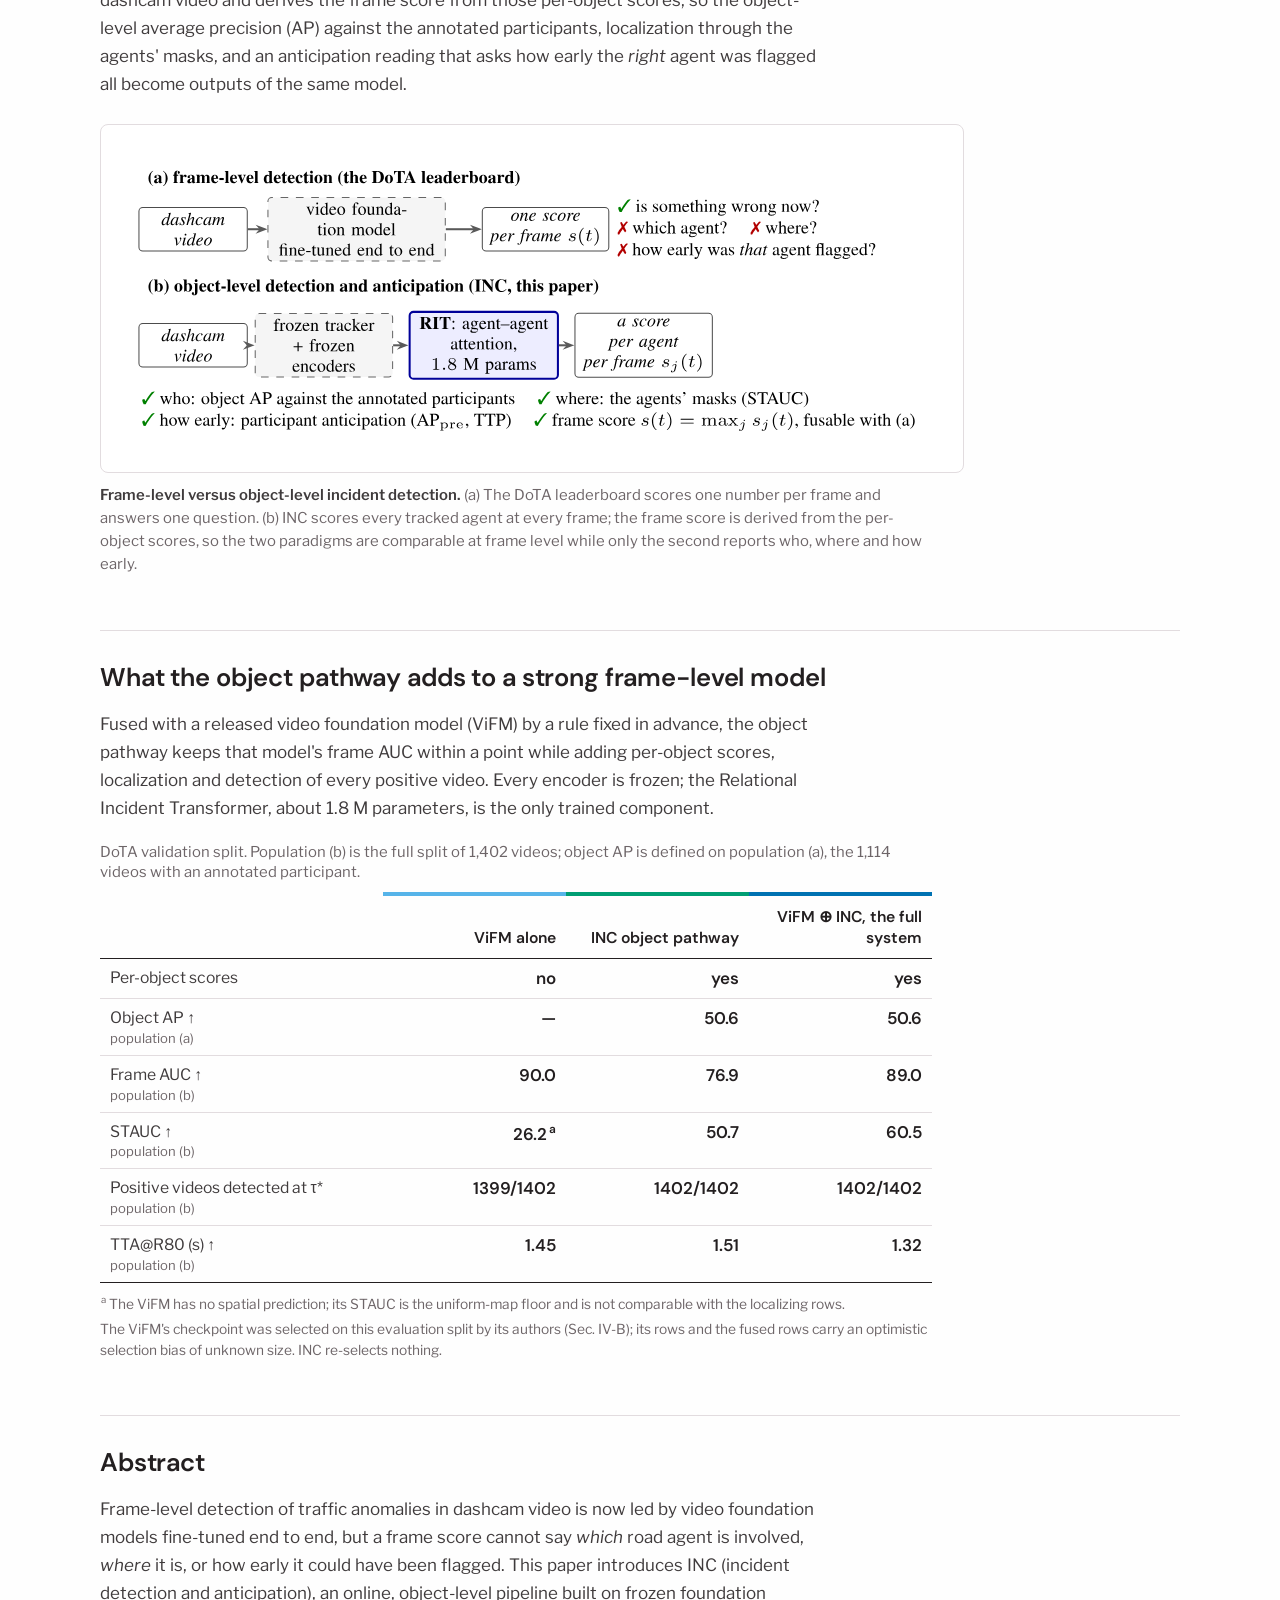
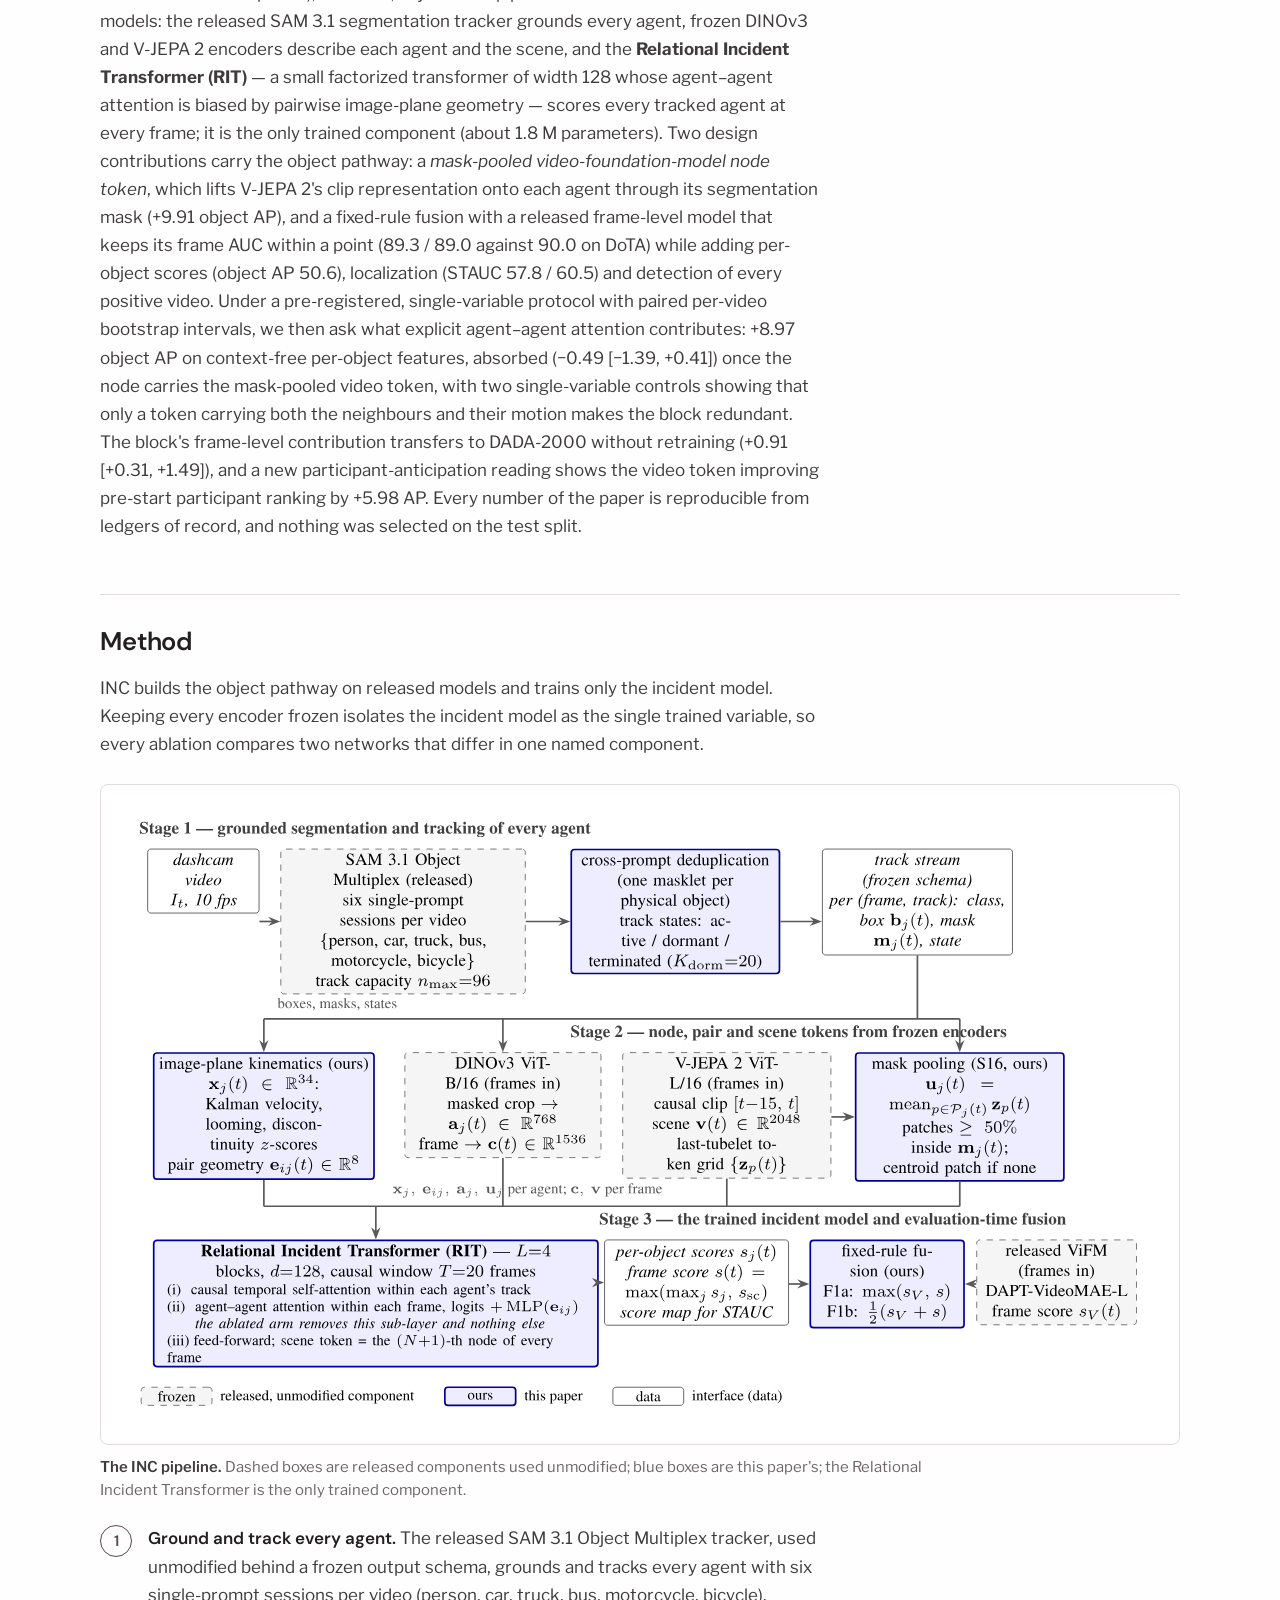
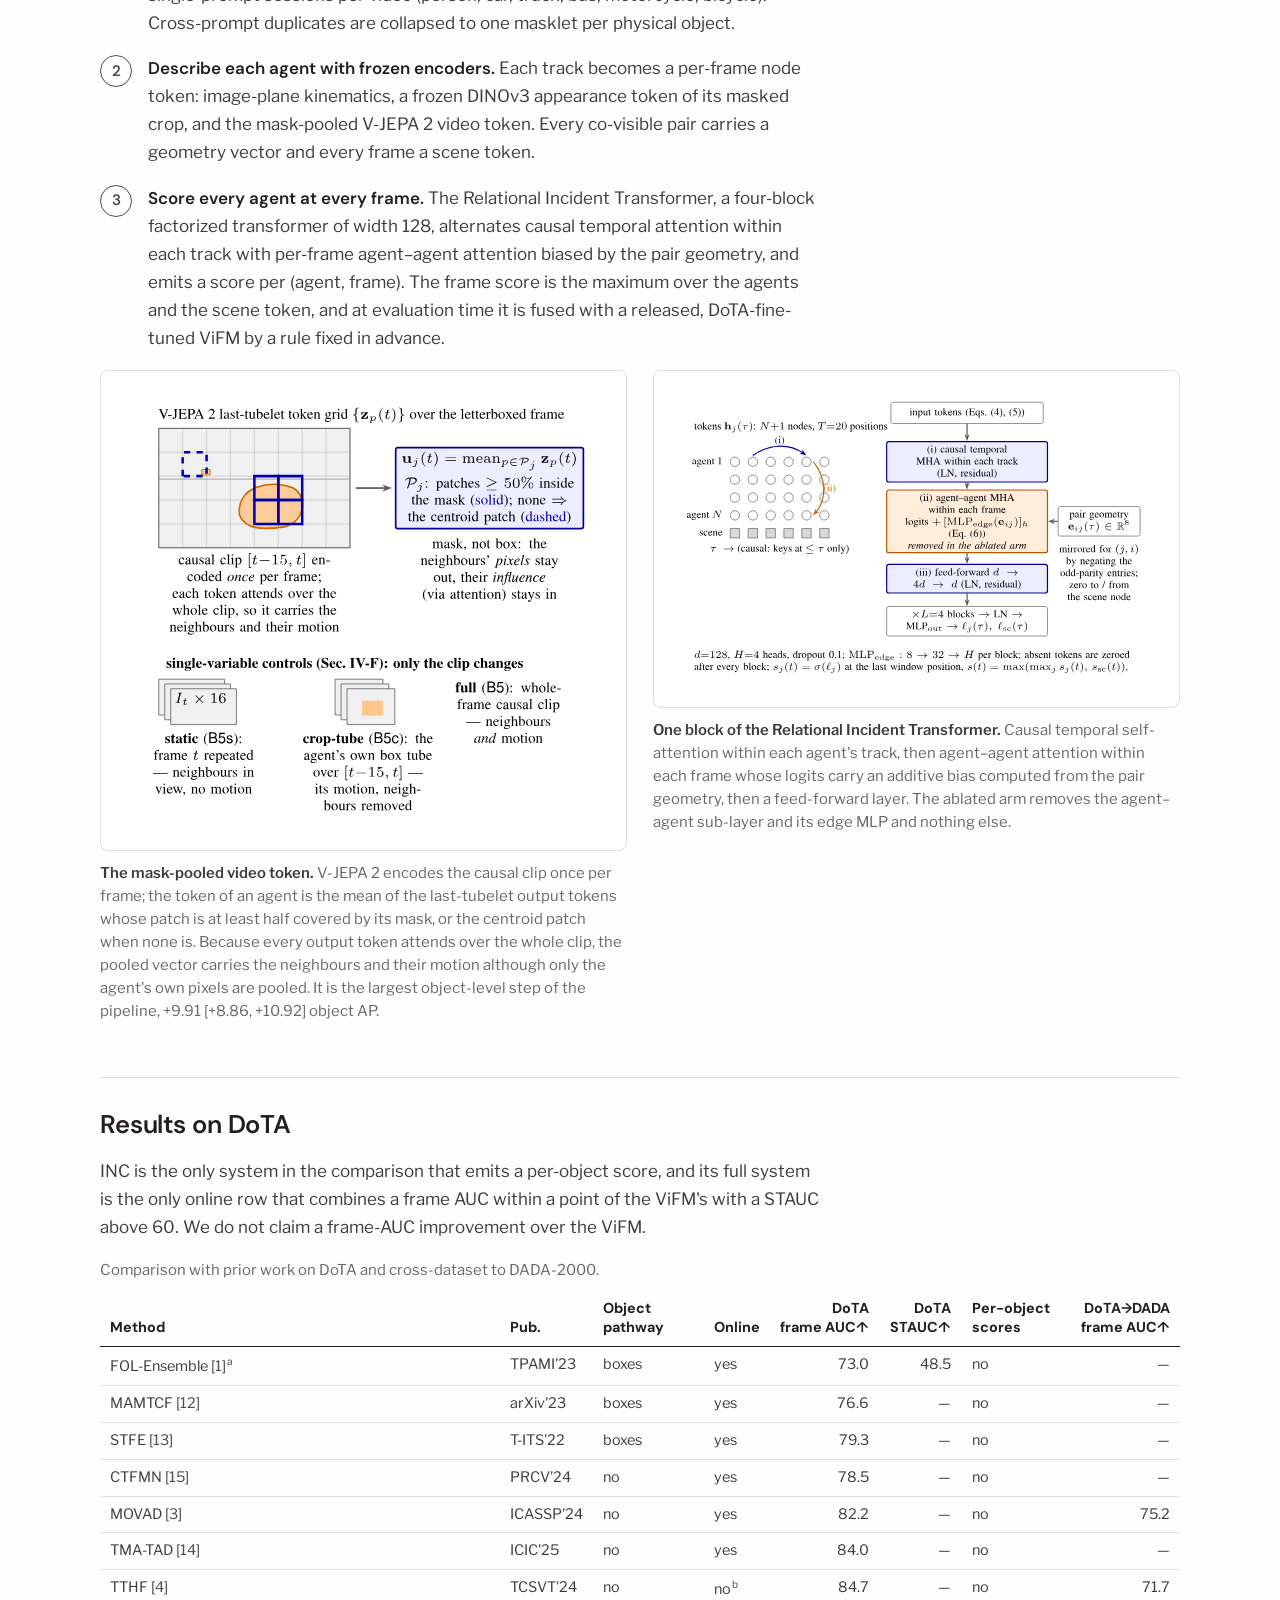
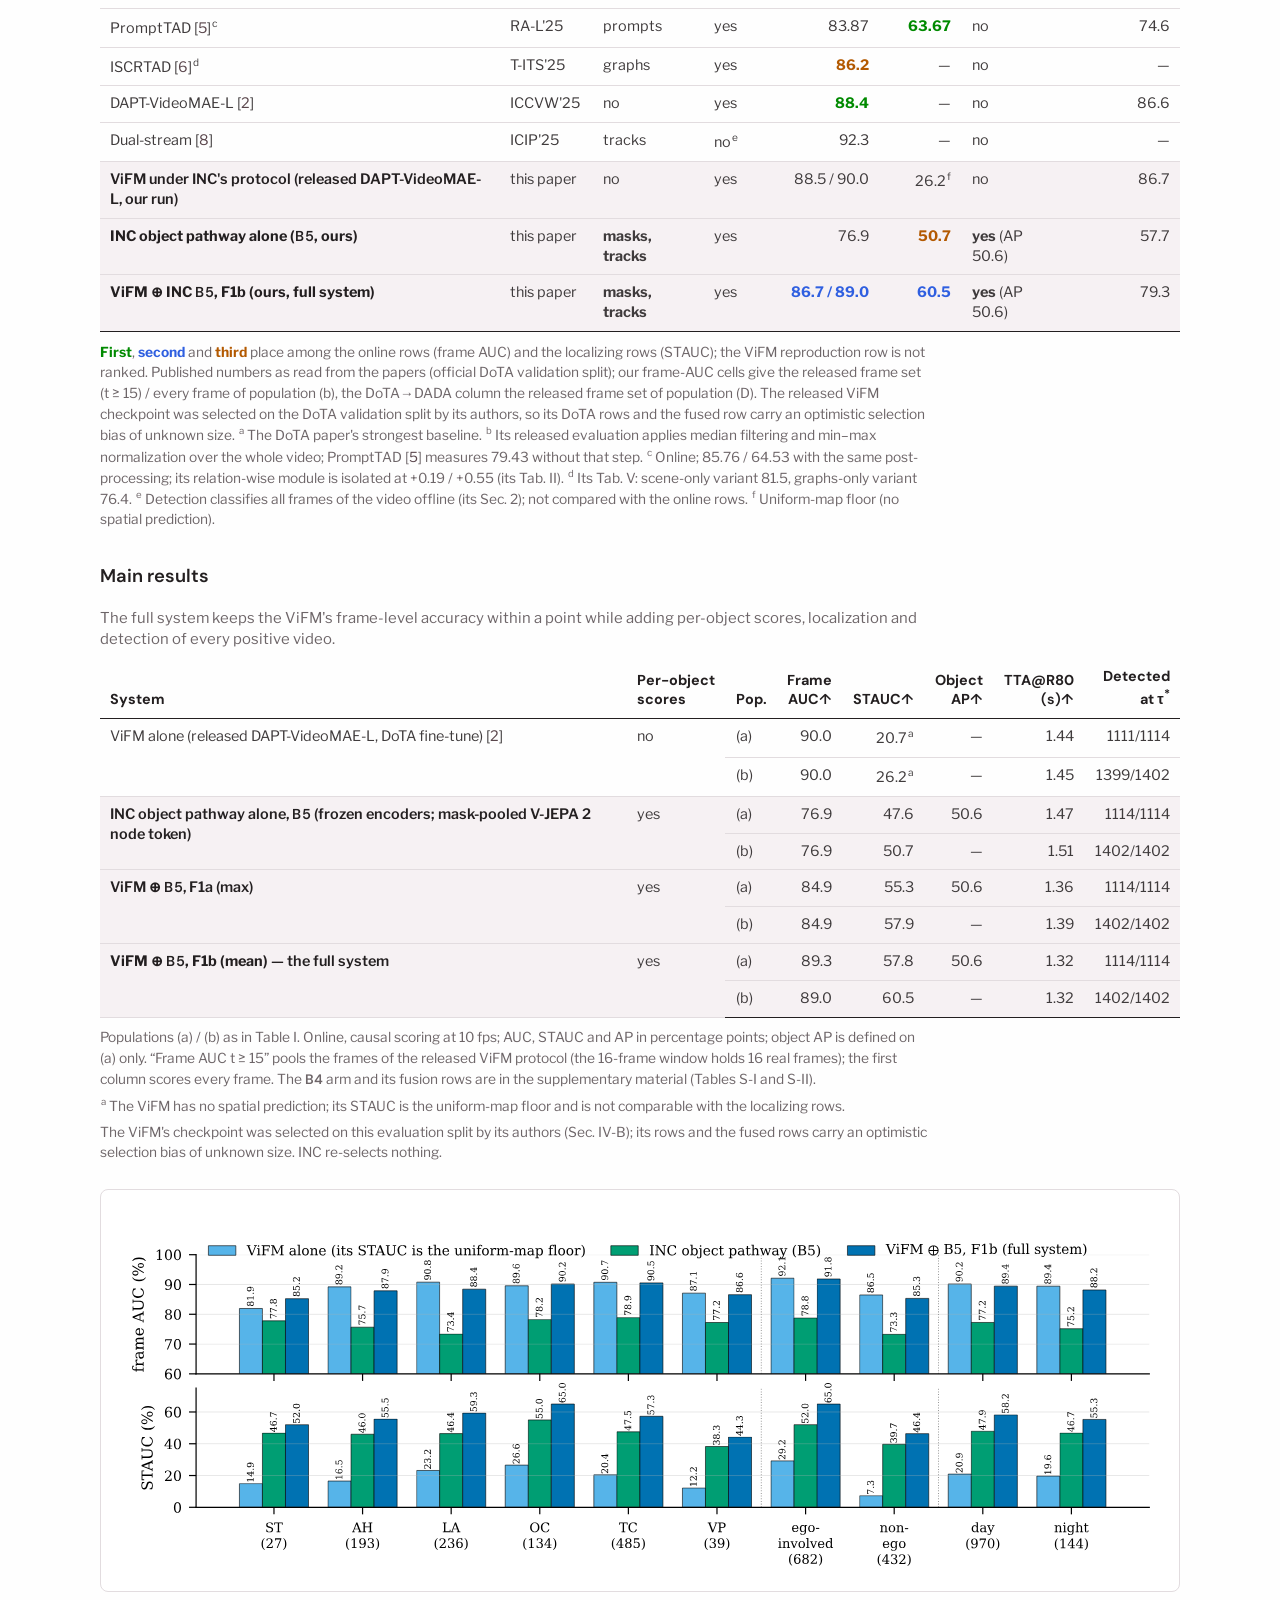
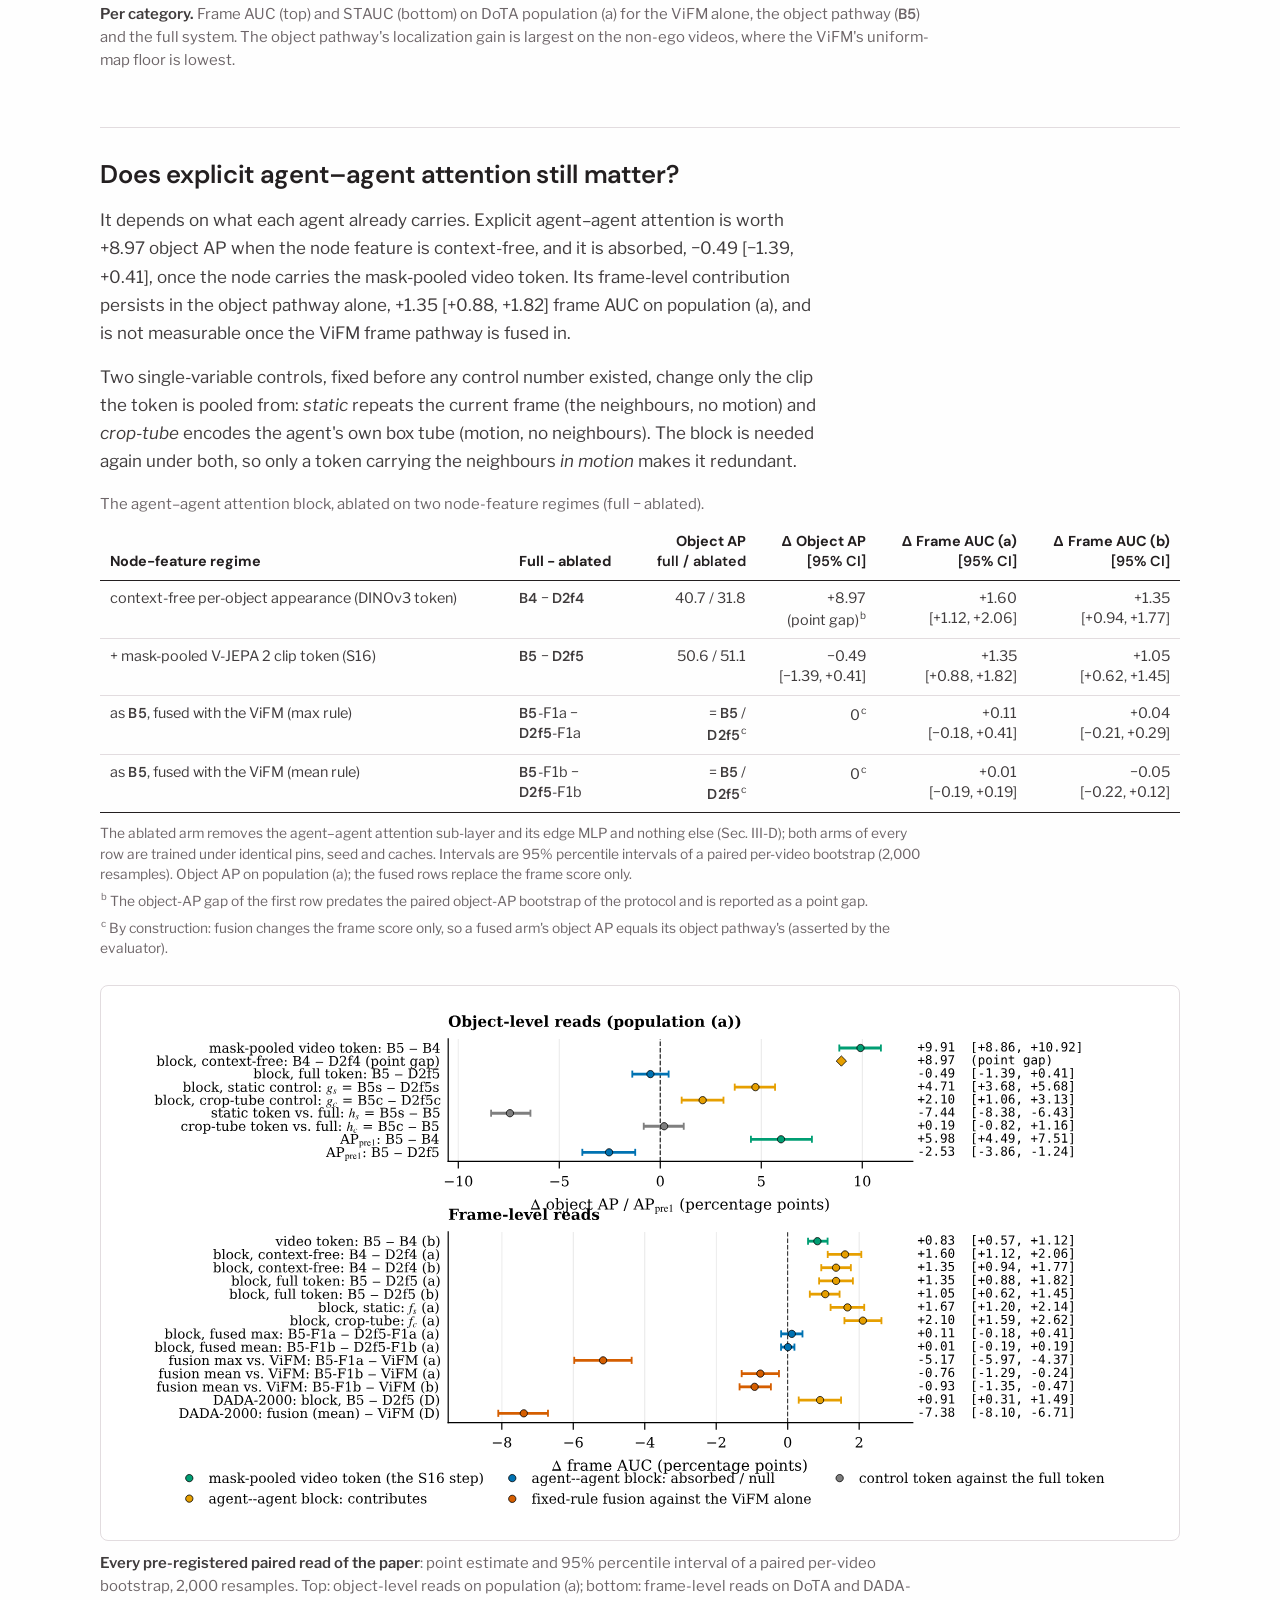
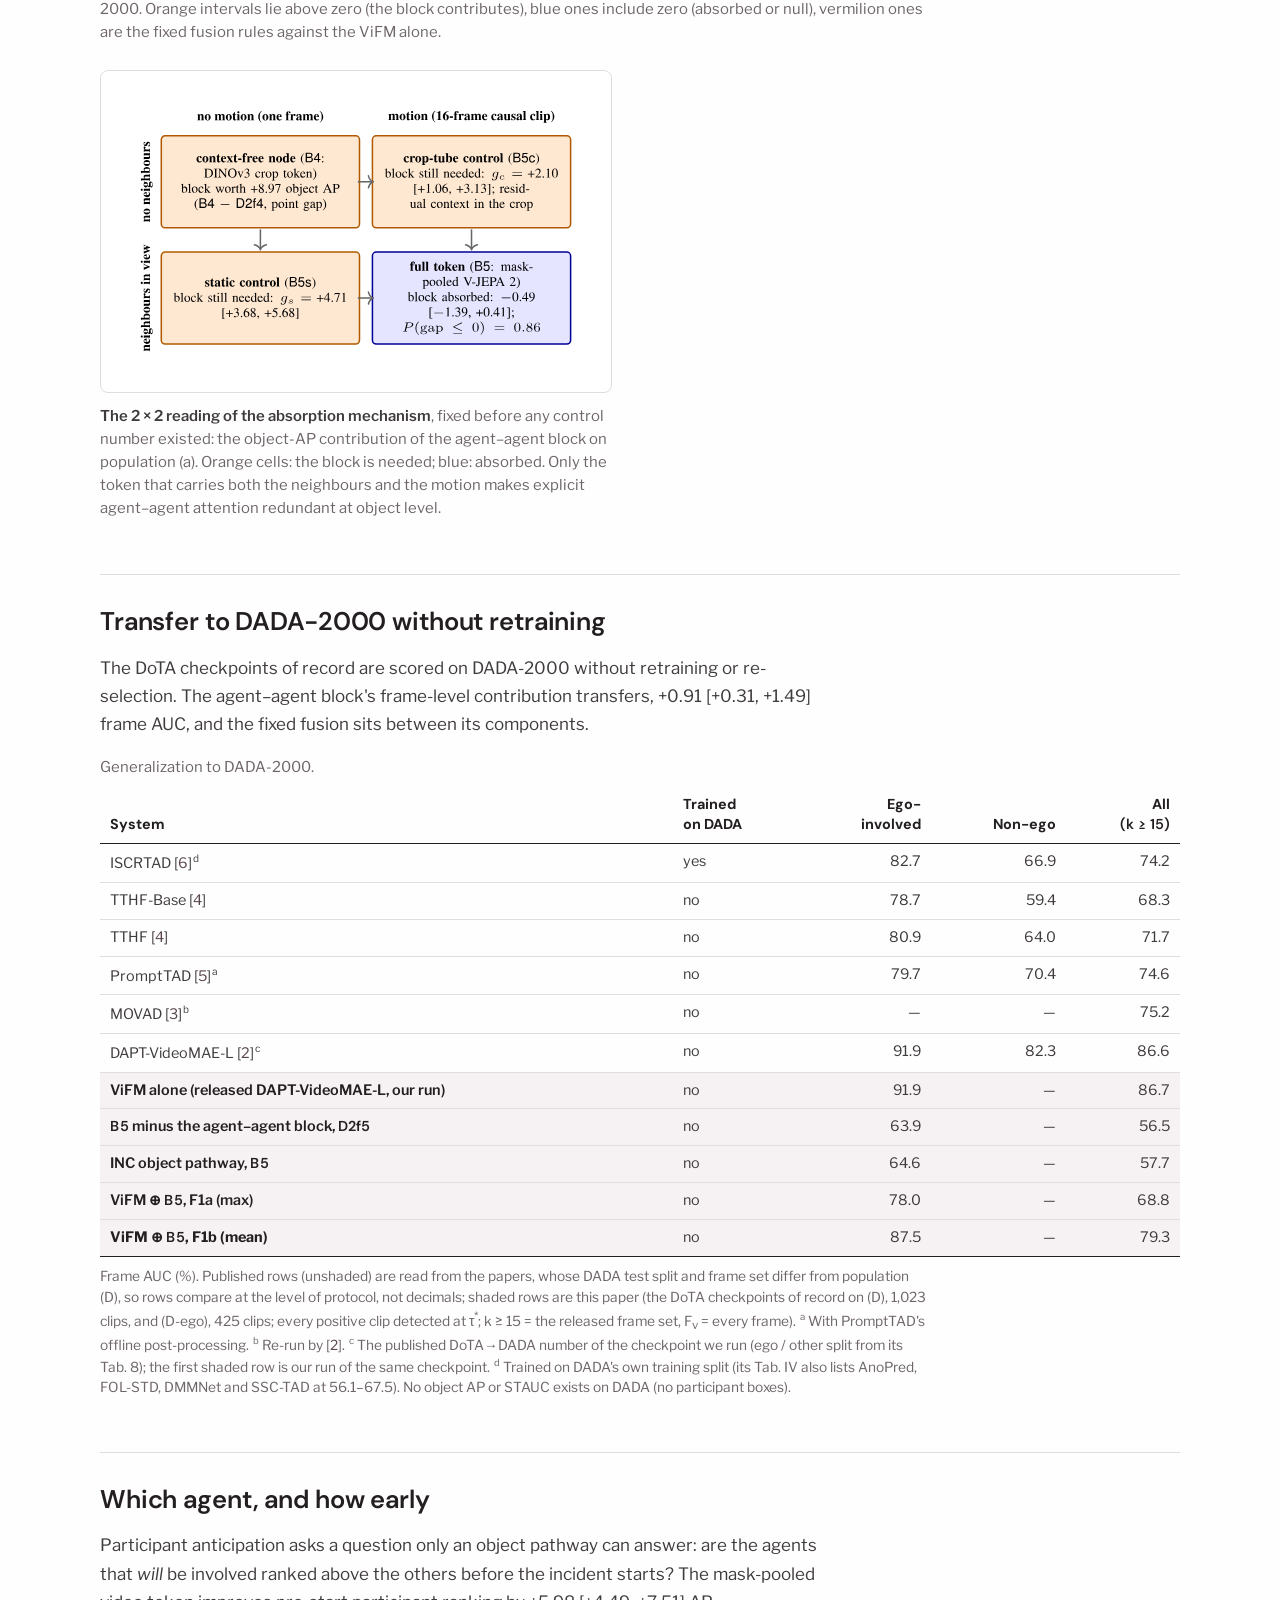
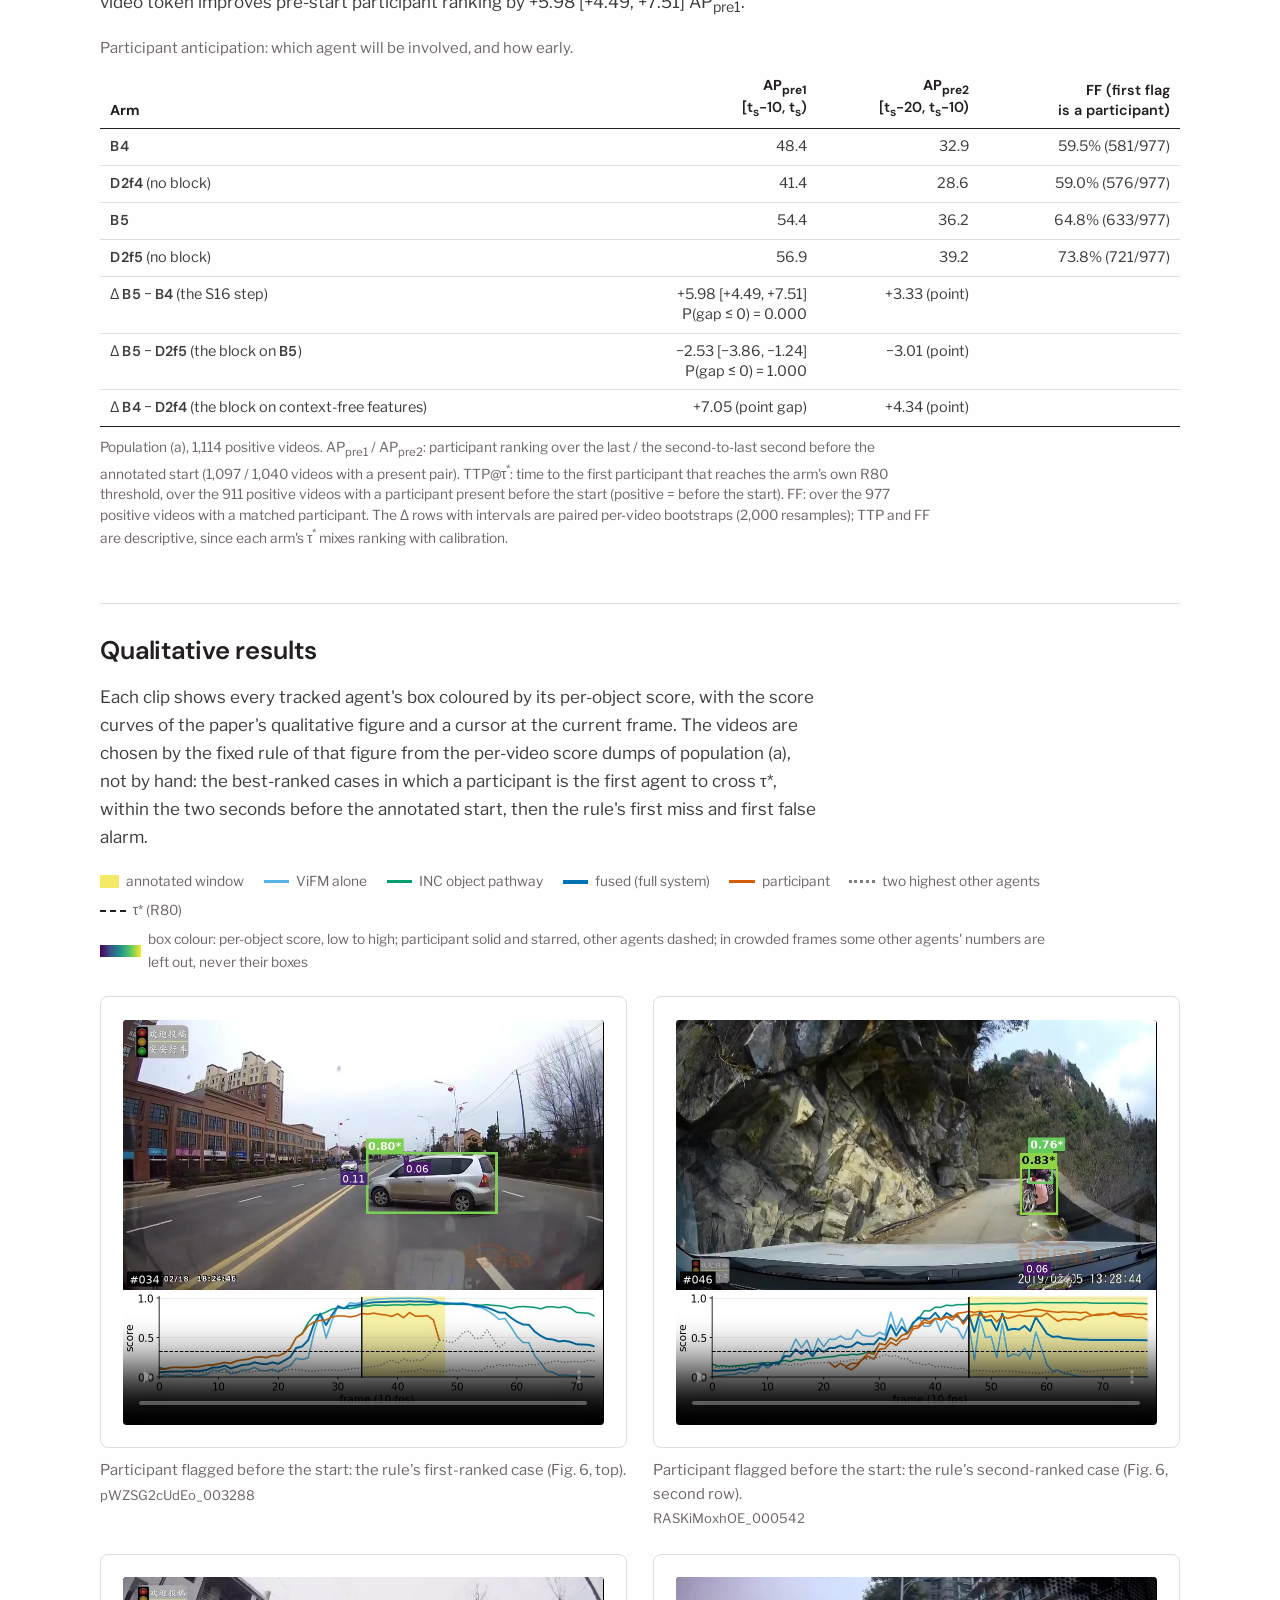
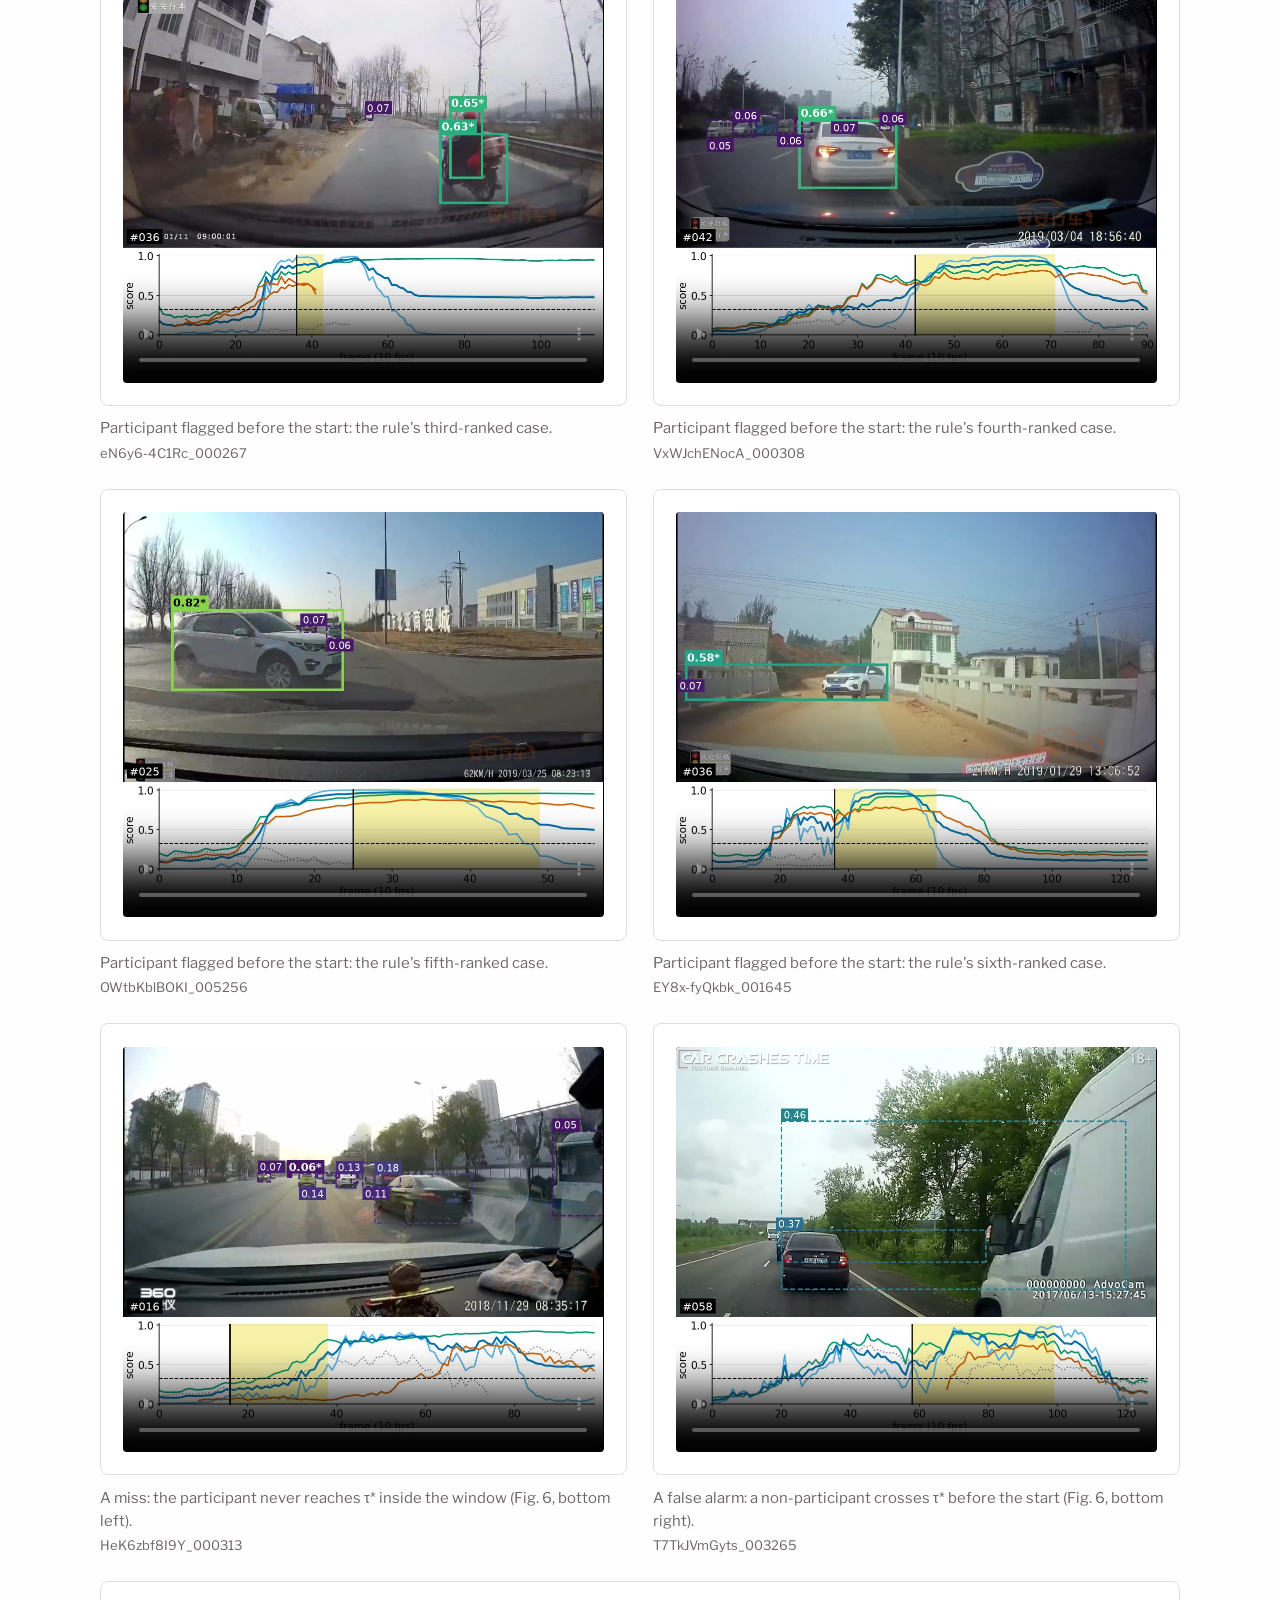
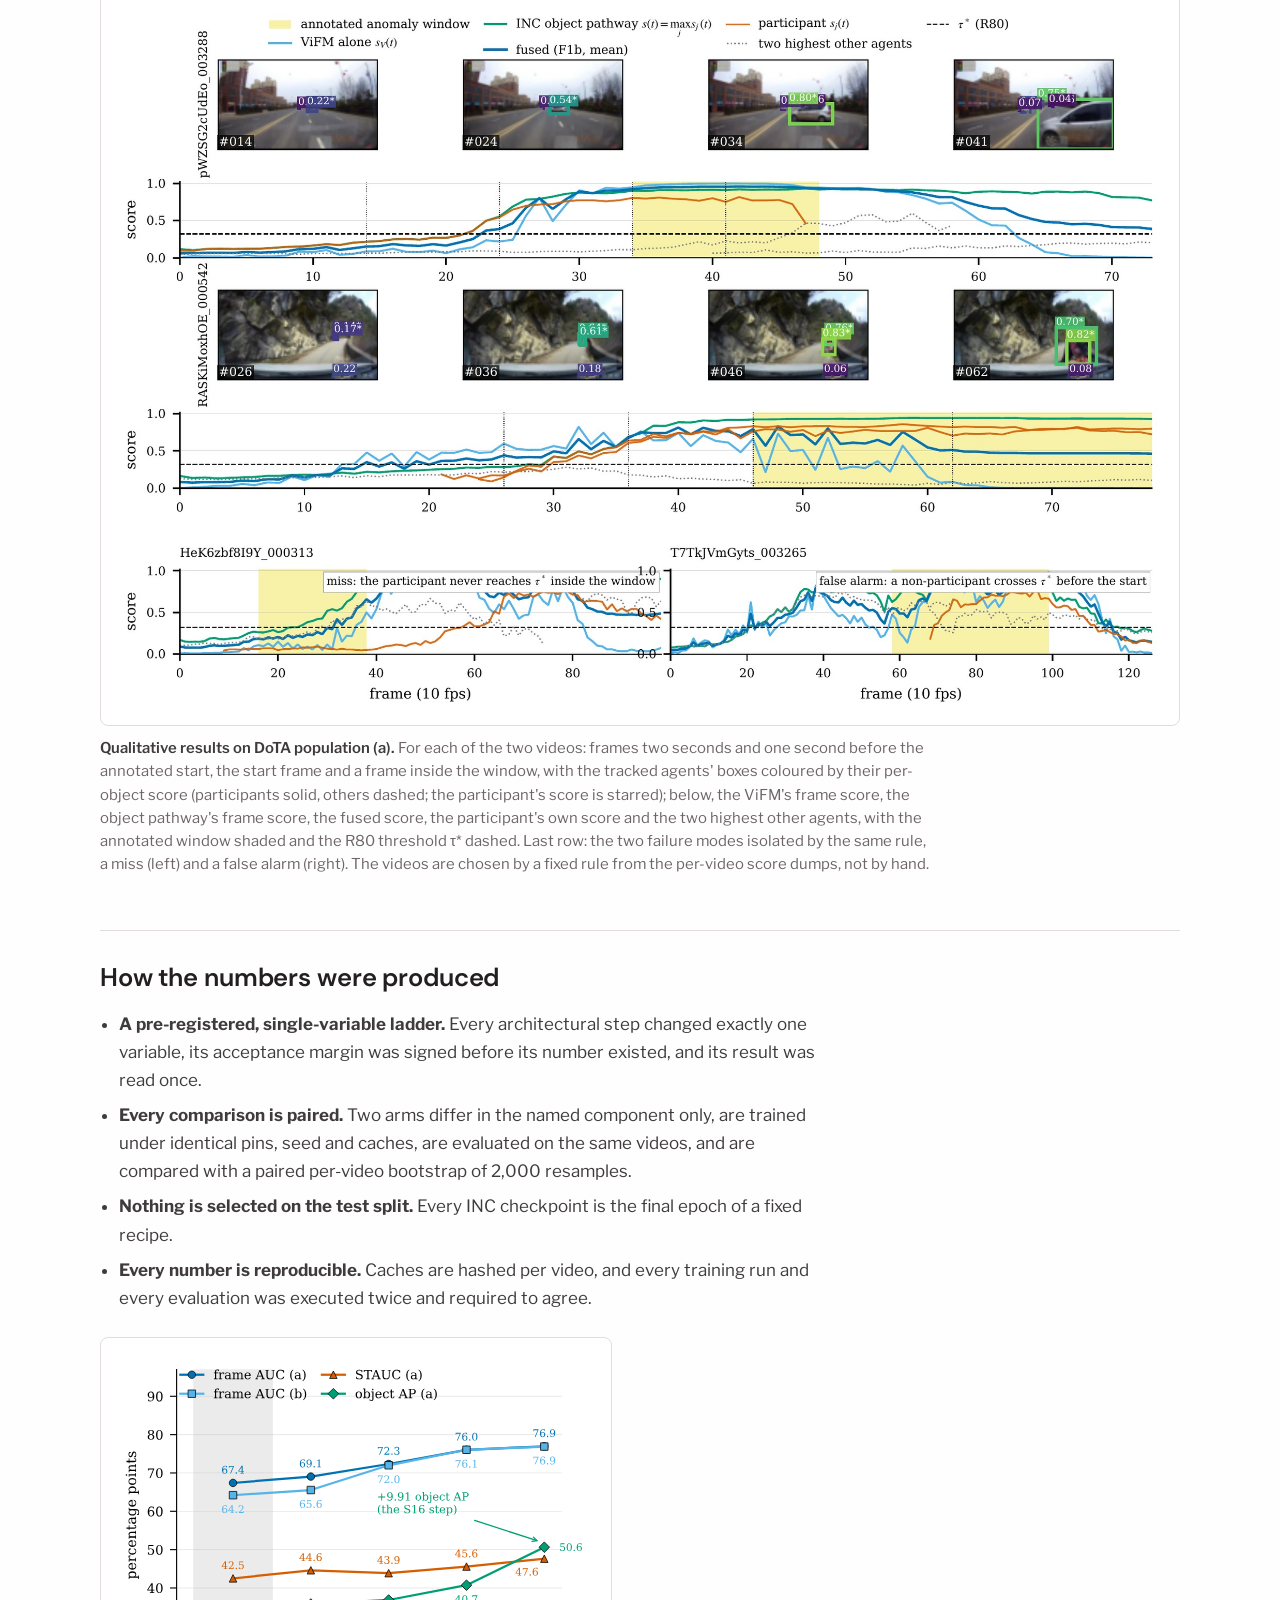
==== commit d8119d6a: "RIT project page: drop the follow-up line from the limitations" ====
--- a/static/RIT/index.html
+++ b/static/RIT/index.html
@@ -348,7 +348,6 @@
       79.9% on DADA-2000 fall back to the single patch under the mask centroid.</li>
       <li><strong>The frame pathway is not ours</strong>: the released ViFM was trained on every DoTA label and selected on
       the evaluation split, which is why it is fused at evaluation time with fixed rules.</li>
-      <li><strong>Image-plane geometry only</strong>: depth-lifted pair features are a registered follow-up.</li>
       <li><strong>Cost</strong>: grounding every agent costs about 43&nbsp;s per video.</li>
     </ul>
     <p><strong>Not claimed:</strong> a frame-AUC improvement over the ViFM on DoTA or DADA-2000; any object-level metric on
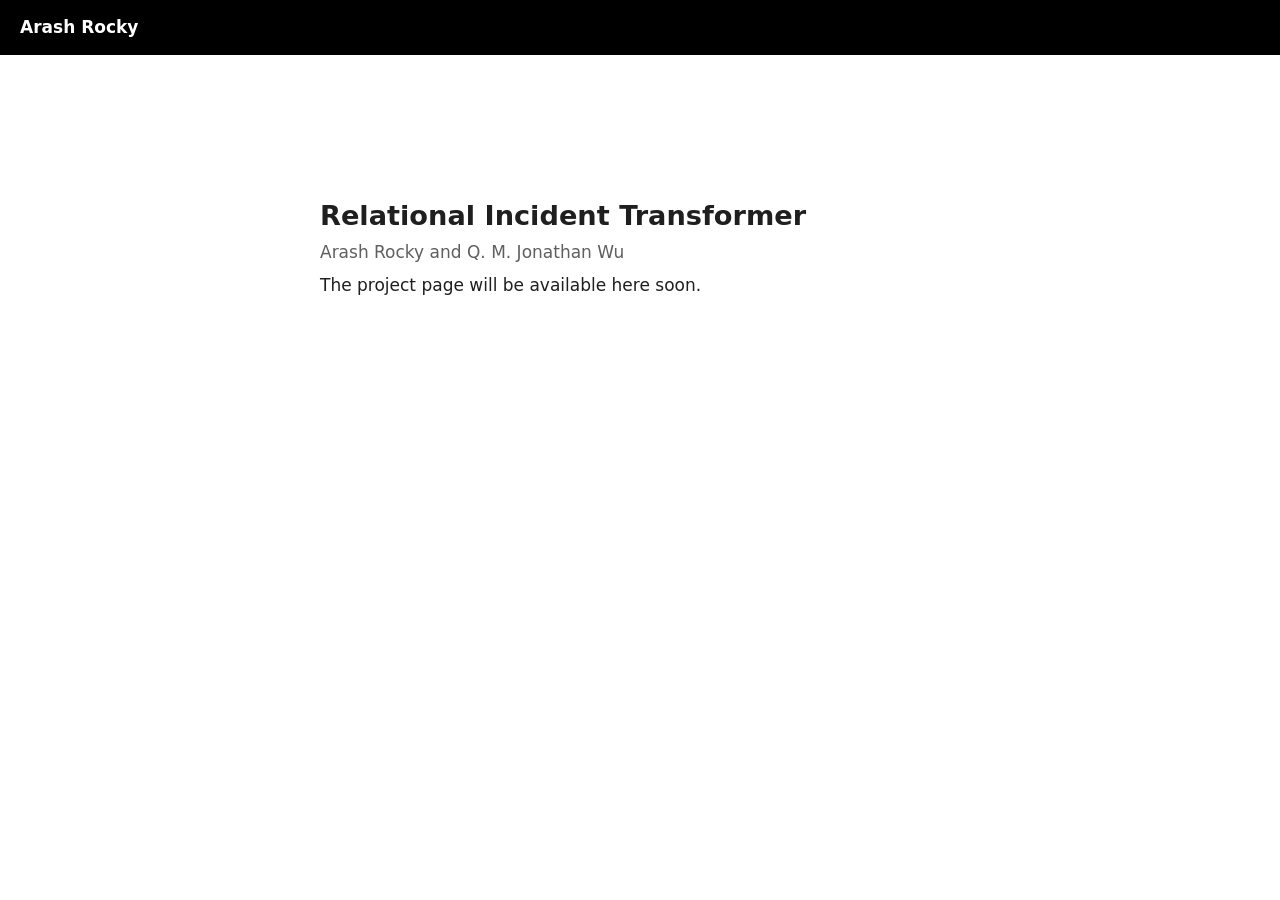
==== commit 695ac873: "Hide the RIT project page until the preprint is out (a placeholder stays at /RIT/)" ====
--- a/static/RIT/index.html
+++ b/static/RIT/index.html
@@ -3,421 +3,27 @@
 <head>
 <meta charset="utf-8">
 <meta name="viewport" content="width=device-width, initial-scale=1">
+<meta name="robots" content="noindex">
 <title>Relational Incident Transformer (RIT) | Arash Rocky</title>
-<meta name="description" content="Relational Incident Transformer: object-level traffic incident detection and anticipation on frozen foundation models. INC scores every tracked road agent at every frame of a dashcam video.">
-<meta name="author" content="Arash Rocky, Q. M. Jonathan Wu">
-<link rel="canonical" href="https://arashrocky.github.io/RIT/">
-<meta property="og:type" content="website">
-<meta property="og:url" content="https://arashrocky.github.io/RIT/">
-<meta property="og:title" content="Relational Incident Transformer (RIT)">
-<meta property="og:description" content="Object-level traffic incident detection and anticipation on frozen foundation models: a frame score says that something is wrong; INC says who.">
-<meta property="og:image" content="https://arashrocky.github.io/RIT/static/img/og.png">
-<meta name="twitter:card" content="summary_large_image">
-<link rel="icon" type="image/png" href="static/img/icon.png">
-<script>
-/* follow the host site's day/night choice (Hugo Blox stores it as wcTheme: 0 day, 1 night, 2 auto), else the system */
-(function () {
-  var dark = false;
-  try {
-    var s = window.localStorage.getItem("wcTheme");
-    dark = s === "1" || (s !== "0" && window.matchMedia("(prefers-color-scheme: dark)").matches);
-  } catch (e) {
-    dark = !!(window.matchMedia && window.matchMedia("(prefers-color-scheme: dark)").matches);
-  }
-  document.documentElement.setAttribute("data-theme", dark ? "dark" : "light");
-})();
-</script>
-<link rel="preconnect" href="https://fonts.googleapis.com">
-<link rel="preconnect" href="https://fonts.gstatic.com" crossorigin>
-<link rel="stylesheet" href="https://fonts.googleapis.com/css2?family=DM+Sans:opsz,wght@9..40,400;9..40,500;9..40,600&family=Libre+Franklin:ital,wght@0,400;0,600;1,400&family=Noto+Sans+Mono:wght@400&display=swap">
-<link rel="stylesheet" href="static/css/style.css">
+<style>
+  :root { color-scheme: light dark; --bg: #ffffff; --ink: #1f1f1f; --muted: #5f5f5f; --link: #5a464c; }
+  @media (prefers-color-scheme: dark) { :root { --bg: #15171a; --ink: #e8e8e8; --muted: #a6a6a6; --link: #d9c3ca; } }
+  body { margin: 0; background: var(--bg); color: var(--ink); font: 17px/1.6 system-ui, -apple-system, "Segoe UI", Roboto, sans-serif; }
+  header { background: #000; padding: 14px 20px; }
+  header a { color: #fff; font-weight: 600; text-decoration: none; }
+  main { max-width: 40rem; margin: 16vh auto 0; padding: 0 20px; }
+  h1 { font-size: 1.7rem; line-height: 1.25; margin: 0 0 0.35rem; }
+  p { margin: 0.35rem 0; }
+  .authors { color: var(--muted); }
+  a { color: var(--link); }
+</style>
 </head>
 <body>
-
-<header class="site-bar">
-  <div class="inner">
-    <a class="brand" href="/">Arash Rocky</a>
-    <nav aria-label="Site"><a href="/#publications">Publications</a></nav>
-  </div>
-</header>
-
+<header><a href="/">Arash Rocky</a></header>
 <main>
-
-<section class="hero" aria-labelledby="title">
-  <h1 id="title">Relational Incident Transformer</h1>
-  <p class="subtitle">Object-Level Traffic Incident Detection and Anticipation on Frozen Foundation Models</p>
-  <p class="authors"><a href="/">Arash Rocky</a> and Q.&nbsp;M.&nbsp;Jonathan Wu</p>
-  <p class="affil">Department of Electrical and Computer Engineering, University of Windsor, Canada</p>
-  <p class="status">Under review</p>
-  <ul class="links">
-    <li><span class="btn is-off" aria-disabled="true" title="The paper links here once the preprint is posted"><span>Paper</span></span></li>
-    <li><span class="btn is-off" aria-disabled="true" title="Posted soon"><span>arXiv</span></span></li>
-    <li><span class="btn is-off" aria-disabled="true" title="Released upon acceptance"><span>Code</span></span></li>
-    <li><a class="btn" href="#citation"><span>BibTeX</span></a></li>
-  </ul>
-  <p class="links-note">The paper and arXiv links go live when the preprint is posted. The code will be released here upon acceptance.</p>
-</section>
-
-<figure class="hero-clip">
-  <div class="plate"><video data-clip muted loop playsinline controls preload="metadata" width="960" height="810" poster="static/video/pWZSG2cUdEo_003288.jpg" aria-label="DoTA video pWZSG2cUdEo_003288: every tracked agent&#x27;s box coloured by its per-object score, with the score curves and a cursor at the current frame."><source src="static/video/pWZSG2cUdEo_003288.mp4" type="video/mp4"></video></div>
-  <figcaption><strong>INC on a DoTA validation video.</strong> Every tracked agent's box is coloured by its per-object score (participant solid and starred, other agents dashed); below, the frame-level scores and the participant's own score, with the annotated window shaded and the R80 threshold τ* dashed. Participant flagged before the start: the rule&#x27;s first-ranked case (Fig. 6, top). <span class="vid">pWZSG2cUdEo_003288</span></figcaption>
-</figure>
-
-<section class="lede column" aria-label="Summary">
-  <p class="tagline"><span>A frame score says that something is wrong.</span><span>INC says who.</span></p>
-  <p>A frame-level detector answers one question: <em>is something wrong now?</em> Three other questions decide whether a
-  detection is usable: <em>which</em> agent is involved, <em>where</em> it is, and <em>how early</em> it could have been
-  flagged. INC (incident detection and anticipation) makes the tracked road agent the unit of prediction. It scores every
-  agent at every frame of a dashcam video and derives the frame score from those per-object scores, so the object-level
-  average precision (AP) against the annotated participants, localization through the agents' masks, and an anticipation
-  reading that asks how early the <em>right</em> agent was flagged all become outputs of the same model.</p>
-</section>
-
-<figure class="mid">
-  <div class="plate"><a class="zoom" href="static/img/fig_paradigm.svg" title="Open the figure at full size"><img src="static/img/fig_paradigm.svg" width="637" height="236" alt="Frame-level detection gives one score per frame; INC gives a score per agent per frame, so it can say which agent, where, and how early." loading="lazy"></a></div>
-  <figcaption><strong>Frame-level versus object-level incident detection.</strong> (a) The DoTA leaderboard scores one number per frame and answers one question. (b) INC scores every tracked agent at every frame; the frame score is derived from the per-object scores, so the two paradigms are comparable at frame level while only the second reports who, where and how early.</figcaption>
-</figure>
-
-<section class="block" id="glance" aria-labelledby="glance-h">
-  <h2 id="glance-h">What the object pathway adds to a strong frame-level model</h2>
-  <p class="column">Fused with a released video foundation model (ViFM) by a rule fixed in advance, the object pathway keeps
-  that model's frame AUC within a point while adding per-object scores, localization and detection of every positive video.
-  Every encoder is frozen; the Relational Incident Transformer, about 1.8&nbsp;M parameters, is the only trained component.</p>
-  <div class="table-wrap"><table class="glance" id="tab-glance">
-<caption>DoTA validation split. Population (b) is the full split of 1,402 videos; object AP is defined on population (a), the 1,114 videos with an annotated participant.</caption>
-<thead><tr><th scope="col"><span class="visually-hidden">Metric</span></th><th scope="col" class="sys vifm n">ViFM alone</th><th scope="col" class="sys obj n">INC object pathway</th><th scope="col" class="sys fused n">ViFM ⊕ INC, the full system</th></tr></thead><tbody>
-<tr><th scope="row">Per-object scores</th><td class="n">no</td><td class="n">yes</td><td class="n">yes</td></tr>
-<tr><th scope="row">Object AP ↑<small>population (a)</small></th><td class="n">—</td><td class="n">50.6</td><td class="n">50.6</td></tr>
-<tr><th scope="row">Frame AUC ↑<small>population (b)</small></th><td class="n">90.0</td><td class="n">76.9</td><td class="n">89.0</td></tr>
-<tr><th scope="row">STAUC ↑<small>population (b)</small></th><td class="n">26.2<sup class="tn">a</sup></td><td class="n">50.7</td><td class="n">60.5</td></tr>
-<tr><th scope="row">Positive videos detected at τ*<small>population (b)</small></th><td class="n">1399/1402</td><td class="n">1402/1402</td><td class="n">1402/1402</td></tr>
-<tr><th scope="row">TTA@R80 (s) ↑<small>population (b)</small></th><td class="n">1.45</td><td class="n">1.51</td><td class="n">1.32</td></tr>
-</tbody></table></div>
-<div class="table-notes"><p><sup class="tn">a</sup> The ViFM has no spatial prediction; its STAUC is the uniform-map floor and is not comparable with the localizing rows.</p><p>The ViFM&#x27;s checkpoint was selected on this evaluation split by its authors (Sec. IV-B); its rows and the fused rows carry an optimistic selection bias of unknown size. INC re-selects nothing.</p></div>
-</section>
-
-<section class="block" id="abstract" aria-labelledby="abstract-h">
-  <h2 id="abstract-h">Abstract</h2>
-  <div class="column"><p>Frame-level detection of traffic anomalies in dashcam video is now led by video foundation models fine-tuned end to end, but a frame score cannot say <em>which</em> road agent is involved, <em>where</em> it is, or how early it could have been flagged. This paper introduces INC (incident detection and anticipation), an online, object-level pipeline built on frozen foundation models: the released SAM 3.1 segmentation tracker grounds every agent, frozen DINOv3 and V-JEPA 2 encoders describe each agent and the scene, and the <strong>Relational Incident Transformer (RIT)</strong> — a small factorized transformer of width 128 whose agent–agent attention is biased by pairwise image-plane geometry — scores every tracked agent at every frame; it is the only trained component (about 1.8 M parameters). Two design contributions carry the object pathway: a <em>mask-pooled video-foundation-model node token</em>, which lifts V-JEPA 2&#x27;s clip representation onto each agent through its segmentation mask (+9.91 object AP), and a fixed-rule fusion with a released frame-level model that keeps its frame AUC within a point (89.3 / 89.0 against 90.0 on DoTA) while adding per-object scores (object AP 50.6), localization (STAUC 57.8 / 60.5) and detection of every positive video. Under a pre-registered, single-variable protocol with paired per-video bootstrap intervals, we then ask what explicit agent–agent attention contributes: +8.97 object AP on context-free per-object features, absorbed (−0.49 [−1.39, +0.41]) once the node carries the mask-pooled video token, with two single-variable controls showing that only a token carrying both the neighbours and their motion makes the block redundant. The block&#x27;s frame-level contribution transfers to DADA-2000 without retraining (+0.91 [+0.31, +1.49]), and a new participant-anticipation reading shows the video token improving pre-start participant ranking by +5.98 AP. Every number of the paper is reproducible from ledgers of record, and nothing was selected on the test split.</p></div>
-</section>
-
-<section class="block" id="method" aria-labelledby="method-h">
-  <h2 id="method-h">Method</h2>
-  <p class="column">INC builds the object pathway on released models and trains only the incident model. Keeping every
-  encoder frozen isolates the incident model as the single trained variable, so every ablation compares two networks that
-  differ in one named component.</p>
-  <figure>
-    <div class="plate"><a class="zoom" href="static/img/fig_pipeline.svg" title="Open the figure at full size"><img src="static/img/fig_pipeline.svg" width="964" height="573" alt="The INC pipeline in three stages: SAM 3.1 tracking with cross-prompt deduplication; per-agent node tokens from image-plane kinematics, DINOv3 and a mask-pooled V-JEPA 2 token, plus pair geometry and a scene token; the Relational Incident Transformer and the fixed-rule fusion with a released ViFM." loading="lazy"></a></div>
-    <figcaption><strong>The INC pipeline.</strong> Dashed boxes are released components used unmodified; blue boxes are
-    this paper's; the Relational Incident Transformer is the only trained component.</figcaption>
-  </figure>
-  <ol class="stages column">
-    <li><strong>Ground and track every agent.</strong> The released SAM&nbsp;3.1 Object Multiplex tracker, used unmodified
-    behind a frozen output schema, grounds and tracks every agent with six single-prompt sessions per video (person, car,
-    truck, bus, motorcycle, bicycle). Cross-prompt duplicates are collapsed to one masklet per physical object.</li>
-    <li><strong>Describe each agent with frozen encoders.</strong> Each track becomes a per-frame node token: image-plane
-    kinematics, a frozen DINOv3 appearance token of its masked crop, and the mask-pooled V-JEPA&nbsp;2 video token. Every
-    co-visible pair carries a geometry vector and every frame a scene token.</li>
-    <li><strong>Score every agent at every frame.</strong> The Relational Incident Transformer, a four-block factorized
-    transformer of width 128, alternates causal temporal attention within each track with per-frame agent&ndash;agent
-    attention biased by the pair geometry, and emits a score per (agent, frame). The frame score is the maximum over the
-    agents and the scene token, and at evaluation time it is fused with a released, DoTA-fine-tuned ViFM by a rule fixed in
-    advance.</li>
-  </ol>
-
-  <div class="pair">
-    <figure>
-      <div class="plate"><a class="zoom" href="static/img/fig_maskpool.svg" title="Open the figure at full size"><img src="static/img/fig_maskpool.svg" width="454" height="410" alt="The mask-pooled video token: the last-tubelet V-JEPA 2 token grid over the frame, the tokens whose patch is at least half covered by the agent's mask are averaged, with the two single-variable controls static and crop-tube." loading="lazy"></a></div>
-      <figcaption><strong>The mask-pooled video token.</strong> V-JEPA&nbsp;2 encodes the causal clip once per frame; the
-      token of an agent is the mean of the last-tubelet output tokens whose patch is at least half covered by its mask, or
-      the centroid patch when none is. Because every output token attends over the whole clip, the pooled vector carries the
-      neighbours and their motion although only the agent's own pixels are pooled. It is the largest object-level step of
-      the pipeline, +9.91 [+8.86, +10.92] object AP.</figcaption>
-    </figure>
-    <figure>
-      <div class="plate"><a class="zoom" href="static/img/fig_rit.svg" title="Open the figure at full size"><img src="static/img/fig_rit.svg" width="638" height="387" alt="One block of the Relational Incident Transformer: causal temporal self-attention within each agent's track, agent-agent attention within each frame with a pair-geometry bias, and a feed-forward layer." loading="lazy"></a></div>
-      <figcaption><strong>One block of the Relational Incident Transformer.</strong> Causal temporal self-attention within
-      each agent's track, then agent&ndash;agent attention within each frame whose logits carry an additive bias computed
-      from the pair geometry, then a feed-forward layer. The ablated arm removes the agent&ndash;agent sub-layer and its edge
-      MLP and nothing else.</figcaption>
-    </figure>
-  </div>
-</section>
-
-<section class="block" id="results" aria-labelledby="results-h">
-  <h2 id="results-h">Results on DoTA</h2>
-  <p class="column">INC is the only system in the comparison that emits a per-object score, and its full system is the only
-  online row that combines a frame AUC within a point of the ViFM's with a STAUC above 60. We do not claim a frame-AUC
-  improvement over the ViFM.</p>
-  <div class="table-wrap"><table id="tab-literature">
-<caption>Comparison with prior work on DoTA and cross-dataset to DADA-2000.</caption>
-<thead><tr><th scope="col"><strong>Method</strong></th><th scope="col"><strong>Pub.</strong></th><th scope="col"><strong>Object</strong><br><strong>pathway</strong></th><th scope="col"><strong>Online</strong></th><th scope="col" class="n"><strong>DoTA</strong><br><strong>frame AUC</strong>↑</th><th scope="col" class="n"><strong>DoTA</strong><br><strong>STAUC</strong>↑</th><th scope="col"><strong>Per-object</strong><br><strong>scores</strong></th><th scope="col" class="n"><strong>DoTA</strong>→<strong>DADA</strong><br><strong>frame AUC</strong>↑</th></tr></thead>
-<tbody>
-<tr class="group-start"><th scope="row">FOL-Ensemble [<a class="cite" href="#ref-DoTA">1</a>]<sup class="tn">a</sup></th><td>TPAMI&#x27;23</td><td>boxes</td><td>yes</td><td class="n">73.0</td><td class="n">48.5</td><td>no</td><td class="n">—</td></tr>
-<tr><th scope="row">MAMTCF [<a class="cite" href="#ref-MAMTCF">12</a>]</th><td>arXiv&#x27;23</td><td>boxes</td><td>yes</td><td class="n">76.6</td><td class="n">—</td><td>no</td><td class="n">—</td></tr>
-<tr><th scope="row">STFE [<a class="cite" href="#ref-STFE">13</a>]</th><td>T-ITS&#x27;22</td><td>boxes</td><td>yes</td><td class="n">79.3</td><td class="n">—</td><td>no</td><td class="n">—</td></tr>
-<tr><th scope="row">CTFMN [<a class="cite" href="#ref-CTFMN">15</a>]</th><td>PRCV&#x27;24</td><td>no</td><td>yes</td><td class="n">78.5</td><td class="n">—</td><td>no</td><td class="n">—</td></tr>
-<tr><th scope="row">MOVAD [<a class="cite" href="#ref-MOVAD">3</a>]</th><td>ICASSP&#x27;24</td><td>no</td><td>yes</td><td class="n">82.2</td><td class="n">—</td><td>no</td><td class="n">75.2</td></tr>
-<tr><th scope="row">TMA-TAD [<a class="cite" href="#ref-TMATAD">14</a>]</th><td>ICIC&#x27;25</td><td>no</td><td>yes</td><td class="n">84.0</td><td class="n">—</td><td>no</td><td class="n">—</td></tr>
-<tr><th scope="row">TTHF [<a class="cite" href="#ref-TTHF">4</a>]</th><td>TCSVT&#x27;24</td><td>no</td><td>no<sup class="tn">b</sup></td><td class="n">84.7</td><td class="n">—</td><td>no</td><td class="n">71.7</td></tr>
-<tr><th scope="row">PromptTAD [<a class="cite" href="#ref-PromptTAD">5</a>]<sup class="tn">c</sup></th><td>RA-L&#x27;25</td><td>prompts</td><td>yes</td><td class="n">83.87</td><td class="n"><span class="rank rank-first"><strong>63.67</strong></span></td><td>no</td><td class="n">74.6</td></tr>
-<tr><th scope="row">ISCRTAD [<a class="cite" href="#ref-ISCRTAD">6</a>]<sup class="tn">d</sup></th><td>T-ITS&#x27;25</td><td>graphs</td><td>yes</td><td class="n"><span class="rank rank-third"><strong>86.2</strong></span></td><td class="n">—</td><td>no</td><td class="n">—</td></tr>
-<tr><th scope="row">DAPT-VideoMAE-L [<a class="cite" href="#ref-simpletad">2</a>]</th><td>ICCVW&#x27;25</td><td>no</td><td>yes</td><td class="n"><span class="rank rank-first"><strong>88.4</strong></span></td><td class="n">—</td><td>no</td><td class="n">86.6</td></tr>
-<tr><th scope="row">Dual-stream [<a class="cite" href="#ref-DualStreamICIP">8</a>]</th><td>ICIP&#x27;25</td><td>tracks</td><td>no<sup class="tn">e</sup></td><td class="n">92.3</td><td class="n">—</td><td>no</td><td class="n">—</td></tr>
-<tr class="group-start ours"><th scope="row">ViFM under INC&#x27;s protocol (released DAPT-VideoMAE-L, our run)</th><td>this paper</td><td>no</td><td>yes</td><td class="n">88.5 / 90.0</td><td class="n">26.2<sup class="tn">f</sup></td><td>no</td><td class="n">86.7</td></tr>
-<tr class="ours"><th scope="row"><strong>INC object pathway alone (<span class="arm">B5</span>, ours)</strong></th><td>this paper</td><td><strong>masks, tracks</strong></td><td>yes</td><td class="n">76.9</td><td class="n"><span class="rank rank-third"><strong>50.7</strong></span></td><td><strong>yes</strong> (AP 50.6)</td><td class="n">57.7</td></tr>
-<tr class="ours"><th scope="row"><strong>ViFM ⊕ INC <span class="arm">B5</span>, F1b (ours, full system)</strong></th><td>this paper</td><td><strong>masks, tracks</strong></td><td>yes</td><td class="n"><span class="rank rank-second"><strong>86.7 / 89.0</strong></span></td><td class="n"><span class="rank rank-second"><strong>60.5</strong></span></td><td><strong>yes</strong> (AP 50.6)</td><td class="n">79.3</td></tr>
-</tbody></table></div>
-<div class="table-notes"><p><span class="rank rank-first"><strong>First</strong></span>, <span class="rank rank-second"><strong>second</strong></span> and <span class="rank rank-third"><strong>third</strong></span> place among the online rows (frame AUC) and the localizing rows (STAUC); the ViFM reproduction row is not ranked. Published numbers as read from the papers (official DoTA validation split); our frame-AUC cells give the released frame set (t ≥ 15) / every frame of population (b), the DoTA→DADA column the released frame set of population (D). The released ViFM checkpoint was selected on the DoTA validation split by its authors, so its DoTA rows and the fused row carry an optimistic selection bias of unknown size. <sup class="tn">a</sup> The DoTA paper&#x27;s strongest baseline. <sup class="tn">b</sup> Its released evaluation applies median filtering and min–max normalization over the whole video; PromptTAD [<a class="cite" href="#ref-PromptTAD">5</a>] measures 79.43 without that step. <sup class="tn">c</sup> Online; 85.76 / 64.53 with the same post-processing; its relation-wise module is isolated at +0.19 / +0.55 (its Tab. II). <sup class="tn">d</sup> Its Tab. V: scene-only variant 81.5, graphs-only variant 76.4. <sup class="tn">e</sup> Detection classifies all frames of the video offline (its Sec. 2); not compared with the online rows. <sup class="tn">f</sup> Uniform-map floor (no spatial prediction).</p></div>
-  <h3>Main results</h3>
-  <div class="table-wrap"><table id="tab-main">
-<caption>The full system keeps the ViFM&#x27;s frame-level accuracy within a point while adding per-object scores, localization and detection of every positive video.</caption>
-<thead><tr><th scope="col"><strong>System</strong></th><th scope="col"><strong>Per-object</strong><br><strong>scores</strong></th><th scope="col"><strong>Pop.</strong></th><th scope="col" class="n"><strong>Frame</strong><br><strong>AUC</strong>↑</th><th scope="col" class="n"><strong>STAUC</strong>↑</th><th scope="col" class="n"><strong>Object</strong><br><strong>AP</strong>↑</th><th scope="col" class="n"><strong>TTA@R80</strong><br>(s)↑</th><th scope="col" class="n"><strong>Detected</strong><br><strong>at τ<sup>*</sup></strong></th></tr></thead>
-<tbody>
-<tr><th scope="row" rowspan="2">ViFM alone (released DAPT-VideoMAE-L, DoTA fine-tune) [<a class="cite" href="#ref-simpletad">2</a>]</th><td rowspan="2">no</td><td>(a)</td><td class="n">90.0</td><td class="n">20.7<sup class="tn">a</sup></td><td class="n">—</td><td class="n">1.44</td><td class="n">1111/1114</td></tr>
-<tr><td>(b)</td><td class="n">90.0</td><td class="n">26.2<sup class="tn">a</sup></td><td class="n">—</td><td class="n">1.45</td><td class="n">1399/1402</td></tr>
-<tr class="group-start ours"><th scope="row" rowspan="2">INC object pathway alone, <span class="arm">B5</span> (frozen encoders; mask-pooled V-JEPA 2 node token)</th><td rowspan="2">yes</td><td>(a)</td><td class="n">76.9</td><td class="n">47.6</td><td class="n">50.6</td><td class="n">1.47</td><td class="n">1114/1114</td></tr>
-<tr class="ours"><td>(b)</td><td class="n">76.9</td><td class="n">50.7</td><td class="n">—</td><td class="n">1.51</td><td class="n">1402/1402</td></tr>
-<tr class="group-start ours"><th scope="row" rowspan="2">ViFM ⊕ <span class="arm">B5</span>, F1a (max)</th><td rowspan="2">yes</td><td>(a)</td><td class="n">84.9</td><td class="n">55.3</td><td class="n">50.6</td><td class="n">1.36</td><td class="n">1114/1114</td></tr>
-<tr class="ours"><td>(b)</td><td class="n">84.9</td><td class="n">57.9</td><td class="n">—</td><td class="n">1.39</td><td class="n">1402/1402</td></tr>
-<tr class="ours"><th scope="row" rowspan="2"><strong>ViFM ⊕ <span class="arm">B5</span>, F1b (mean)</strong> — the full system</th><td rowspan="2">yes</td><td>(a)</td><td class="n">89.3</td><td class="n">57.8</td><td class="n">50.6</td><td class="n">1.32</td><td class="n">1114/1114</td></tr>
-<tr class="ours"><td>(b)</td><td class="n">89.0</td><td class="n">60.5</td><td class="n">—</td><td class="n">1.32</td><td class="n">1402/1402</td></tr>
-</tbody></table></div>
-<div class="table-notes"><p>Populations (a) / (b) as in Table I. Online, causal scoring at 10 fps; AUC, STAUC and AP in percentage points; object AP is defined on (a) only. “Frame AUC t ≥ 15” pools the frames of the released ViFM protocol (the 16-frame window holds 16 real frames); the first column scores every frame. The <span class="arm">B4</span> arm and its fusion rows are in the supplementary material (Tables S-I and S-II).</p><p><sup class="tn">a</sup> The ViFM has no spatial prediction; its STAUC is the uniform-map floor and is not comparable with the localizing rows.</p><p>The ViFM&#x27;s checkpoint was selected on this evaluation split by its authors (Sec. IV-B); its rows and the fused rows carry an optimistic selection bias of unknown size. INC re-selects nothing.</p></div>
-  <figure>
-    <div class="plate"><a class="zoom" href="static/img/fig_perclass.svg" title="Open the figure at full size"><img src="static/img/fig_perclass.svg" width="1022" height="353" alt="Per-category frame AUC and STAUC of the ViFM alone, the INC object pathway and the full system on the DoTA categories, ego involvement and lighting." loading="lazy"></a></div>
-    <figcaption><strong>Per category.</strong> Frame AUC (top) and STAUC (bottom) on DoTA population (a) for the ViFM
-    alone, the object pathway (<span class="arm">B5</span>) and the full system. The object pathway's localization gain is
-    largest on the non-ego videos, where the ViFM's uniform-map floor is lowest.</figcaption>
-  </figure>
-</section>
-
-<section class="block" id="ablation" aria-labelledby="ablation-h">
-  <h2 id="ablation-h">Does explicit agent&ndash;agent attention still matter?</h2>
-  <div class="column">
-    <p>It depends on what each agent already carries. Explicit agent&ndash;agent attention is worth +8.97 object AP when the
-    node feature is context-free, and it is absorbed, &minus;0.49 [&minus;1.39, +0.41], once the node carries the
-    mask-pooled video token. Its frame-level contribution persists in the object pathway alone, +1.35 [+0.88, +1.82] frame
-    AUC on population (a), and is not measurable once the ViFM frame pathway is fused in.</p>
-    <p>Two single-variable controls, fixed before any control number existed, change only the clip the token is pooled
-    from: <em>static</em> repeats the current frame (the neighbours, no motion) and <em>crop-tube</em> encodes the agent's
-    own box tube (motion, no neighbours). The block is needed again under both, so only a token carrying the neighbours
-    <em>in motion</em> makes it redundant.</p>
-  </div>
-  <div class="table-wrap"><table id="tab-ablation">
-<caption>The agent–agent attention block, ablated on two node-feature regimes (full − ablated).</caption>
-<thead><tr><th scope="col"><strong>Node-feature regime</strong></th><th scope="col"><strong>Full − ablated</strong></th><th scope="col" class="n"><strong>Object AP</strong><br>full / ablated</th><th scope="col" class="n">Δ <strong>Object AP</strong><br>[95% CI]</th><th scope="col" class="n">Δ <strong>Frame AUC (a)</strong><br>[95% CI]</th><th scope="col" class="n">Δ <strong>Frame AUC (b)</strong><br>[95% CI]</th></tr></thead>
-<tbody>
-<tr class="group-start"><th scope="row">context-free per-object appearance (DINOv3 token)</th><td><span class="arm">B4</span> − <span class="arm">D2f4</span></td><td class="n">40.7 / 31.8</td><td class="n">+8.97<br>(point gap)<sup class="tn">b</sup></td><td class="n">+1.60<br>[+1.12, +2.06]</td><td class="n">+1.35<br>[+0.94, +1.77]</td></tr>
-<tr><th scope="row">+ mask-pooled V-JEPA 2 clip token (S16)</th><td><span class="arm">B5</span> − <span class="arm">D2f5</span></td><td class="n">50.6 / 51.1</td><td class="n">−0.49<br>[−1.39, +0.41]</td><td class="n">+1.35<br>[+0.88, +1.82]</td><td class="n">+1.05<br>[+0.62, +1.45]</td></tr>
-<tr class="group-start"><th scope="row">as <span class="arm">B5</span>, fused with the ViFM (max rule)</th><td><span class="arm">B5</span>-F1a −<br><span class="arm">D2f5</span>-F1a</td><td class="n">= <span class="arm">B5</span> /<br><span class="arm">D2f5</span><sup class="tn">c</sup></td><td class="n">0<sup class="tn">c</sup></td><td class="n">+0.11<br>[−0.18, +0.41]</td><td class="n">+0.04<br>[−0.21, +0.29]</td></tr>
-<tr><th scope="row">as <span class="arm">B5</span>, fused with the ViFM (mean rule)</th><td><span class="arm">B5</span>-F1b −<br><span class="arm">D2f5</span>-F1b</td><td class="n">= <span class="arm">B5</span> /<br><span class="arm">D2f5</span><sup class="tn">c</sup></td><td class="n">0<sup class="tn">c</sup></td><td class="n">+0.01<br>[−0.19, +0.19]</td><td class="n">−0.05<br>[−0.22, +0.12]</td></tr>
-</tbody></table></div>
-<div class="table-notes"><p>The ablated arm removes the agent–agent attention sub-layer and its edge MLP and nothing else (Sec. III-D); both arms of every row are trained under identical pins, seed and caches. Intervals are 95% percentile intervals of a paired per-video bootstrap (2,000 resamples). Object AP on population (a); the fused rows replace the frame score only.</p><p><sup class="tn">b</sup> The object-AP gap of the first row predates the paired object-AP bootstrap of the protocol and is reported as a point gap.</p><p><sup class="tn">c</sup> By construction: fusion changes the frame score only, so a fused arm&#x27;s object AP equals its object pathway&#x27;s (asserted by the evaluator).</p></div>
-  <figure>
-    <div class="plate"><a class="zoom" href="static/img/fig_forest.svg" title="Open the figure at full size"><img src="static/img/fig_forest.svg" width="1022" height="504" alt="Forest plot of every pre-registered paired read of the paper, object-level reads on top and frame-level reads below, with 95 percent bootstrap intervals." loading="lazy"></a></div>
-    <figcaption><strong>Every pre-registered paired read of the paper</strong>: point estimate and 95% percentile interval of a
-    paired per-video bootstrap, 2,000 resamples. Top: object-level reads on population (a); bottom: frame-level reads on DoTA
-    and DADA-2000. Orange intervals lie above zero (the block contributes), blue ones include zero (absorbed or null),
-    vermilion ones are the fixed fusion rules against the ViFM alone.</figcaption>
-  </figure>
-  <figure class="narrow">
-    <div class="plate"><a class="zoom" href="static/img/fig_mechanism.svg" title="Open the figure at full size"><img src="static/img/fig_mechanism.svg" width="486" height="289" alt="Two by two reading of the absorption mechanism: the block is needed without neighbours or without motion, and absorbed only by the full mask-pooled clip token." loading="lazy"></a></div>
-    <figcaption><strong>The 2&nbsp;&times;&nbsp;2 reading of the absorption mechanism</strong>, fixed before any control
-    number existed: the object-AP contribution of the agent&ndash;agent block on population (a). Orange cells: the block is
-    needed; blue: absorbed. Only the token that carries both the neighbours and the motion makes explicit agent&ndash;agent
-    attention redundant at object level.</figcaption>
-  </figure>
-</section>
-
-<section class="block" id="dada" aria-labelledby="dada-h">
-  <h2 id="dada-h">Transfer to DADA-2000 without retraining</h2>
-  <p class="column">The DoTA checkpoints of record are scored on DADA-2000 without retraining or re-selection. The
-  agent&ndash;agent block's frame-level contribution transfers, +0.91 [+0.31, +1.49] frame AUC, and the fixed fusion sits
-  between its components.</p>
-  <div class="table-wrap"><table id="tab-dada">
-<caption>Generalization to DADA-2000.</caption>
-<thead><tr><th scope="col"><strong>System</strong></th><th scope="col"><strong>Trained</strong><br><strong>on DADA</strong></th><th scope="col" class="n"><strong>Ego-</strong><br><strong>involved</strong></th><th scope="col" class="n"><strong>Non-ego</strong></th><th scope="col" class="n"><strong>All</strong><br>(k ≥ 15)</th></tr></thead>
-<tbody>
-<tr class="group-start"><th scope="row">ISCRTAD [<a class="cite" href="#ref-ISCRTAD">6</a>]<sup class="tn">d</sup></th><td>yes</td><td class="n">82.7</td><td class="n">66.9</td><td class="n">74.2</td></tr>
-<tr class="group-start"><th scope="row">TTHF-Base [<a class="cite" href="#ref-TTHF">4</a>]</th><td>no</td><td class="n">78.7</td><td class="n">59.4</td><td class="n">68.3</td></tr>
-<tr><th scope="row">TTHF [<a class="cite" href="#ref-TTHF">4</a>]</th><td>no</td><td class="n">80.9</td><td class="n">64.0</td><td class="n">71.7</td></tr>
-<tr><th scope="row">PromptTAD [<a class="cite" href="#ref-PromptTAD">5</a>]<sup class="tn">a</sup></th><td>no</td><td class="n">79.7</td><td class="n">70.4</td><td class="n">74.6</td></tr>
-<tr><th scope="row">MOVAD [<a class="cite" href="#ref-MOVAD">3</a>]<sup class="tn">b</sup></th><td>no</td><td class="n">—</td><td class="n">—</td><td class="n">75.2</td></tr>
-<tr><th scope="row">DAPT-VideoMAE-L [<a class="cite" href="#ref-simpletad">2</a>]<sup class="tn">c</sup></th><td>no</td><td class="n">91.9</td><td class="n">82.3</td><td class="n">86.6</td></tr>
-<tr class="group-start ours"><th scope="row">ViFM alone (released DAPT-VideoMAE-L, our run)</th><td>no</td><td class="n">91.9</td><td class="n">—</td><td class="n">86.7</td></tr>
-<tr class="ours"><th scope="row"><span class="arm">B5</span> minus the agent–agent block, <span class="arm">D2f5</span></th><td>no</td><td class="n">63.9</td><td class="n">—</td><td class="n">56.5</td></tr>
-<tr class="ours"><th scope="row">INC object pathway, <span class="arm">B5</span></th><td>no</td><td class="n">64.6</td><td class="n">—</td><td class="n">57.7</td></tr>
-<tr class="ours"><th scope="row">ViFM ⊕ <span class="arm">B5</span>, F1a (max)</th><td>no</td><td class="n">78.0</td><td class="n">—</td><td class="n">68.8</td></tr>
-<tr class="ours"><th scope="row"><strong>ViFM ⊕ <span class="arm">B5</span>, F1b (mean)</strong></th><td>no</td><td class="n">87.5</td><td class="n">—</td><td class="n">79.3</td></tr>
-</tbody></table></div>
-<div class="table-notes"><p>Frame AUC (%). Published rows (unshaded) are read from the papers, whose DADA test split and frame set differ from population (D), so rows compare at the level of protocol, not decimals; shaded rows are this paper (the DoTA checkpoints of record on (D), 1,023 clips, and (D-ego), 425 clips; every positive clip detected at τ<sup>*</sup>; k ≥ 15 = the released frame set, F<sub>v</sub> = every frame). <sup class="tn">a</sup> With PromptTAD&#x27;s offline post-processing. <sup class="tn">b</sup> Re-run by [<a class="cite" href="#ref-simpletad">2</a>]. <sup class="tn">c</sup> The published DoTA→DADA number of the checkpoint we run (ego / other split from its Tab. 8); the first shaded row is our run of the same checkpoint. <sup class="tn">d</sup> Trained on DADA&#x27;s own training split (its Tab. IV also lists AnoPred, FOL-STD, DMMNet and SSC-TAD at 56.1–67.5). No object AP or STAUC exists on DADA (no participant boxes).</p></div>
-</section>
-
-<section class="block" id="anticipation" aria-labelledby="anticipation-h">
-  <h2 id="anticipation-h">Which agent, and how early</h2>
-  <p class="column">Participant anticipation asks a question only an object pathway can answer: are the agents that
-  <em>will</em> be involved ranked above the others before the incident starts? The mask-pooled video token improves
-  pre-start participant ranking by +5.98 [+4.49, +7.51] AP<sub>pre1</sub>.</p>
-  <div class="table-wrap"><table id="tab-anticipation">
-<caption>Participant anticipation: which agent will be involved, and how early.</caption>
-<thead><tr><th scope="col"><strong>Arm</strong></th><th scope="col" class="n"><strong>AP<sub>pre1</sub></strong><br>[t<sub>s</sub>−10, t<sub>s</sub>)</th><th scope="col" class="n"><strong>AP<sub>pre2</sub></strong><br>[t<sub>s</sub>−20, t<sub>s</sub>−10)</th><th scope="col" class="n"><strong>FF</strong> (first flag<br>is a participant)</th></tr></thead>
-<tbody>
-<tr class="group-start"><th scope="row"><span class="arm">B4</span></th><td class="n">48.4</td><td class="n">32.9</td><td class="n">59.5% (581/977)</td></tr>
-<tr><th scope="row"><span class="arm">D2f4</span> (no block)</th><td class="n">41.4</td><td class="n">28.6</td><td class="n">59.0% (576/977)</td></tr>
-<tr><th scope="row"><span class="arm">B5</span></th><td class="n">54.4</td><td class="n">36.2</td><td class="n">64.8% (633/977)</td></tr>
-<tr><th scope="row"><span class="arm">D2f5</span> (no block)</th><td class="n">56.9</td><td class="n">39.2</td><td class="n">73.8% (721/977)</td></tr>
-<tr class="group-start"><th scope="row">Δ <span class="arm">B5</span> − <span class="arm">B4</span> (the S16 step)</th><td class="n">+5.98 [+4.49, +7.51]<br>P(gap ≤ 0) = 0.000</td><td class="n">+3.33 (point)</td><td class="n"></td></tr>
-<tr><th scope="row">Δ <span class="arm">B5</span> − <span class="arm">D2f5</span> (the block on <span class="arm">B5</span>)</th><td class="n">−2.53 [−3.86, −1.24]<br>P(gap ≤ 0) = 1.000</td><td class="n">−3.01 (point)</td><td class="n"></td></tr>
-<tr><th scope="row">Δ <span class="arm">B4</span> − <span class="arm">D2f4</span> (the block on context-free features)</th><td class="n">+7.05 (point gap)</td><td class="n">+4.34 (point)</td><td class="n"></td></tr>
-</tbody></table></div>
-<div class="table-notes"><p>Population (a), 1,114 positive videos. AP<sub>pre1</sub> / AP<sub>pre2</sub>: participant ranking over the last / the second-to-last second before the annotated start (1,097 / 1,040 videos with a present pair). TTP@τ<sup>*</sup>: time to the first participant that reaches the arm&#x27;s own R80 threshold, over the 911 positive videos with a participant present before the start (positive = before the start). FF: over the 977 positive videos with a matched participant. The Δ rows with intervals are paired per-video bootstraps (2,000 resamples); TTP and FF are descriptive, since each arm&#x27;s τ<sup>*</sup> mixes ranking with calibration.</p></div>
-</section>
-
-<section class="block" id="qualitative" aria-labelledby="qualitative-h">
-  <h2 id="qualitative-h">Qualitative results</h2>
-  <p class="column">Each clip shows every tracked agent's box coloured by its per-object score, with the score curves of the paper's qualitative figure and a cursor at the current frame. The videos are chosen by the fixed rule of that figure from the per-video score dumps of population (a), not by hand: the best-ranked cases in which a participant is the first agent to cross τ*, within the two seconds before the annotated start, then the rule's first miss and first false alarm.</p>
-<ul class="clip-legend" aria-label="How to read the clips"><li><span class="key swatch window" aria-hidden="true"></span>annotated window</li><li><span class="key line vifm" aria-hidden="true"></span>ViFM alone</li><li><span class="key line obj" aria-hidden="true"></span>INC object pathway</li><li><span class="key line fused" aria-hidden="true"></span>fused (full system)</li><li><span class="key line part" aria-hidden="true"></span>participant</li><li><span class="key line other" aria-hidden="true"></span>two highest other agents</li><li><span class="key line tau" aria-hidden="true"></span>τ* (R80)</li><li><span class="key viridis" aria-hidden="true"></span>box colour: per-object score, low to high; participant solid and starred, other agents dashed; in crowded frames some other agents' numbers are left out, never their boxes</li></ul>
-<div class="clips">
-<figure>
-  <div class="plate"><video data-clip muted loop playsinline controls preload="metadata" width="960" height="810" poster="static/video/pWZSG2cUdEo_003288.jpg" aria-label="DoTA video pWZSG2cUdEo_003288: every tracked agent&#x27;s box coloured by its per-object score, with the score curves and a cursor at the current frame."><source src="static/video/pWZSG2cUdEo_003288.mp4" type="video/mp4"></video></div>
-  <figcaption>Participant flagged before the start: the rule&#x27;s first-ranked case (Fig. 6, top). <span class="vid">pWZSG2cUdEo_003288</span></figcaption>
-</figure>
-<figure>
-  <div class="plate"><video data-clip muted loop playsinline controls preload="metadata" width="960" height="810" poster="static/video/RASKiMoxhOE_000542.jpg" aria-label="DoTA video RASKiMoxhOE_000542: every tracked agent&#x27;s box coloured by its per-object score, with the score curves and a cursor at the current frame."><source src="static/video/RASKiMoxhOE_000542.mp4" type="video/mp4"></video></div>
-  <figcaption>Participant flagged before the start: the rule&#x27;s second-ranked case (Fig. 6, second row). <span class="vid">RASKiMoxhOE_000542</span></figcaption>
-</figure>
-<figure>
-  <div class="plate"><video data-clip muted loop playsinline controls preload="metadata" width="960" height="810" poster="static/video/eN6y6-4C1Rc_000267.jpg" aria-label="DoTA video eN6y6-4C1Rc_000267: every tracked agent&#x27;s box coloured by its per-object score, with the score curves and a cursor at the current frame."><source src="static/video/eN6y6-4C1Rc_000267.mp4" type="video/mp4"></video></div>
-  <figcaption>Participant flagged before the start: the rule&#x27;s third-ranked case. <span class="vid">eN6y6-4C1Rc_000267</span></figcaption>
-</figure>
-<figure>
-  <div class="plate"><video data-clip muted loop playsinline controls preload="metadata" width="960" height="810" poster="static/video/VxWJchENocA_000308.jpg" aria-label="DoTA video VxWJchENocA_000308: every tracked agent&#x27;s box coloured by its per-object score, with the score curves and a cursor at the current frame."><source src="static/video/VxWJchENocA_000308.mp4" type="video/mp4"></video></div>
-  <figcaption>Participant flagged before the start: the rule&#x27;s fourth-ranked case. <span class="vid">VxWJchENocA_000308</span></figcaption>
-</figure>
-<figure>
-  <div class="plate"><video data-clip muted loop playsinline controls preload="metadata" width="960" height="810" poster="static/video/OWtbKblBOKI_005256.jpg" aria-label="DoTA video OWtbKblBOKI_005256: every tracked agent&#x27;s box coloured by its per-object score, with the score curves and a cursor at the current frame."><source src="static/video/OWtbKblBOKI_005256.mp4" type="video/mp4"></video></div>
-  <figcaption>Participant flagged before the start: the rule&#x27;s fifth-ranked case. <span class="vid">OWtbKblBOKI_005256</span></figcaption>
-</figure>
-<figure>
-  <div class="plate"><video data-clip muted loop playsinline controls preload="metadata" width="960" height="810" poster="static/video/EY8x-fyQkbk_001645.jpg" aria-label="DoTA video EY8x-fyQkbk_001645: every tracked agent&#x27;s box coloured by its per-object score, with the score curves and a cursor at the current frame."><source src="static/video/EY8x-fyQkbk_001645.mp4" type="video/mp4"></video></div>
-  <figcaption>Participant flagged before the start: the rule&#x27;s sixth-ranked case. <span class="vid">EY8x-fyQkbk_001645</span></figcaption>
-</figure>
-<figure>
-  <div class="plate"><video data-clip muted loop playsinline controls preload="metadata" width="960" height="810" poster="static/video/HeK6zbf8I9Y_000313.jpg" aria-label="DoTA video HeK6zbf8I9Y_000313: every tracked agent&#x27;s box coloured by its per-object score, with the score curves and a cursor at the current frame."><source src="static/video/HeK6zbf8I9Y_000313.mp4" type="video/mp4"></video></div>
-  <figcaption>A miss: the participant never reaches τ* inside the window (Fig. 6, bottom left). <span class="vid">HeK6zbf8I9Y_000313</span></figcaption>
-</figure>
-<figure>
-  <div class="plate"><video data-clip muted loop playsinline controls preload="metadata" width="960" height="810" poster="static/video/T7TkJVmGyts_003265.jpg" aria-label="DoTA video T7TkJVmGyts_003265: every tracked agent&#x27;s box coloured by its per-object score, with the score curves and a cursor at the current frame."><source src="static/video/T7TkJVmGyts_003265.mp4" type="video/mp4"></video></div>
-  <figcaption>A false alarm: a non-participant crosses τ* before the start (Fig. 6, bottom right). <span class="vid">T7TkJVmGyts_003265</span></figcaption>
-</figure>
-</div>
-<figure>
-  <div class="plate"><a class="zoom" href="static/img/fig_qualitative.jpg" title="Open the figure at full size"><img src="static/img/fig_qualitative.jpg" width="1000" height="676" alt="Two DoTA videos with per-agent boxes coloured by score and their score curves, and a miss and a false alarm." loading="lazy"></a></div>
-  <figcaption><strong>Qualitative results on DoTA population (a).</strong> For each of the two videos: frames two seconds and one second before the annotated start, the start frame and a frame inside the window, with the tracked agents' boxes coloured by their per-object score (participants solid, others dashed; the participant's score is starred); below, the ViFM's frame score, the object pathway's frame score, the fused score, the participant's own score and the two highest other agents, with the annotated window shaded and the R80 threshold τ* dashed. Last row: the two failure modes isolated by the same rule, a miss (left) and a false alarm (right). The videos are chosen by a fixed rule from the per-video score dumps, not by hand.</figcaption>
-</figure>
-</section>
-
-<section class="block" id="protocol" aria-labelledby="protocol-h">
-  <h2 id="protocol-h">How the numbers were produced</h2>
-  <ul class="plain column">
-    <li><strong>A pre-registered, single-variable ladder.</strong> Every architectural step changed exactly one variable,
-    its acceptance margin was signed before its number existed, and its result was read once.</li>
-    <li><strong>Every comparison is paired.</strong> Two arms differ in the named component only, are trained under
-    identical pins, seed and caches, are evaluated on the same videos, and are compared with a paired per-video bootstrap of
-    2,000 resamples.</li>
-    <li><strong>Nothing is selected on the test split.</strong> Every INC checkpoint is the final epoch of a fixed
-    recipe.</li>
-    <li><strong>Every number is reproducible.</strong> Caches are hashed per video, and every training run and every
-    evaluation was executed twice and required to agree.</li>
-  </ul>
-  <figure class="narrow">
-    <div class="plate"><a class="zoom" href="static/img/fig_ladder.svg" title="Open the figure at full size"><img src="static/img/fig_ladder.svg" width="497" height="367" alt="The object pathway across the improvement ladder, from the first arm to the arm of record, on the frame AUC and STAUC of both populations." loading="lazy"></a></div>
-    <figcaption><strong>The object pathway across the pre-registered ladder</strong>: frame AUC on populations (a) and
-    (b), STAUC and object AP from the first arm to the arm of record, <span class="arm">B5</span>. Each step changes one
-    variable; the mask-pooled video node token (<span class="arm">B4</span> &rarr; <span class="arm">B5</span>) is the
-    largest object-level step.</figcaption>
-  </figure>
-</section>
-
-<section class="block" id="scope" aria-labelledby="scope-h">
-  <h2 id="scope-h">Limitations and what is not claimed</h2>
-  <div class="column">
-    <ul class="plain">
-      <li><strong>The pooling grid is coarse for the median dashcam agent</strong>: 70.9% of the valid node rows on DoTA and
-      79.9% on DADA-2000 fall back to the single patch under the mask centroid.</li>
-      <li><strong>The frame pathway is not ours</strong>: the released ViFM was trained on every DoTA label and selected on
-      the evaluation split, which is why it is fused at evaluation time with fixed rules.</li>
-      <li><strong>Cost</strong>: grounding every agent costs about 43&nbsp;s per video.</li>
-    </ul>
-    <p><strong>Not claimed:</strong> a frame-AUC improvement over the ViFM on DoTA or DADA-2000; any object-level metric on
-    DADA-2000, which has no participant boxes; real-time operation; a decomposition of the mechanism finer than the
-    pre-registered 2&nbsp;&times;&nbsp;2 reading; participant anticipation beyond the paired AP<sub>pre1</sub> reads.</p>
-  </div>
-</section>
-
-<section class="block" id="resources" aria-labelledby="resources-h">
-  <h2 id="resources-h">Code and data</h2>
-  <div class="column">
-    <p>The code will be released on this page upon acceptance.</p>
-    <p>Datasets: DoTA <a class="cite" href="#ref-DoTA">[1]</a> for training and evaluation, and DADA-2000 <a class="cite" href="#ref-DADA2000">[16]</a> for the cross-dataset
-    test. Released models used unmodified: SAM&nbsp;3.1 <a class="cite" href="#ref-SAM3">[9]</a>, DINOv3 <a class="cite" href="#ref-DINOv3">[10]</a>, V-JEPA&nbsp;2
-    <a class="cite" href="#ref-VJEPA2">[11]</a> and the DoTA fine-tune of DAPT-VideoMAE-L <a class="cite" href="#ref-simpletad">[2]</a>.</p>
-  </div>
-</section>
-
-<section class="block" id="citation" aria-labelledby="citation-h">
-  <h2 id="citation-h">Citation</h2>
-  <div class="bib column">
-    <div class="bib-bar"><button class="btn" id="copy-bib" type="button"><span>Copy BibTeX</span></button></div>
-    <pre id="bibtex">@misc{rocky2026rit,
-  title  = {Relational Incident Transformer: Object-Level Traffic Incident Detection and Anticipation on Frozen Foundation Models},
-  author = {Rocky, Arash and Wu, Q. M. Jonathan},
-  year   = {2026},
-  note   = {Under review}
-}</pre>
-  </div>
-</section>
-
-<section class="block" id="references" aria-labelledby="references-h">
-  <h2 id="references-h">References</h2>
-  <p class="column" style="font-size:0.9rem;color:var(--muted)">Works cited in the tables and text of this page, numbered as
-  in the paper.</p>
-  <ol class="refs column">
-    <li id="ref-DoTA"><span class="num">[1]</span><span>Y. Yao, X. Wang, M. Xu, Z. Pu, Y. Wang, E. Atkins, and D. J. Crandall, “DoTA: Unsupervised detection of traffic anomaly in driving videos,” <em> IEEE Transactions on Pattern Analysis and Machine Intelligence</em>, vol. 45, no. 1, pp. 444–459, 2023.</span></li>
-    <li id="ref-simpletad"><span class="num">[2]</span><span>S. Orlova, T. Kerssies, B. B. Englert, and G. Dubbelman, “Simplifying traffic anomaly detection with video foundation models,” in <em>IEEE/CVF International Conference on Computer Vision Workshops (ICCVW)</em>, 2025.</span></li>
-    <li id="ref-MOVAD"><span class="num">[3]</span><span>L. Rossi, V. Bernuzzi, T. Fontanini, M. Bertozzi, and A. Prati, “Memory-augmented online video anomaly detection,” in <em>IEEE International Conference on Acoustics, Speech and Signal Processing (ICASSP)</em>, pp. 6590–6594, 2024.</span></li>
-    <li id="ref-TTHF"><span class="num">[4]</span><span>R. Liang, Y. Li, J. Zhou, and X. Li, “Text-driven traffic anomaly detection with temporal high-frequency modeling in driving videos,” <em>IEEE Transactions on Circuits and Systems for Video Technology</em>, vol. 34, pp. 8684–8697, Sept. 2024.</span></li>
-    <li id="ref-PromptTAD"><span class="num">[5]</span><span>H. Qiu, X. Yang, and X. Gong, “PromptTAD: Object-prompt enhanced traffic anomaly detection,” <em>IEEE Robotics and Automation Letters</em>, vol. 10, pp. 7174–7181, July 2025.</span></li>
-    <li id="ref-ISCRTAD"><span class="num">[6]</span><span>R. Liang, Y. Li, Z. Wu, and X. Li, “An interaction-scene collaborative representation framework for detecting traffic anomalies in driving videos,” <em>IEEE Transactions on Intelligent Transportation Systems</em>, 2025. early access.</span></li>
-    <li id="ref-DualStreamICIP"><span class="num">[8]</span><span>Z. Li, S. Yamazaki, and J. Liu, “Dual-stream spatio-temporal accident anticipation and detection,” in <em>IEEE International Conference on Image Processing (ICIP)</em>, pp. 2630–2635, 2025.</span></li>
-    <li id="ref-SAM3"><span class="num">[9]</span><span>N. Carion, L. Gustafson, Y.-T. Hu, <em>et al.</em>, “Sam 3: Segment anything with concepts,” in <em>International Conference on Learning Representations (ICLR)</em>, 2026.</span></li>
-    <li id="ref-DINOv3"><span class="num">[10]</span><span>O. Siméoni, H. V. Vo, M. Seitzer, <em>et al.</em>, “DINOv3.” arXiv:2508.10104, 2025.</span></li>
-    <li id="ref-VJEPA2"><span class="num">[11]</span><span>M. Assran, A. Bardes, D. Fan, <em>et al.</em>, “V-JEPA 2: Self-supervised video models enable understanding, prediction and planning.” arXiv:2506.09985, 2025.</span></li>
-    <li id="ref-MAMTCF"><span class="num">[12]</span><span>R. Liang, Y. Li, Y. Yi, J. Zhou, and X. Li, “A memory-augmented multi-task collaborative framework for unsupervised traffic accident detection in driving videos.” arXiv:2307.14575, 2023.</span></li>
-    <li id="ref-STFE"><span class="num">[13]</span><span>Z. Zhou, X. Dong, Z. Li, K. Yu, C. Ding, and Y. Yang, “Spatio-temporal feature encoding for traffic accident detection in VANET environment,” <em>IEEE Transactions on Intelligent Transportation Systems</em>, vol. 23, pp. 19772–19781, Oct. 2022.</span></li>
-    <li id="ref-TMATAD"><span class="num">[14]</span><span>S. Cai, Y. Tang, and Z. Deng, “Two-stream memory-augmented networks for traffic accident detection in driving videos,” in <em>International Conference on Intelligent Computing (ICIC), LNCS 15857</em>, pp. 226–238, Springer, 2025.</span></li>
-    <li id="ref-CTFMN"><span class="num">[15]</span><span>Y. Zhang and H. Li, “Cross-temporal fusion memory network for traffic accident detection,” in <em>Pattern Recognition and Computer Vision (PRCV 2024), LNCS 15040</em>, pp. 387–401, Springer, 2025.</span></li>
-    <li id="ref-DADA2000"><span class="num">[16]</span><span>J. Fang, D. Yan, J. Qiao, J. Xue, H. Wang, and S. Li, “DADA-2000: Can driving accident be predicted by driver attention? Analyzed by a benchmark,” in <em>IEEE Intelligent Transportation Systems Conference (ITSC)</em>, pp. 4303–4309, 2019.</span></li>
-  </ol>
-</section>
-
-<section class="block" id="acknowledgements" aria-labelledby="ack-h">
-  <h2 id="ack-h">Acknowledgements</h2>
-  <p class="column">This work was partially supported by TrustCAV, a CREATE program of the Natural Sciences and Engineering
-  Research Council of Canada. We gratefully acknowledge the computational resources provided by the Digital Research
-  Alliance of Canada.</p>
-</section>
-
+  <h1>Relational Incident Transformer</h1>
+  <p class="authors">Arash Rocky and Q.&nbsp;M.&nbsp;Jonathan Wu</p>
+  <p>The project page will be available here soon.</p>
 </main>
-
-<footer>
-  <div class="inner">
-    <p>&copy; 2026 Arash Rocky and Q.&nbsp;M.&nbsp;Jonathan Wu.</p>
-    <p>Every number on this page is read from the paper's own tables and text.</p>
-  </div>
-</footer>
-
-<script src="static/js/page.js" defer></script>
 </body>
 </html>
